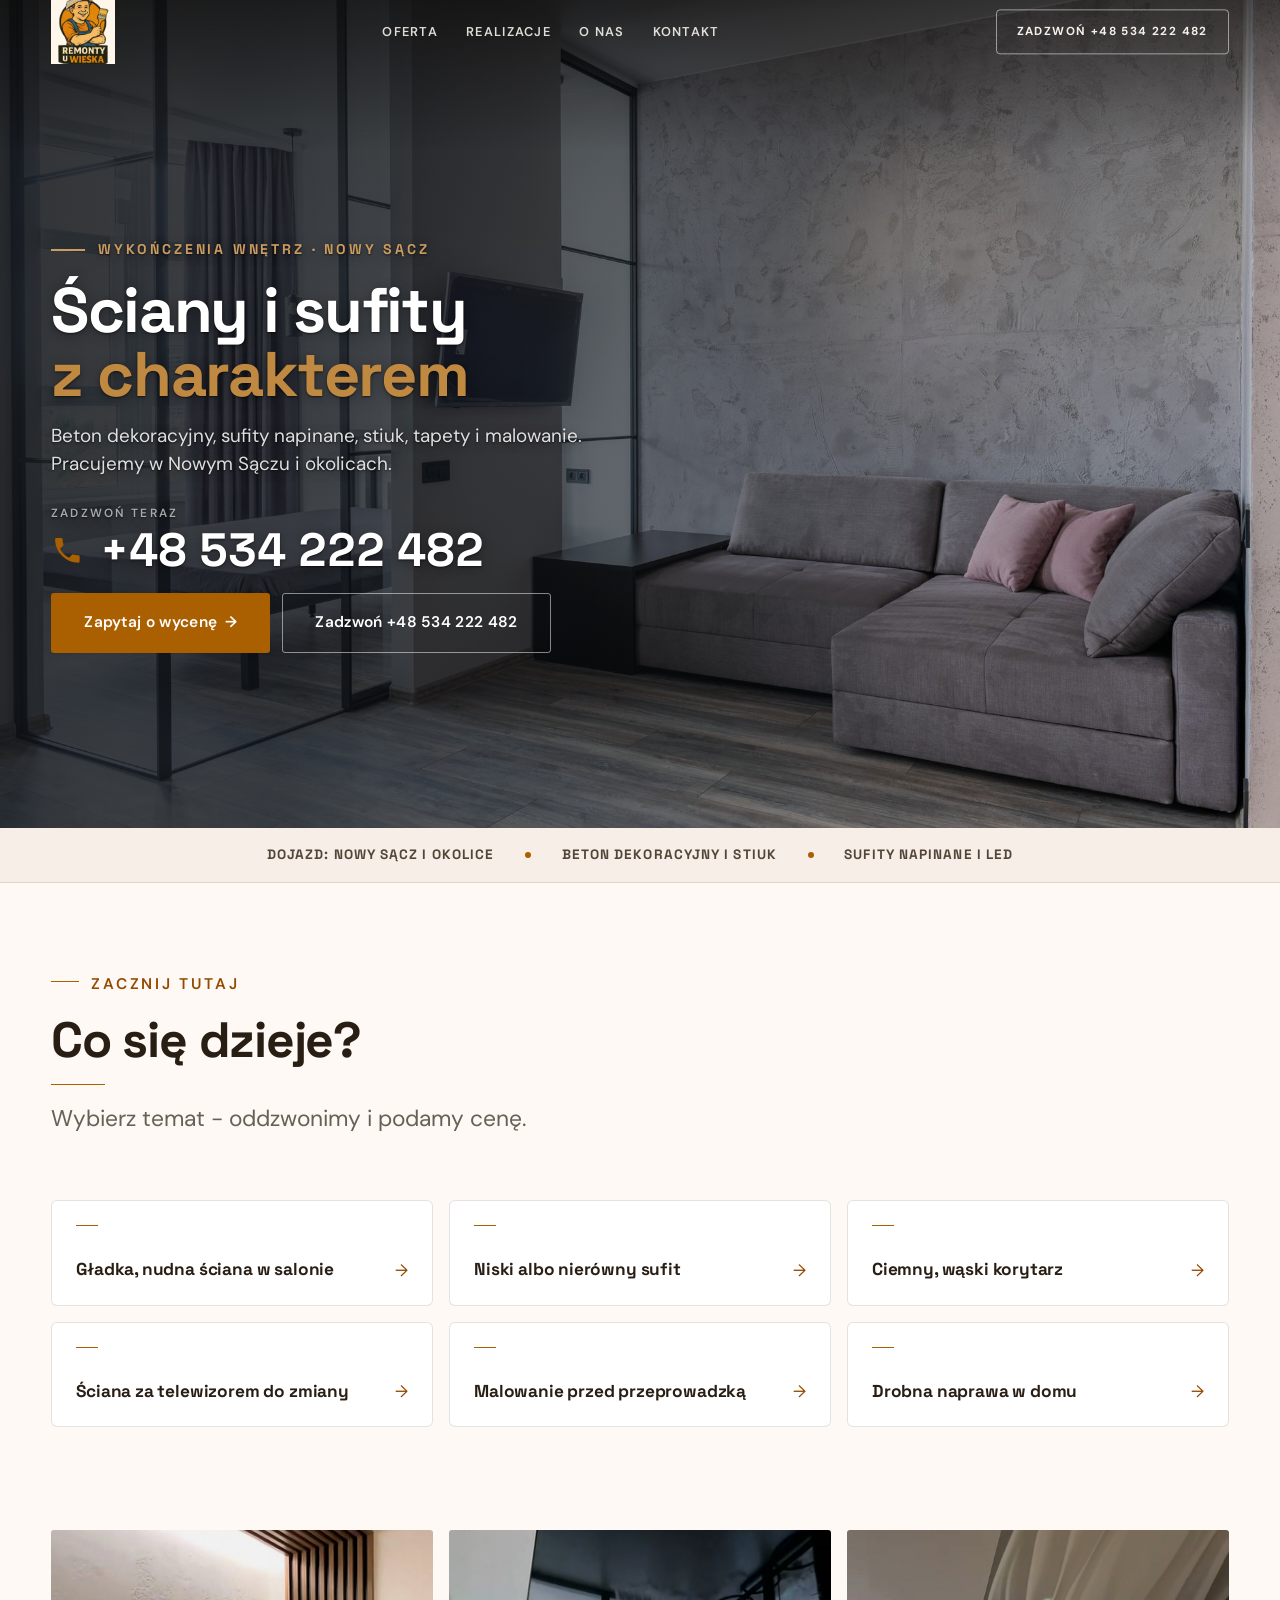
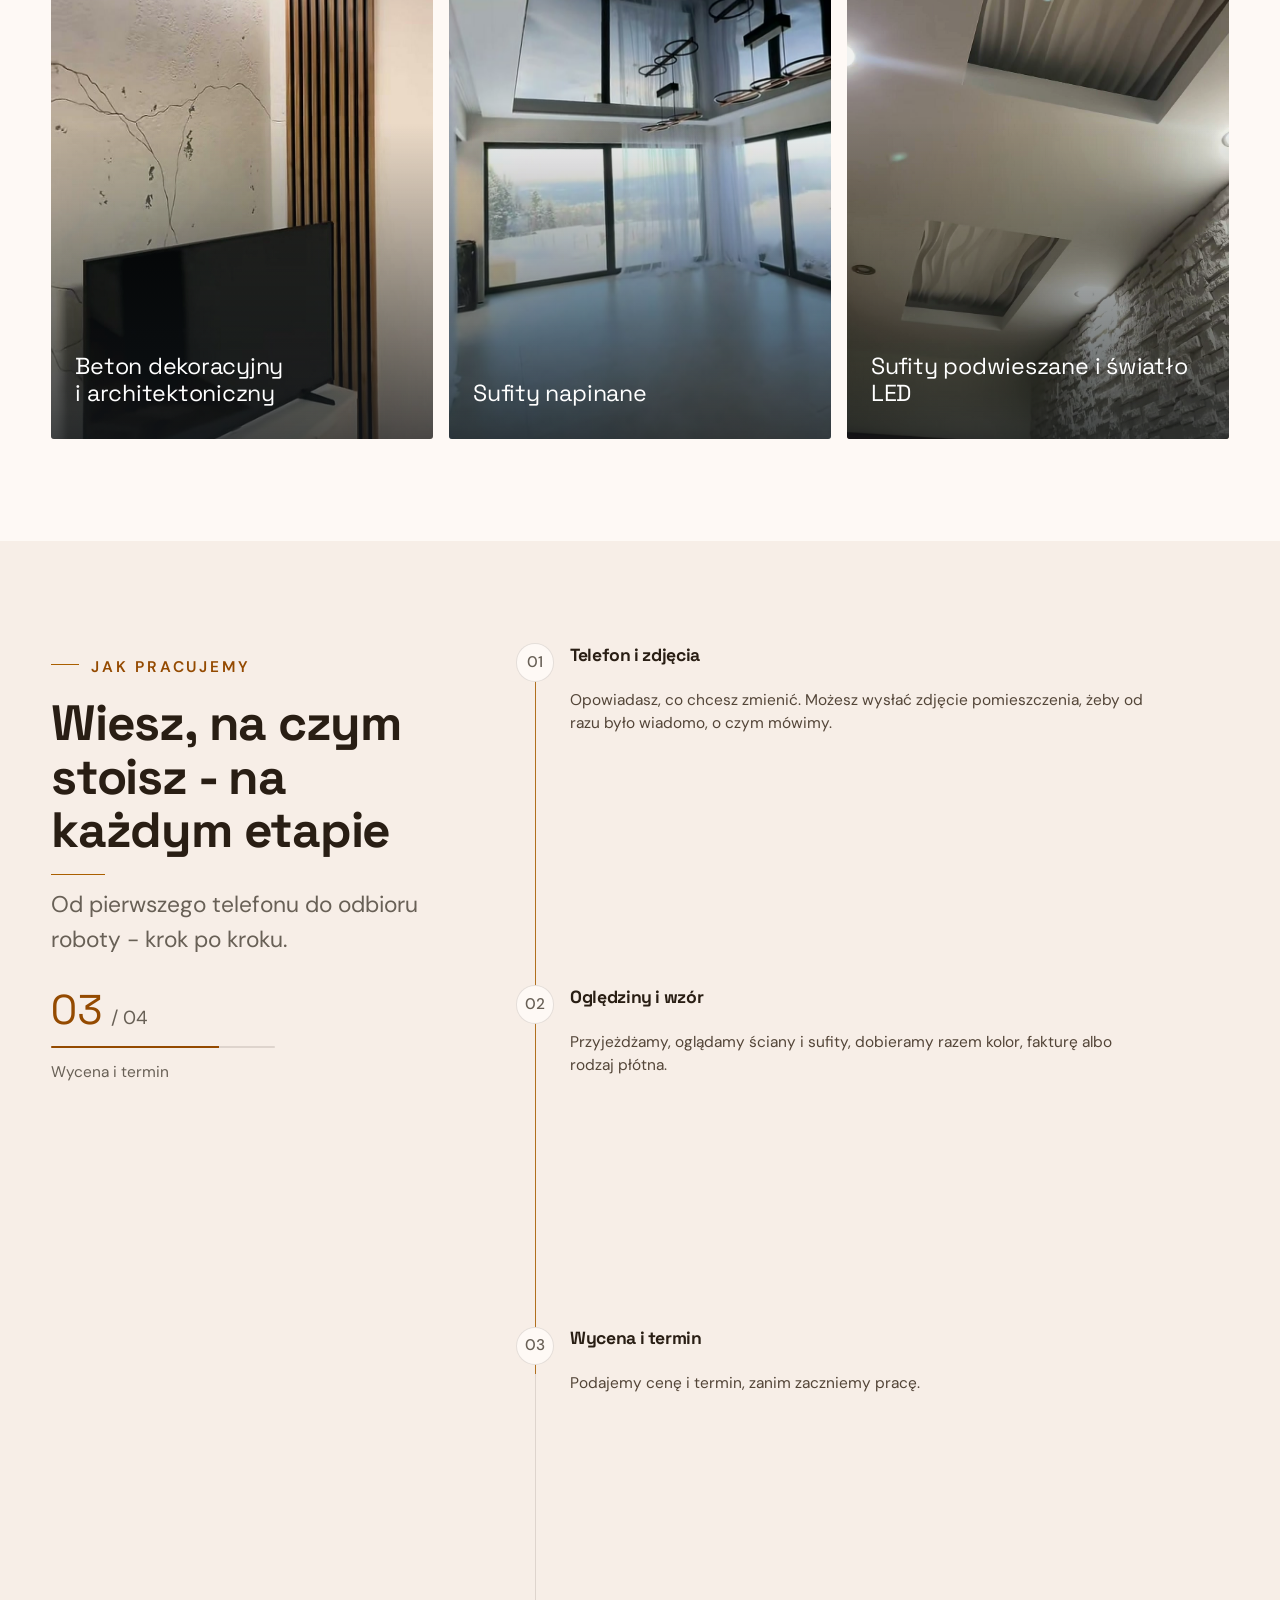
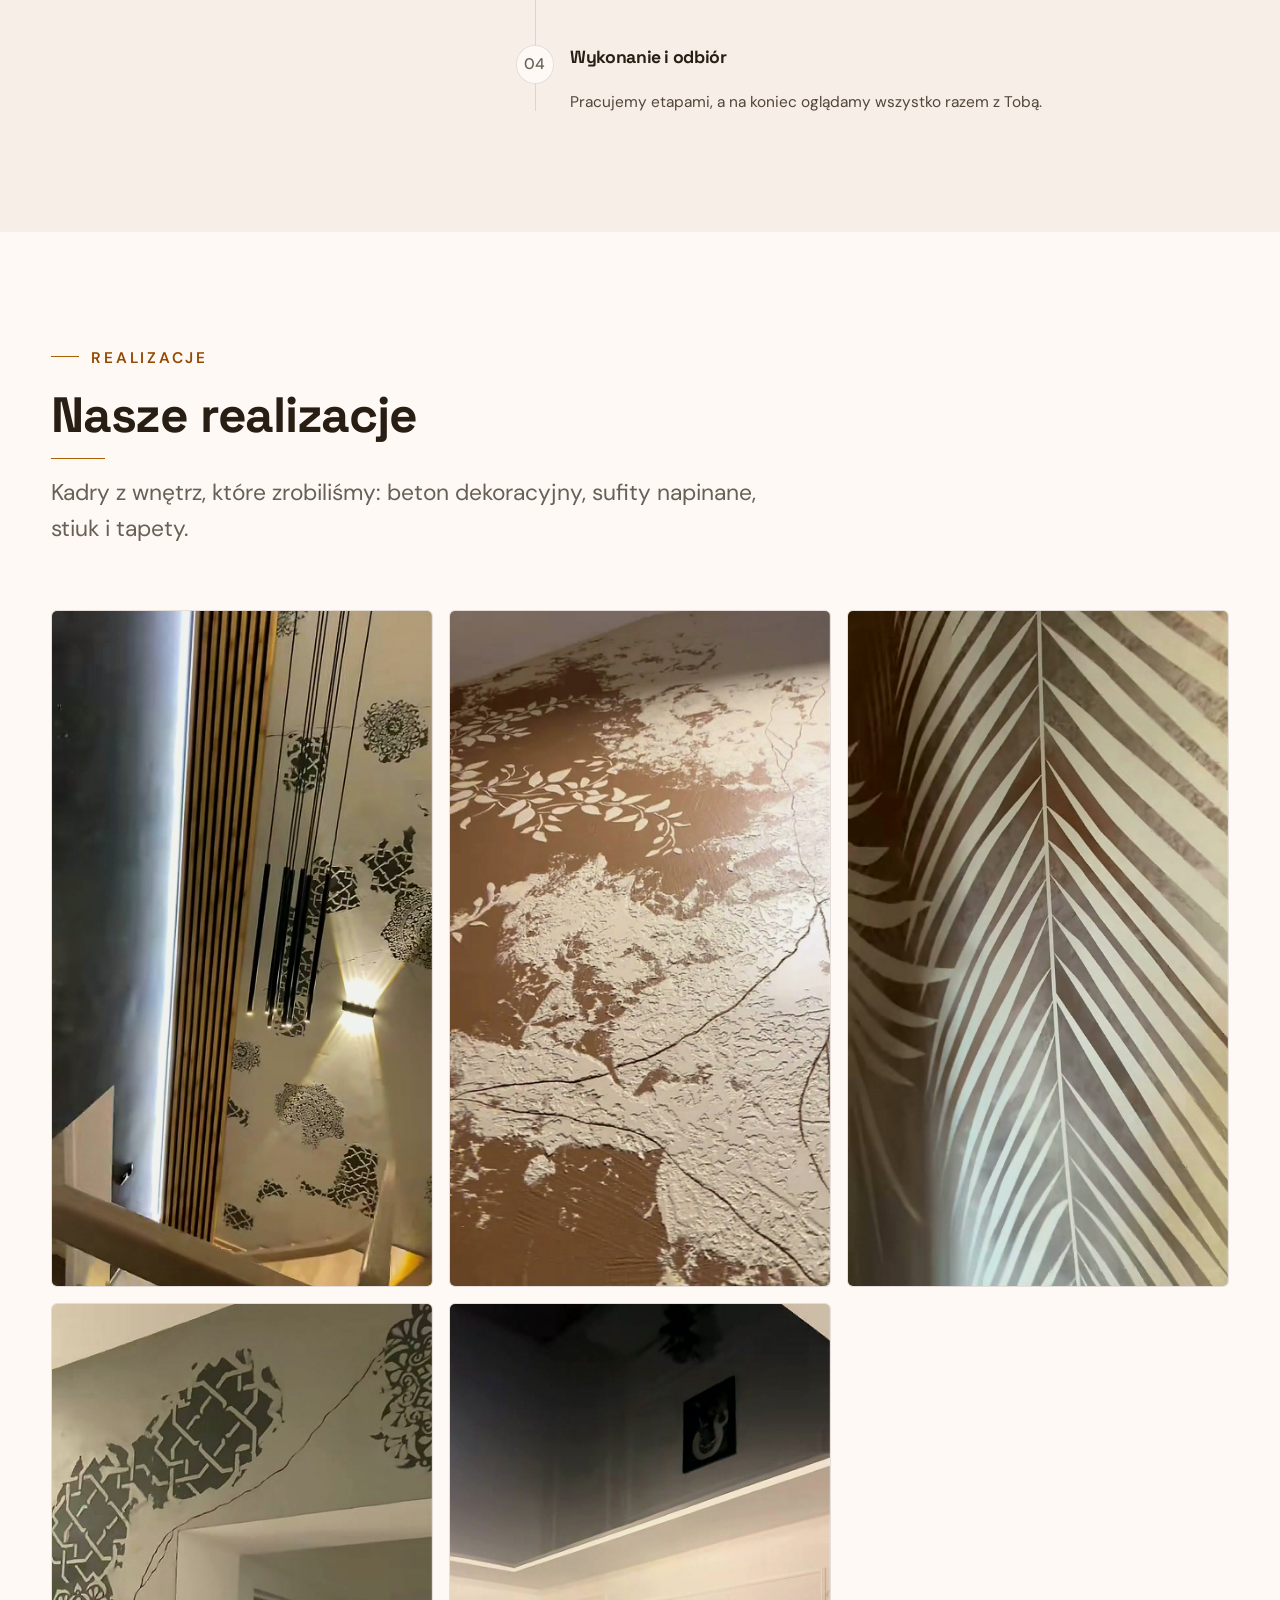
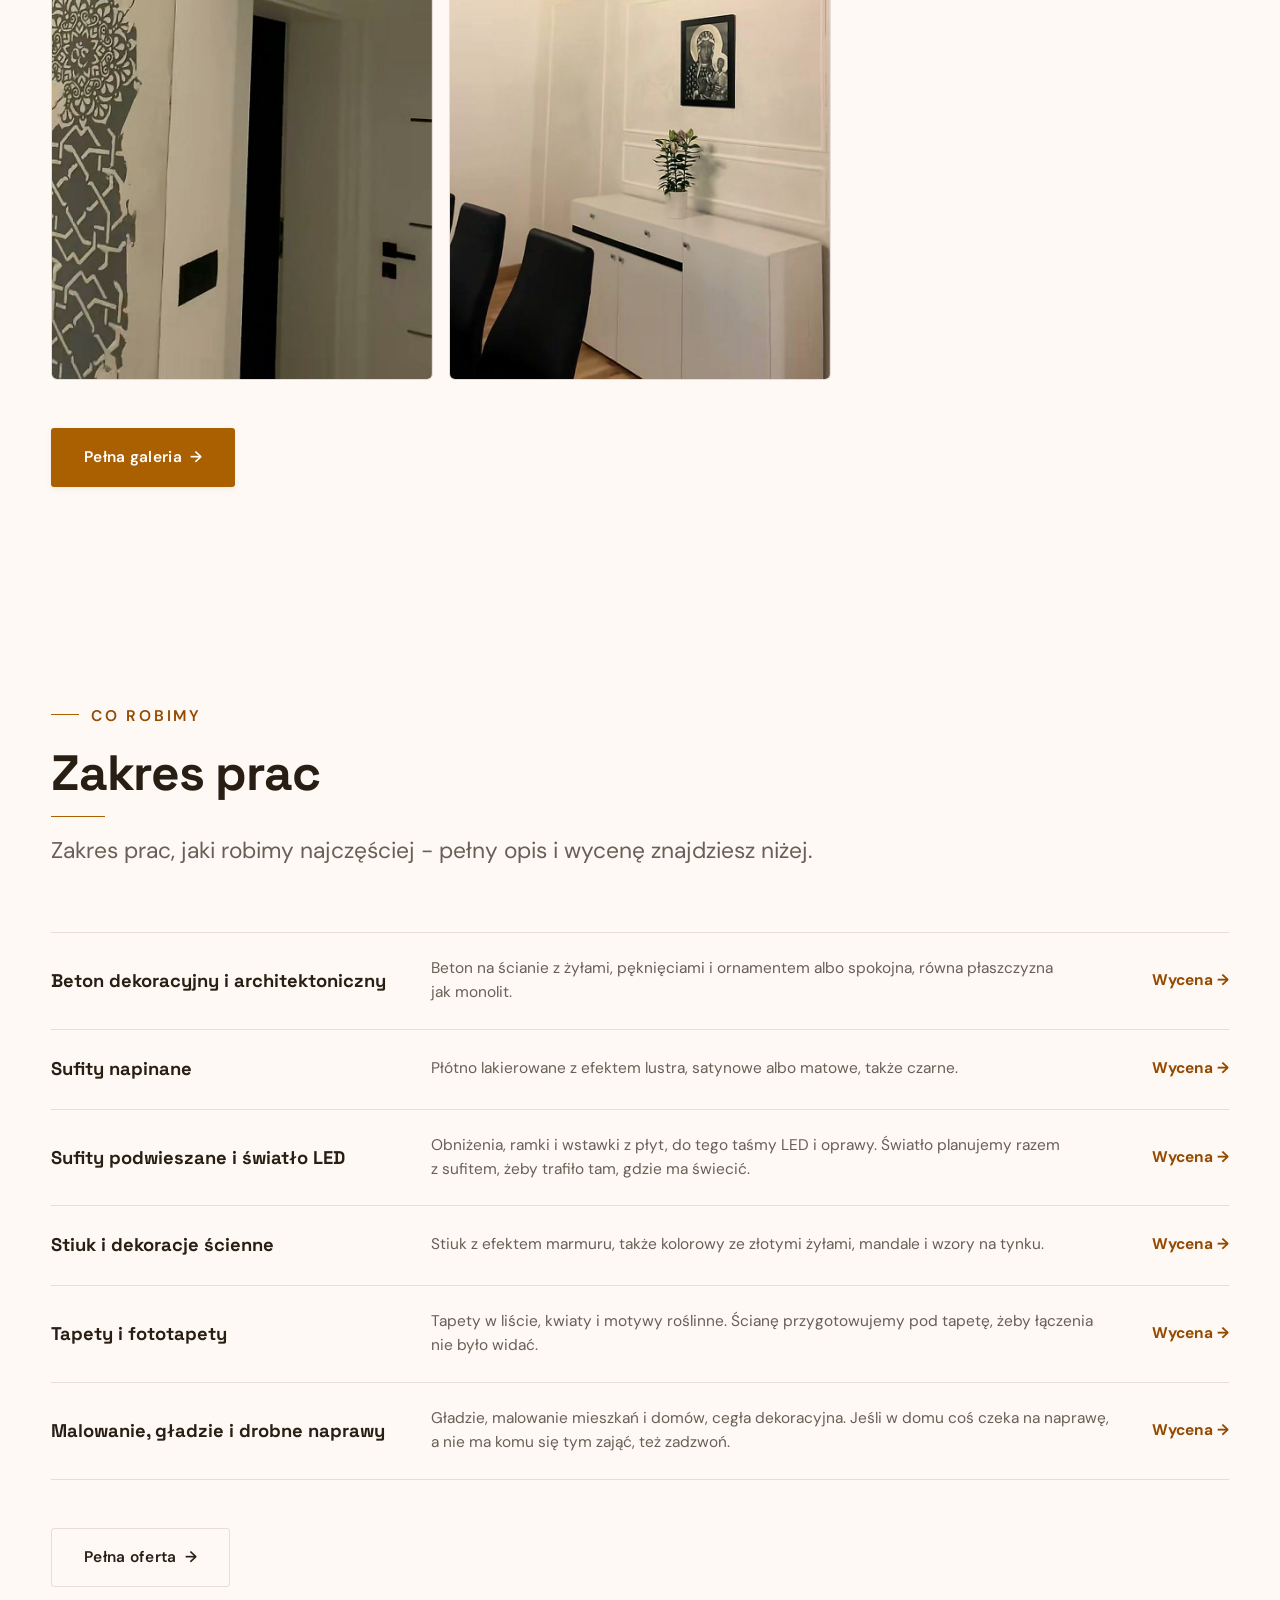
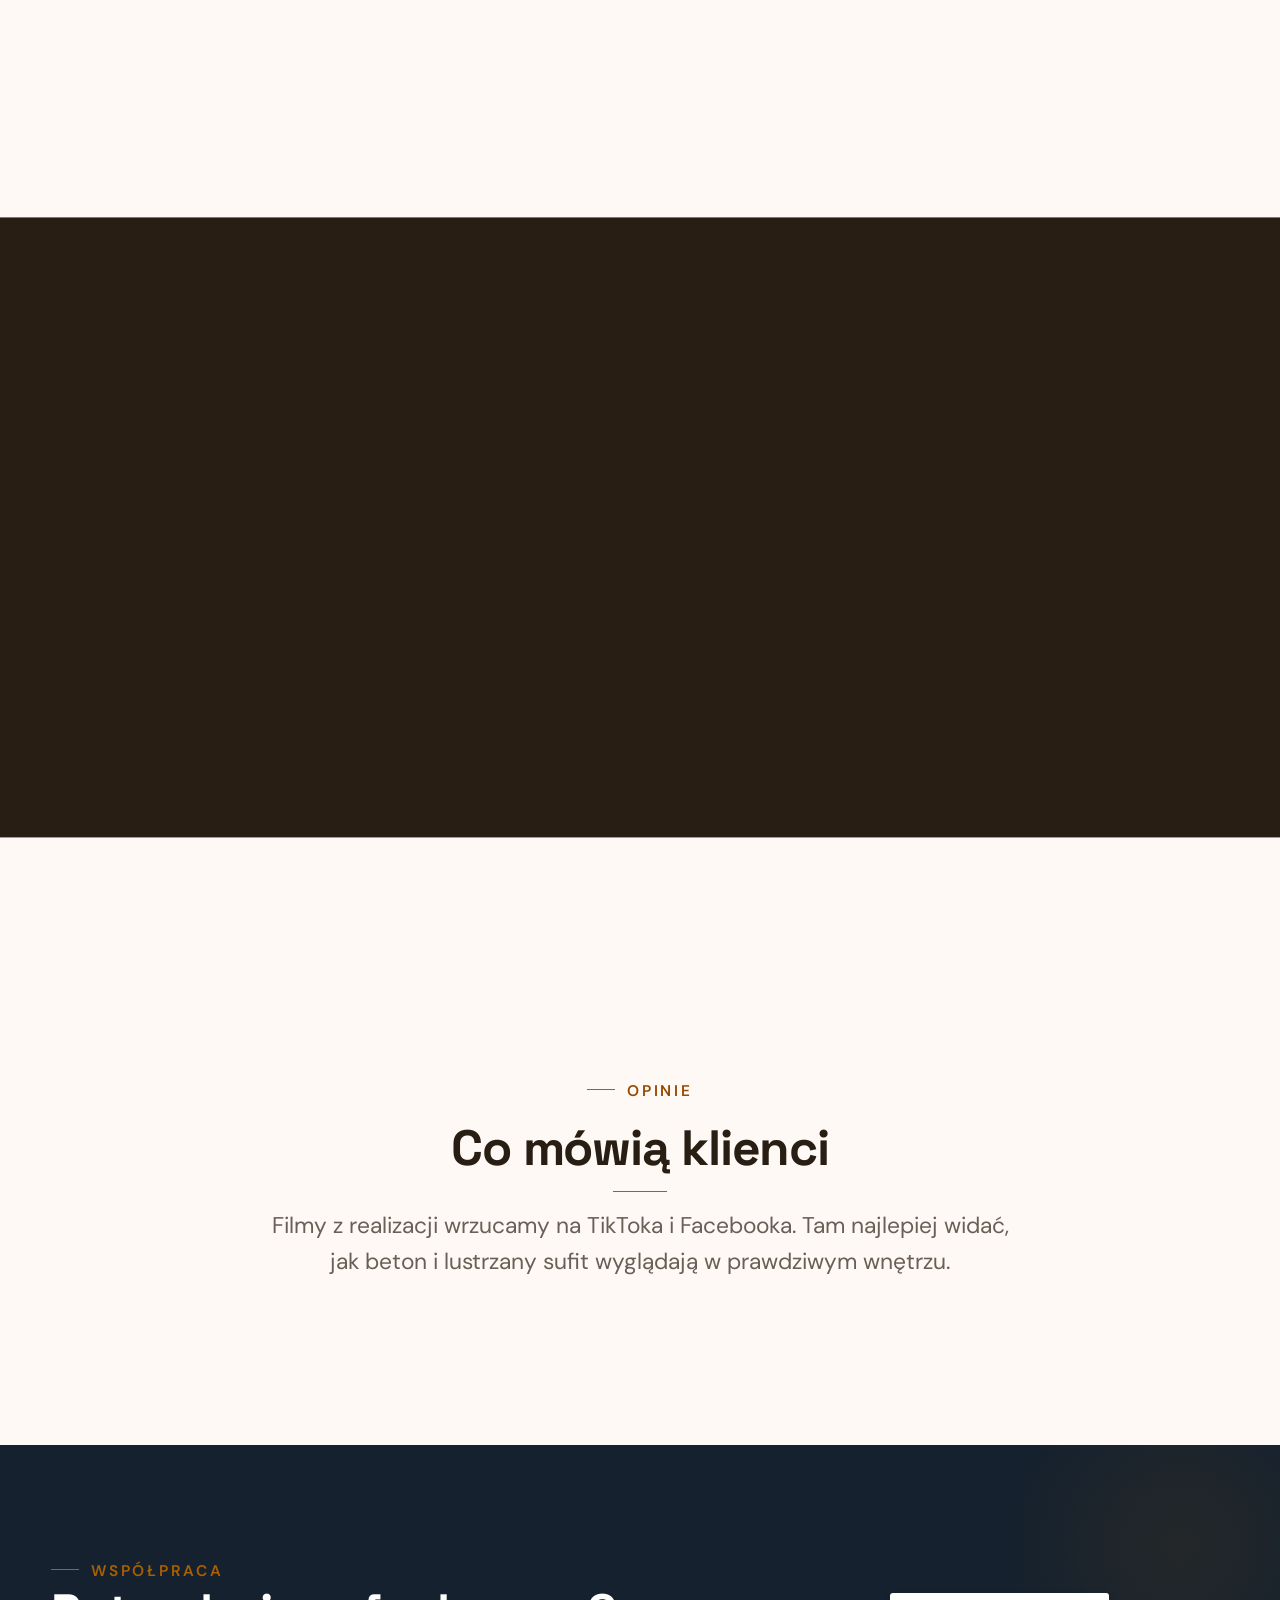
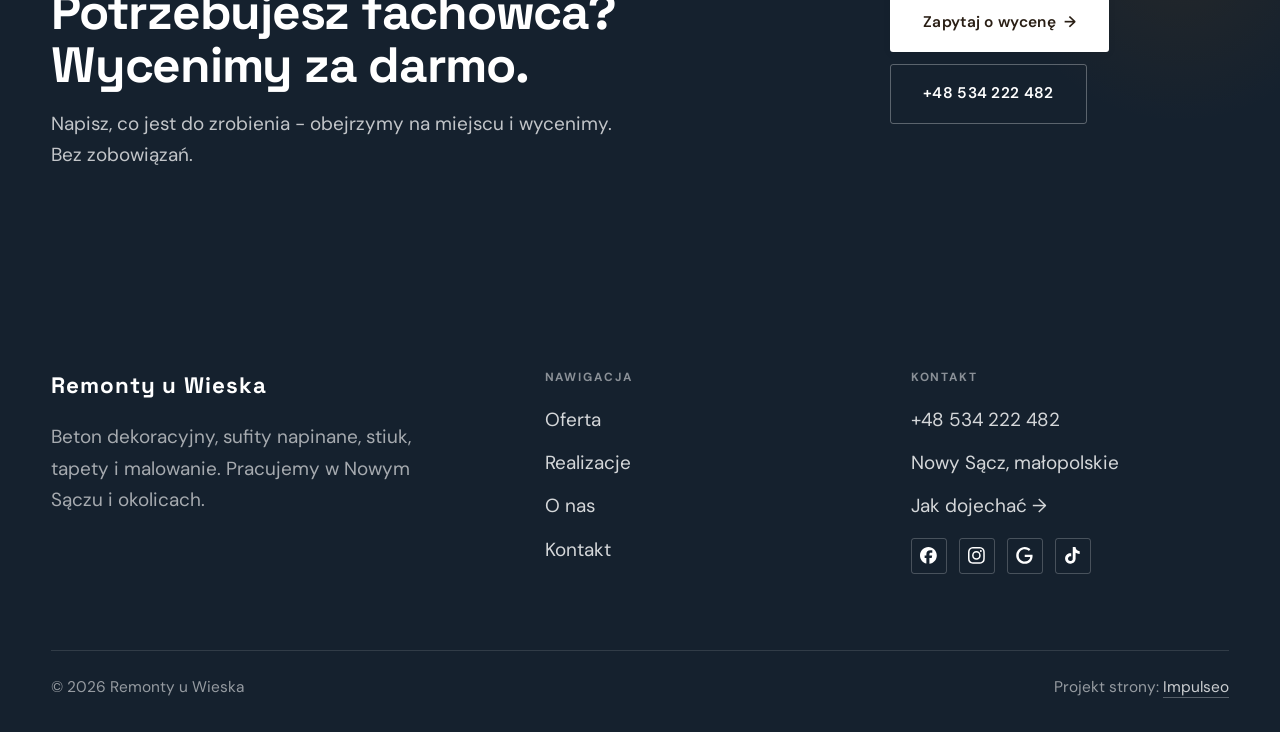
==== index.html @ e0ddbdbe "Strona demo: remonty-u-wieska" ====
<!DOCTYPE html>
<html lang="pl">
<head>
<meta charset="UTF-8">
<meta name="viewport" content="width=device-width, initial-scale=1.0">
<title>Remonty u Wieska - beton dekoracyjny i sufity napinane · Nowy Sącz</title>
<meta name="description" content="Remonty u Wieska - beton dekoracyjny z żyłami i ornamentem, sufity napinane i podwieszane z LED, stiuk, tapety, malowanie i gładzie. Nowy Sącz i okolice. Zadzwoń: +48 534 222 482.">
<link rel="canonical" href="https://kris20032.github.io/remonty-u-wieska/">
<meta name="robots" content="noindex, nofollow">
<meta property="og:type" content="website">
<meta property="og:locale" content="pl_PL">
<meta property="og:site_name" content="Remonty u Wieska">
<meta property="og:title" content="Remonty u Wieska - beton dekoracyjny i sufity napinane · Nowy Sącz">
<meta property="og:description" content="Remonty u Wieska - beton dekoracyjny z żyłami i ornamentem, sufity napinane i podwieszane z LED, stiuk, tapety, malowanie i gładzie. Nowy Sącz i okolice. Zadzwoń: +48 534 222 482.">
<meta property="og:url" content="https://kris20032.github.io/remonty-u-wieska/">
<meta property="og:image" content="https://kris20032.github.io/remonty-u-wieska/img/og.jpg">
<meta property="og:image:width" content="1200">
<meta property="og:image:height" content="630">
<meta name="twitter:card" content="summary_large_image">
<script type="application/ld+json">{"@context": "https://schema.org", "@type": "LocalBusiness", "name": "Remonty u Wieska", "url": "https://kris20032.github.io/remonty-u-wieska/", "telephone": "+48534222482", "image": "https://kris20032.github.io/remonty-u-wieska/img/og.jpg", "areaServed": "Nowy Sącz", "sameAs": ["https://www.facebook.com/remonty.u.wieska/", "https://www.tiktok.com/@wieslaw1211", "https://www.instagram.com/mwieslaw/", "https://www.google.com/maps/place/Remonty+u+Wieska/@49.5841886,20.7217006,1879m/data=!3m1!1e3!4m6!3m5!1s0x473de555f6c39bbd:0xe675460f3e158f18!8m2!3d49.5841613!4d20.7249374!16s%2Fg%2F11ym0t6mdz"]}</script>
<link rel="preconnect" href="https://fonts.googleapis.com">
<link rel="preconnect" href="https://fonts.gstatic.com" crossorigin>
<link href="https://fonts.googleapis.com/css2?family=Space+Grotesk:wght@500;600;700&family=DM+Sans:opsz,wght@9..40,400;9..40,500;9..40,600&display=swap" rel="stylesheet">
<link rel="stylesheet" href="assets/styles.css?v=55ebc963">
</head>
<body>

<header class="nav">
  <div class="wrap nav-inner">
    <a class="brand brand-has-logo" href="index.html"><img class="brand-logo" src="img/logo.jpg" alt="Remonty u Wieska" width="719" height="720" decoding="async"></a>
    <nav class="nav-links">
      <a href="oferta.html">Oferta</a>
      <a href="realizacje.html">Realizacje</a>
      <a href="o-nas.html">O nas</a>
      <a href="kontakt.html">Kontakt</a>
      <a href="tel:+48534222482" class="btn btn-accent">Zadzwoń +48 534 222 482</a>
    </nav>
    <button class="nav-toggle" aria-label="Menu"><span></span><span></span><span></span></button>
  </div>
</header>

<main>
<section class="hero-fach">
  <img class="hf-photo" src="img/hero.jpg" fetchpriority="high" alt="Remonty u Wieska" width="1880" height="1255">
  <div class="hf-panel">
    <div class="hf-inner">
      <span class="hf-kicker">Wykończenia wnętrz · Nowy Sącz</span>
      <h1 class="hf-title">Ściany i sufity <em>z charakterem</em></h1>
      <p class="hf-lead">Beton dekoracyjny, sufity napinane, stiuk, tapety i malowanie. Pracujemy w Nowym Sączu i okolicach.</p>
      <a class="hf-phone" href="tel:+48534222482"><span class="hf-phone-lab">Zadzwoń teraz</span><span class="hf-phone-num"><svg class="ico-tel" width="16" height="16" viewBox="0 0 24 24" fill="none" aria-hidden="true"><path d="M6.6 10.8a15.5 15.5 0 0 0 6.6 6.6l2.2-2.2a1 1 0 0 1 1-.24 11.4 11.4 0 0 0 3.6.58 1 1 0 0 1 1 1V20a1 1 0 0 1-1 1A17 17 0 0 1 3 4a1 1 0 0 1 1-1h3.5a1 1 0 0 1 1 1c0 1.25.2 2.46.58 3.6a1 1 0 0 1-.25 1l-2.23 2.2Z" fill="currentColor"/></svg> +48 534 222 482</span></a>
      <div class="hf-actions">
        <a href="kontakt.html" class="btn btn-accent">Zapytaj o wycenę <span class="arr">→</span></a>
        <a href="tel:+48534222482" class="btn btn-ghost hf-ghost">Zadzwoń +48 534 222 482</a>
      </div>
    </div>
  </div>
</section>
<section class="fach-promise">
  <div class="wrap">
    <ul class="fp-row reveal"><li>Dojazd: Nowy Sącz i okolice</li><li>Beton dekoracyjny i stiuk</li><li>Sufity napinane i LED</li></ul>
  </div>
</section>
<section class="objawy">
  <div class="wrap">
    <div class="head reveal">
      <span class="eyebrow">Zacznij tutaj</span>
      <h2>Co się dzieje?</h2>
      <p>Wybierz temat - oddzwonimy i podamy cenę.</p>
    </div>
    <div class="obj-grid">
      <a class="obj-tile reveal" href="kontakt.html"><span class="ot-row"><span class="ot-name">Gładka, nudna ściana w salonie</span><span class="ot-arr" aria-hidden="true">→</span></span></a>
      <a class="obj-tile reveal" href="kontakt.html"><span class="ot-row"><span class="ot-name">Niski albo nierówny sufit</span><span class="ot-arr" aria-hidden="true">→</span></span></a>
      <a class="obj-tile reveal" href="kontakt.html"><span class="ot-row"><span class="ot-name">Ciemny, wąski korytarz</span><span class="ot-arr" aria-hidden="true">→</span></span></a>
      <a class="obj-tile reveal" href="kontakt.html"><span class="ot-row"><span class="ot-name">Ściana za telewizorem do zmiany</span><span class="ot-arr" aria-hidden="true">→</span></span></a>
      <a class="obj-tile reveal" href="kontakt.html"><span class="ot-row"><span class="ot-name">Malowanie przed przeprowadzką</span><span class="ot-arr" aria-hidden="true">→</span></span></a>
      <a class="obj-tile reveal" href="kontakt.html"><span class="ot-row"><span class="ot-name">Drobna naprawa w domu</span><span class="ot-arr" aria-hidden="true">→</span></span></a>
    </div>
  </div>
</section>
<section class="gateways-band">
  <div class="wrap">
    <div class="gateways">
      <a href="oferta.html" class="gateway reveal"><img src="img/g1.jpg" alt="Beton dekoracyjny i architektoniczny" loading="lazy" width="864" height="1536" decoding="async"><span class="g-ttl">Beton dekoracyjny i architektoniczny</span></a>
      <a href="oferta.html" class="gateway reveal"><img src="img/g4.jpg" alt="Sufity napinane" loading="lazy" width="798" height="1482" decoding="async"><span class="g-ttl">Sufity napinane</span></a>
      <a href="oferta.html" class="gateway reveal"><img src="img/g3.jpg" alt="Sufity podwieszane i światło LED" loading="lazy" width="1080" height="1920" decoding="async"><span class="g-ttl">Sufity podwieszane i światło LED</span></a>
    </div>
  </div>
</section>
<section class="proces proces-os fachowcy">
  <div class="wrap proc-grid">
    <div class="proc-side">
      <div class="head reveal">
        <span class="eyebrow">Jak pracujemy</span>
        <h2>Wiesz, na czym stoisz - na każdym etapie</h2>
        <p>Od pierwszego telefonu do odbioru roboty - krok po kroku.</p>
      </div>
      <div class="proc-count" aria-hidden="true"><span class="pc-cur">01</span><span class="pc-all">/ 04</span></div>
      <div class="proc-bar" aria-hidden="true"><i></i></div>
      <p class="proc-now" aria-hidden="true">Telefon i zdjęcia</p>
    </div>
    <ol class="proces-line">
      <li class="reveal"><span class="pno">01</span><h3>Telefon i zdjęcia</h3><p>Opowiadasz, co chcesz zmienić. Możesz wysłać zdjęcie pomieszczenia, żeby od razu było wiadomo, o czym mówimy.</p></li>
      <li class="reveal"><span class="pno">02</span><h3>Oględziny i wzór</h3><p>Przyjeżdżamy, oglądamy ściany i sufity, dobieramy razem kolor, fakturę albo rodzaj płótna.</p></li>
      <li class="reveal"><span class="pno">03</span><h3>Wycena i termin</h3><p>Podajemy cenę i termin, zanim zaczniemy pracę.</p></li>
      <li class="reveal"><span class="pno">04</span><h3>Wykonanie i odbiór</h3><p>Pracujemy etapami, a na koniec oglądamy wszystko razem z Tobą.</p></li>
    </ol>
  </div>
</section>
<section>
  <div class="wrap">
    <div class="head reveal">
      <span class="eyebrow">Realizacje</span>
      <h2>Nasze realizacje</h2>
      <p>Kadry z wnętrz, które zrobiliśmy: beton dekoracyjny, sufity napinane, stiuk i tapety.</p>
    </div>
    <div class="gallery-masonry">
      <figure class="m-tile reveal"><img src="img/g2.jpg" alt="Remonty u Wieska" loading="lazy" width="864" height="1536" decoding="async"></figure>
      <figure class="m-tile reveal"><img src="img/g5.jpg" alt="Remonty u Wieska" loading="lazy" width="864" height="1536" decoding="async"></figure>
      <figure class="m-tile reveal"><img src="img/g6.jpg" alt="Remonty u Wieska" loading="lazy" width="864" height="1536" decoding="async"></figure>
      <figure class="m-tile reveal"><img src="img/g7.jpg" alt="Remonty u Wieska" loading="lazy" width="864" height="1536" decoding="async"></figure>
      <figure class="m-tile reveal"><img src="img/g8.jpg" alt="Remonty u Wieska" loading="lazy" width="1080" height="1920" decoding="async"></figure>
    </div>
    <div style="margin-top:var(--space-7)" class="reveal"><a href="realizacje.html" class="btn btn-accent">Pełna galeria <span class="arr">→</span></a></div>
  </div>
</section>
<section class="fach-uslugi">
  <div class="wrap">
    <div class="head reveal">
      <span class="eyebrow">Co robimy</span>
      <h2>Zakres prac</h2>
      <p>Zakres prac, jaki robimy najczęściej - pełny opis i wycenę znajdziesz niżej.</p>
    </div>
    <ul class="fu-list">
      <li class="fu-row reveal"><div class="fu-name">Beton dekoracyjny i architektoniczny</div><div class="fu-desc">Beton na ścianie z żyłami, pęknięciami i ornamentem albo spokojna, równa płaszczyzna jak monolit.</div><a class="fu-cta" href="kontakt.html">Wycena <span class="arr">→</span></a></li>
      <li class="fu-row reveal"><div class="fu-name">Sufity napinane</div><div class="fu-desc">Płótno lakierowane z efektem lustra, satynowe albo matowe, także czarne.</div><a class="fu-cta" href="kontakt.html">Wycena <span class="arr">→</span></a></li>
      <li class="fu-row reveal"><div class="fu-name">Sufity podwieszane i światło LED</div><div class="fu-desc">Obniżenia, ramki i wstawki z płyt, do tego taśmy LED i oprawy. Światło planujemy razem z sufitem, żeby trafiło tam, gdzie ma świecić.</div><a class="fu-cta" href="kontakt.html">Wycena <span class="arr">→</span></a></li>
      <li class="fu-row reveal"><div class="fu-name">Stiuk i dekoracje ścienne</div><div class="fu-desc">Stiuk z efektem marmuru, także kolorowy ze złotymi żyłami, mandale i wzory na tynku.</div><a class="fu-cta" href="kontakt.html">Wycena <span class="arr">→</span></a></li>
      <li class="fu-row reveal"><div class="fu-name">Tapety i fototapety</div><div class="fu-desc">Tapety w liście, kwiaty i motywy roślinne. Ścianę przygotowujemy pod tapetę, żeby łączenia nie było widać.</div><a class="fu-cta" href="kontakt.html">Wycena <span class="arr">→</span></a></li>
      <li class="fu-row reveal"><div class="fu-name">Malowanie, gładzie i drobne naprawy</div><div class="fu-desc">Gładzie, malowanie mieszkań i domów, cegła dekoracyjna. Jeśli w domu coś czeka na naprawę, a nie ma komu się tym zająć, też zadzwoń.</div><a class="fu-cta" href="kontakt.html">Wycena <span class="arr">→</span></a></li>
    </ul>
    <div style="margin-top:var(--space-7)" class="reveal"><a href="oferta.html" class="btn btn-ghost">Pełna oferta <span class="arr">→</span></a></div>
  </div>
</section>
<section class="stopklatka" aria-hidden="true">
  <div class="stk-bg" style="background-image:url(img/about.jpg)"></div>
</section>
<section class="opinie op-fallback">
  <div class="wrap">
    <div class="head center reveal">
      <span class="eyebrow">Opinie</span>
      <h2>Co mówią klienci</h2>
      <p>Filmy z realizacji wrzucamy na TikToka i Facebooka. Tam najlepiej widać, jak beton i lustrzany sufit wyglądają w prawdziwym wnętrzu.</p>
    </div>
  </div>
</section>
<section class="cta">
  <div class="wrap">
    <div class="reveal">
      <span class="eyebrow">Współpraca</span>
      <h2>Potrzebujesz fachowca? Wycenimy za darmo.</h2>
      <p>Napisz, co jest do zrobienia - obejrzymy na miejscu i wycenimy. Bez zobowiązań.</p>
    </div>
    <div class="cta-actions reveal">
      <a href="kontakt.html" class="btn btn-light">Zapytaj o wycenę <span class="arr">→</span></a>
      <a href="tel:+48534222482" class="btn btn-ghost btn-ghost-cta">+48 534 222 482</a>
    </div>
  </div>
</section>
</main>

<footer>
  <div class="wrap">
    <div class="foot-grid">
      <div class="foot-brand">
        <div class="name">Remonty u Wieska</div>
        <p>Beton dekoracyjny, sufity napinane, stiuk, tapety i malowanie. Pracujemy w Nowym Sączu i okolicach.</p>
      </div>
      <div class="foot-col">
        <h4>Nawigacja</h4>
        <a href="oferta.html">Oferta</a>
        <a href="realizacje.html">Realizacje</a>
        <a href="o-nas.html">O nas</a>
        <a href="kontakt.html">Kontakt</a>
      </div>
      <div class="foot-col">
        <h4>Kontakt</h4>
        <a href="tel:+48534222482">+48 534 222 482</a>
        <p>Nowy Sącz, małopolskie</p>
        <a href="https://www.google.com/maps/place/Remonty+u+Wieska/@49.5841886,20.7217006,1879m/data=!3m1!1e3!4m6!3m5!1s0x473de555f6c39bbd:0xe675460f3e158f18!8m2!3d49.5841613!4d20.7249374!16s%2Fg%2F11ym0t6mdz" target="_blank" rel="noopener">Jak dojechać →</a>
      <div class="foot-soc">
        <a class="soc" href="https://www.facebook.com/remonty.u.wieska/" target="_blank" rel="noopener" aria-label="Facebook - Remonty u Wieska"><svg viewBox="0 0 24 24" aria-hidden="true" focusable="false"><path d="M9.101 23.691v-7.98H6.627v-3.667h2.474v-1.58c0-4.085 1.848-5.978 5.858-5.978.401 0 .955.042 1.468.103a8.68 8.68 0 0 1 1.141.195v3.325a8.623 8.623 0 0 0-.653-.036 26.805 26.805 0 0 0-.733-.009c-.707 0-1.259.096-1.675.309a1.686 1.686 0 0 0-.679.622c-.258.42-.374.995-.374 1.752v1.297h3.919l-.386 2.103-.287 1.564h-3.246v8.245C19.396 23.238 24 18.179 24 12.044c0-6.627-5.373-12-12-12s-12 5.373-12 12c0 5.628 3.874 10.35 9.101 11.647Z" fill="currentColor"/></svg></a>
        <a class="soc" href="https://www.instagram.com/mwieslaw/" target="_blank" rel="noopener" aria-label="Instagram - Remonty u Wieska"><svg viewBox="0 0 24 24" aria-hidden="true" focusable="false"><path d="M7.0301.084c-1.2768.0602-2.1487.264-2.911.5634-.7888.3075-1.4575.72-2.1228 1.3877-.6652.6677-1.075 1.3368-1.3802 2.127-.2954.7638-.4956 1.6365-.552 2.914-.0564 1.2775-.0689 1.6882-.0626 4.947.0062 3.2586.0206 3.6671.0825 4.9473.061 1.2765.264 2.1482.5635 2.9107.308.7889.72 1.4573 1.388 2.1228.6679.6655 1.3365 1.0743 2.1285 1.38.7632.295 1.6361.4961 2.9134.552 1.2773.056 1.6884.069 4.9462.0627 3.2578-.0062 3.668-.0207 4.9478-.0814 1.28-.0607 2.147-.2652 2.9098-.5633.7889-.3086 1.4578-.72 2.1228-1.3881.665-.6682 1.0745-1.3378 1.3795-2.1284.2957-.7632.4966-1.636.552-2.9124.056-1.2809.0692-1.6898.063-4.948-.0063-3.2583-.021-3.6668-.0817-4.9465-.0607-1.2797-.264-2.1487-.5633-2.9117-.3084-.7889-.72-1.4568-1.3876-2.1228C21.2982 1.33 20.628.9208 19.8378.6165 19.074.321 18.2017.1197 16.9244.0645 15.6471.0093 15.236-.005 11.977.0014 8.718.0076 8.31.0215 7.0301.0839m.1402 21.6932c-1.17-.0509-1.8053-.2453-2.2287-.408-.5606-.216-.96-.4771-1.3819-.895-.422-.4178-.6811-.8186-.9-1.378-.1644-.4234-.3624-1.058-.4171-2.228-.0595-1.2645-.072-1.6442-.079-4.848-.007-3.2037.0053-3.583.0607-4.848.05-1.169.2456-1.805.408-2.2282.216-.5613.4762-.96.895-1.3816.4188-.4217.8184-.6814 1.3783-.9003.423-.1651 1.0575-.3614 2.227-.4171 1.2655-.06 1.6447-.072 4.848-.079 3.2033-.007 3.5835.005 4.8495.0608 1.169.0508 1.8053.2445 2.228.408.5608.216.96.4754 1.3816.895.4217.4194.6816.8176.9005 1.3787.1653.4217.3617 1.056.4169 2.2263.0602 1.2655.0739 1.645.0796 4.848.0058 3.203-.0055 3.5834-.061 4.848-.051 1.17-.245 1.8055-.408 2.2294-.216.5604-.4763.96-.8954 1.3814-.419.4215-.8181.6811-1.3783.9-.4224.1649-1.0577.3617-2.2262.4174-1.2656.0595-1.6448.072-4.8493.079-3.2045.007-3.5825-.006-4.848-.0608M16.953 5.5864A1.44 1.44 0 1 0 18.39 4.144a1.44 1.44 0 0 0-1.437 1.4424M5.8385 12.012c.0067 3.4032 2.7706 6.1557 6.173 6.1493 3.4026-.0065 6.157-2.7701 6.1506-6.1733-.0065-3.4032-2.771-6.1565-6.174-6.1498-3.403.0067-6.156 2.771-6.1496 6.1738M8 12.0077a4 4 0 1 1 4.008 3.9921A3.9996 3.9996 0 0 1 8 12.0077" fill="currentColor"/></svg></a>
        <a class="soc" href="https://www.google.com/maps/place/Remonty+u+Wieska/@49.5841886,20.7217006,1879m/data=!3m1!1e3!4m6!3m5!1s0x473de555f6c39bbd:0xe675460f3e158f18!8m2!3d49.5841613!4d20.7249374!16s%2Fg%2F11ym0t6mdz" target="_blank" rel="noopener" aria-label="Google - Remonty u Wieska"><svg viewBox="0 0 24 24" aria-hidden="true" focusable="false"><path d="M12.48 10.92v3.28h7.84c-.24 1.84-.853 3.187-1.787 4.133-1.147 1.147-2.933 2.4-6.053 2.4-4.827 0-8.6-3.893-8.6-8.72s3.773-8.72 8.6-8.72c2.6 0 4.507 1.027 5.907 2.347l2.307-2.307C18.747 1.44 16.133 0 12.48 0 5.867 0 .307 5.387.307 12s5.56 12 12.173 12c3.573 0 6.267-1.173 8.373-3.36 2.16-2.16 2.84-5.213 2.84-7.667 0-.76-.053-1.467-.173-2.053H12.48z" fill="currentColor"/></svg></a>
        <a class="soc" href="https://www.tiktok.com/@wieslaw1211" target="_blank" rel="noopener" aria-label="TikTok - Remonty u Wieska"><svg viewBox="0 0 24 24" aria-hidden="true" focusable="false"><path d="M12.525.02c1.31-.02 2.61-.01 3.91-.02.08 1.53.63 3.09 1.75 4.17 1.12 1.11 2.7 1.62 4.24 1.79v4.03c-1.44-.05-2.89-.35-4.2-.97-.57-.26-1.1-.59-1.62-.93-.01 2.92.01 5.84-.02 8.75-.08 1.4-.54 2.79-1.35 3.94-1.31 1.92-3.58 3.17-5.91 3.21-1.43.08-2.86-.31-4.08-1.03-2.02-1.19-3.44-3.37-3.65-5.71-.02-.5-.03-1-.01-1.49.18-1.9 1.12-3.72 2.58-4.96 1.66-1.44 3.98-2.13 6.15-1.72.02 1.48-.04 2.96-.04 4.44-.99-.32-2.15-.23-3.02.37-.63.41-1.11 1.04-1.36 1.75-.21.51-.15 1.07-.14 1.61.24 1.64 1.82 3.02 3.5 2.87 1.12-.01 2.19-.66 2.77-1.61.19-.33.4-.67.41-1.06.1-1.79.06-3.57.07-5.36.01-4.03-.01-8.05.02-12.07z" fill="currentColor"/></svg></a>
      </div>
      </div>
    </div>
    <div class="foot-bot">
      <span>© 2026 Remonty u Wieska</span>
      <span>Projekt strony: <a class="foot-credit" href="https://impulseo.pl" target="_blank" rel="noopener">Impulseo</a></span>
    </div>
  </div>
</footer>
<div class="sticky-call"><a class="sc-call" href="tel:+48534222482"><svg class="ico-tel" width="16" height="16" viewBox="0 0 24 24" fill="none" aria-hidden="true"><path d="M6.6 10.8a15.5 15.5 0 0 0 6.6 6.6l2.2-2.2a1 1 0 0 1 1-.24 11.4 11.4 0 0 0 3.6.58 1 1 0 0 1 1 1V20a1 1 0 0 1-1 1A17 17 0 0 1 3 4a1 1 0 0 1 1-1h3.5a1 1 0 0 1 1 1c0 1.25.2 2.46.58 3.6a1 1 0 0 1-.25 1l-2.23 2.2Z" fill="currentColor"/></svg> Zadzwoń</a><a class="sc-quote" href="kontakt.html">Zapytaj o wycenę</a></div>
<div class="demo-wazne" data-do="2026-10-22" data-cykl="3" hidden><svg class="dw-ico" width="13" height="13" viewBox="0 0 24 24" fill="none" aria-hidden="true"><circle cx="12" cy="12" r="8.6" stroke="currentColor" stroke-width="1.8"/><path d="M12 7.2V12l3.3 2" stroke="currentColor" stroke-width="1.8" stroke-linecap="round"/></svg><span class="dw-txt"></span></div>

<script src="assets/main.js"></script>
</body>
</html>
---- assets/styles.css ----
/* ============================================================
   STOLBASZ — premium, architektoniczny B2B fit-out
   Jasna paleta, zero brązu. System wg premium-web-craft.
   Projekt strony: Impulseo (impulseo.pl)
   ============================================================ */

:root{
  /* PALETA — jasna, architektoniczna, chłodna */
  --paper:#F4F6F8;          /* główne tło */
  --paper-2:#E7EBEF;        /* sekcje alternatywne (chłodny jasny szary) */
  --paper-3:#E7EBEF;        /* delikatne wypełnienia */
  --ink:#15212E;            /* tekst główny — chłodny grafit */
  --ink-soft:#243443;       /* nagłówki drugorzędne */
  --muted:#6B7785;          /* tekst poboczny */
  --line:rgba(21,33,46,.12);/* hairline */
  --accent:#E8A317;         /* stonowany petrol-slate — jedyny akcent */
  --accent-d:#C9870C;
  --accent-soft:rgba(232,163,23,.10);
  --dark:#15212E;           /* sekcje ciemne (stopka/CTA) */

  /* HOVER ZDJĘĆ — JEDEN standard dla całego silnika (decyzja K. 04.08.2026, artefakt z wariantami).
     AKTUALNE (K.+Szymon 09.08.2026, wybór z artefaktu 6 wariantów): zoom 1.05 przy 1.4s -
     przy tak długim czasie mocniejszy kadr NIE skacze, tylko „oddycha". Poprzedni standard
     (1.02 / .55s z 04.08) odbierany jako dynamiczny i szybki.
     Spoczynek lekko przygaszony, ale TYLKO tam, gdzie jest mysz (@media hover:hover) —
     na telefonie zdjęcia zostają w pełnej jasności. */
  --img-zoom:1.05;                   /* K.+Szymon 09.08: wariant F z artefaktu porównawczego */
  --img-rest:brightness(.95) saturate(.99);
  --img-hot:brightness(1.06) saturate(1.05);
  --img-dur:1.4s;                    /* K.+Szymon 09.08 (wariant F): powoli = elegancko */
  --img-ease:cubic-bezier(.16,.84,.44,1);  /* miękki ogon, efekt „oddychania" */

  /* ODSTĘPY — skala 4/8 */
  --space-1:4px; --space-2:8px; --space-3:12px; --space-4:16px; --space-5:24px;
  --space-6:32px; --space-7:48px; --space-8:64px; --space-9:96px; --space-10:128px;

  /* TYPOGRAFIA — fluid clamp() (skala podbita 16.07.2026: większe, czytelniejsze litery — uwaga Adama) */
  --text-sm:clamp(.9rem,.87rem + .12vw,1rem);
  --text-base:clamp(1.08rem,1.04rem + .18vw,1.2rem);
  --text-lg:clamp(1.24rem,1.15rem + .34vw,1.44rem);
  --text-h3:clamp(1.34rem,1.22rem + .55vw,1.66rem);
  --text-h2:clamp(2.1rem,1.66rem + 2.1vw,3.1rem);
  --text-h1:clamp(2.9rem,2.1rem + 4vw,5.1rem);

  /* PROMIENIE — architektoniczne, raczej ostre */
  --r-sm:3px; --r-md:6px; --r-lg:10px;

  /* RUCH */
  --ease:cubic-bezier(.25,.46,.45,.94); --dur:.24s;

  /* CIENIE — miękkie, warstwowe */
  --sh-sm:0 1px 2px rgba(16,24,32,.04), 0 2px 8px rgba(16,24,32,.05);
  --sh-md:0 2px 6px rgba(16,24,32,.05), 0 12px 28px -8px rgba(16,24,32,.12);
  --sh-lg:0 6px 14px rgba(16,24,32,.07), 0 26px 56px -18px rgba(16,24,32,.22);

  --hairline:1px solid var(--line);

  --font-display:'Space Grotesk','Inter',sans-serif;
  --font-body:'DM Sans','Inter',sans-serif;
}

*{box-sizing:border-box;margin:0;padding:0}
html{scroll-behavior:smooth}
body{
  font-family:var(--font-body);
  font-size:var(--text-base);
  line-height:1.65;
  color:var(--ink);
  background:var(--paper);
  -webkit-font-smoothing:antialiased;
  text-rendering:optimizeLegibility;
}
img{max-width:100%;height:auto;display:block}  /* height:auto = width/height z atrybutów trzyma proporcje (TOP#12) */
a{color:inherit;text-decoration:none}

.wrap{width:min(92%,1180px);margin-inline:auto}
section{padding-block:clamp(52px,6.5vw,96px)}

h1,h2,h3{font-family:var(--font-display);font-weight:700;line-height:1.08;letter-spacing:-.02em;color:var(--ink)}
h1{font-size:var(--text-h1);letter-spacing:-.035em}
h2{font-size:var(--text-h2);letter-spacing:-.025em}
h3{font-size:var(--text-h3)}
/* MIARA — długość wiersza. WCAG 2.2 SC 1.4.8: max 80 znaków; Butterick: 45–90.
   68ch daje realnie 72–78 znaków polskiego tekstu, czyli z zapasem pod granicą.
   Wcześniej limit miał TYLKO <p> — <li>, <blockquote> i <dd> nie miały żadnego,
   i to jedyny powód, dla którego 23 bloki na dwóch oddanych stronach jadą po
   83–106 znaków w wierszu (pomiar 07.08.2026, bramka `miara`).
   ⚠️ Listy i definicje ograniczamy TYLKO bez klasy: `ul`/`ol` z klasą to u nas
   układ (siatki kafli, menu), a nie tekst ciągły — tam miarę wyznacza układ. */
/* 60ch, nie 68ch (K. 10.08): po zmianie fontów na węższe kroje (DM Sans i spółka)
   w 68ch mieściło się ~90 znaków - bramka pikselowa słusznie zgłaszała przekroczenie
   granicy 80. Pomiar na żywej przeglądarce: 60ch = 90 znaków, 53ch = ~78 znaków, czyli normę WCAG 1.4.8. */
:root{ --miara:53ch }
p{max-width:min(100%,var(--miara))}
blockquote,
ul:not([class])>li, ol:not([class])>li,
dl:not([class])>dd{max-width:min(100%,var(--miara))}

/* ⚠️ Świadomie BEZ wyjątku `.tile p,.card p,.svc p{max-width:none}`, choć nasuwa się sam:
   te akapity BYŁY już ograniczone (stare `p{max-width:65ch}`), więc „wyjątek" nie odblokowałby
   niczego nowego — tylko ROZLUŹNIŁ stan sprzed zmiany na wszystkich demach naraz.
   `figcaption` żadna z reguł wyżej nie dotyczy, więc też nie potrzebuje zwolnienia. */

/* ŁAMANIE. `balance` wyrównuje długości wierszy w nagłówku, `pretty` pilnuje ostatniego
   wiersza akapitu, żeby nie został w nim jeden wyraz. Obsługiwane od Chrome 117 /
   Safari 17.5; starsze przeglądarki po prostu ignorują tę własność.
   `text-wrap:pretty` nie występowało dotąd ANI RAZ w silniku ani w repo klientów. */
h1,h2,h3,.lead,.lede{text-wrap:balance}
p,li,blockquote,dd{text-wrap:pretty}

.eyebrow{
  font-family:var(--font-body);
  font-size:var(--text-sm);
  font-weight:600;
  letter-spacing:.18em;
  text-transform:uppercase;
  color:var(--accent);
  display:inline-flex;align-items:center;gap:var(--space-3);
}
/* flex:none + margin-top = kreska trzyma się PIERWSZEJ linii. Wcześniej align-items:center
   centrowało ją względem całego bloku i przy zawinięciu (długi kicker typu
   „…WNĘTRZ · LESZNO · OD 2019") druga linia lądowała z brzydkim wcięciem. */
.eyebrow{align-items:flex-start}
.eyebrow>*,.eyebrow{text-wrap:balance}   /* dlugi kicker lamal sie na sierote typu samo „2019" w drugiej linii */
.eyebrow::before{content:"";width:28px;height:1px;background:var(--accent);display:inline-block;flex:none;margin-top:.62em}

.muted{color:var(--muted)}
.lead{font-size:var(--text-lg);line-height:1.55;color:var(--ink-soft);max-width:50ch}

/* ---------- BUTTONS ---------- */
.btn{
  display:inline-flex;align-items:center;gap:var(--space-2);
  font-weight:600;font-size:var(--text-sm);letter-spacing:.02em;
  padding:var(--space-4) var(--space-6);
  border-radius:var(--r-sm);
  transition:transform var(--dur) var(--ease),box-shadow var(--dur) var(--ease),background var(--dur) var(--ease);
  cursor:pointer;border:1px solid transparent;
}
.btn-accent{background:var(--accent);color:#fff;box-shadow:var(--sh-sm)}
.btn-accent:hover{background:var(--accent-d);transform:translateY(-2px);box-shadow:var(--sh-md)}
.btn-accent:active{transform:translateY(0);box-shadow:var(--sh-sm)}
.btn-ghost{background:transparent;color:var(--ink);border-color:var(--line)}
.btn-ghost:hover{border-color:var(--accent);color:var(--accent);transform:translateY(-2px)}
.btn-light{background:#fff;color:var(--ink);box-shadow:var(--sh-sm)}
.btn-light:hover{transform:translateY(-2px);box-shadow:var(--sh-md)}
.btn .arr{transition:transform var(--dur) var(--ease)}
.btn:hover .arr{transform:translateX(4px)}

/* ---------- NAV ---------- */
.nav{
  position:sticky;top:0;z-index:50;
  background:color-mix(in srgb,var(--paper) 88%,transparent);
  backdrop-filter:saturate(140%) blur(10px);
  border-bottom:var(--hairline);
}
.nav-inner{display:flex;align-items:center;justify-content:space-between;gap:var(--space-5);height:72px}
/* ANTY-NACHODZENIE (K. 05.08.2026): długa nazwa firmy + przycisk z pełnym numerem nie mieściły się w pasku
   i flex ściskał linki PONIŻEJ ich treści - "Kontakt" wchodził na ramkę "Zadzwoń +48 ...". Teraz ustępuje
   nazwa marki (skrót wielokropkiem), a menu i przycisk nigdy się nie kurczą ani nie zachodzą na siebie. */
.brand{display:flex;flex-direction:column;line-height:1;min-width:0;flex:0 1 auto}
.brand .name{font-family:var(--font-display);font-weight:800;font-size:1.35rem;letter-spacing:.04em;white-space:nowrap;overflow:hidden;text-overflow:ellipsis}
.brand .sub{font-size:.62rem;letter-spacing:.34em;text-transform:uppercase;color:var(--muted);margin-top:5px;white-space:nowrap;overflow:hidden;text-overflow:ellipsis}
.nav-links{display:flex;align-items:center;gap:var(--space-6);flex:0 0 auto}
.nav-links a{font-size:var(--text-sm);font-weight:500;color:var(--ink-soft);position:relative;padding-block:4px;white-space:nowrap;transition:color var(--dur) var(--ease)}
.nav-links a::after{content:"";position:absolute;left:0;bottom:0;width:0;height:1.5px;background:var(--accent);transition:width var(--dur) var(--ease)}
.nav-links a:hover,.nav-links a.active{color:var(--ink)}
.nav-links a:hover::after,.nav-links a.active::after{width:100%}
.nav-links .btn{padding:var(--space-2) var(--space-5)}
/* przyciski w nav: właściwy kolor (przebij .nav-links a) + bez podkreślenia */
.nav-links a.btn-accent{color:#fff}
.nav-links a.btn-ghost,.nav-links a.btn-light{color:var(--ink)}
/* CTA w pasku: NIE podkreślenie spod linków menu, ale ten sam przelatujący błysk,
   co na wszystkich innych przyciskach (zgłoszenie K. 13.08.2026 - „na hero jest efekt
   światła przechodzącego przez przycisk, na navbarze go nie ma, a mają być identyczne").
   Reguła `.nav-links a::after` jest silniejsza od `.btn::after`, więc trzeba jej
   geometrię wyzerować i wpisać połysk z nazwy - samo `display:none` gasiło efekt. */
.nav-links a.btn::after{
  display:block;content:"";position:absolute;inset:0;z-index:-1;pointer-events:none;
  width:auto;height:auto;border-radius:inherit;   /* kasuje geometrię podkreślenia (width:0;height:1.5px) */
  background:linear-gradient(100deg,transparent 32%,rgba(255,255,255,.20) 50%,transparent 68%);
  translate:-120% 0}
@media (prefers-reduced-motion:no-preference){
  .nav-links a.btn:hover::after{translate:120% 0;transition:translate .75s var(--mt-ease,cubic-bezier(.16,.84,.44,1))}
}
.nav-toggle{display:none;background:none;border:none;cursor:pointer;flex-direction:column;gap:5px;padding:8px}
.nav-toggle span{width:24px;height:2px;background:var(--ink);transition:var(--dur)}
/* Ciasny zakres MIĘDZY menu mobilnym a pełnym pulpitem: zbijamy odstępy i nazwę marki,
   żeby wszystko zmieściło się naturalnie, zanim w ogóle dojdzie do skracania wielokropkiem. */
@media(max-width:1280px) and (min-width:921px){
  .nav-links{gap:var(--space-4)}
  .nav-links .btn{padding:var(--space-2) var(--space-4)}
  .brand .name{font-size:1.15rem}
}

/* ---------- HERO (split) ---------- */
.hero{position:relative;overflow:hidden;border-bottom:var(--hairline)}
.hero-grid{display:grid;grid-template-columns:1.05fr .95fr;gap:clamp(24px,4vw,60px);align-items:center;
  padding-block:clamp(36px,4.5vw,64px)}
.hero-copy .eyebrow{margin-bottom:var(--space-5)}
.hero-copy h1{margin-bottom:var(--space-5)}
.hero-copy .lead{margin-bottom:var(--space-7)}
.hero-actions{display:flex;flex-wrap:wrap;gap:var(--space-4)}
.hero-art{position:relative;aspect-ratio:4/3;border-radius:var(--r-lg);overflow:hidden;box-shadow:var(--sh-lg)}
.hero-art img{width:100%;height:100%;object-fit:cover}
.hero-art::after{content:"";position:absolute;inset:0;background:linear-gradient(180deg,transparent 55%,rgba(18,24,28,.28))}
.hero-badge{position:absolute;left:var(--space-5);bottom:var(--space-5);z-index:2;
  background:rgba(252,252,251,.94);backdrop-filter:blur(4px);
  border-radius:var(--r-md);padding:var(--space-4) var(--space-5);box-shadow:var(--sh-md);max-width:78%}
.hero-badge strong{display:block;font-family:var(--font-display);font-size:1rem;letter-spacing:-.01em}
.hero-badge span{font-size:var(--text-sm);color:var(--muted)}

/* ---------- HERO duży / kinowy (strona główna) ---------- */
.hero-cine{position:relative;min-height:clamp(560px,82vh,840px);min-height:clamp(560px,82svh,840px);display:flex;align-items:center;overflow:hidden;border-bottom:var(--hairline)}
.hero-cine>img{position:absolute;inset:0;width:100%;height:100%;object-fit:cover;z-index:0}
.hero-cine::after{content:"";position:absolute;inset:0;z-index:1;
  background:linear-gradient(95deg,rgba(13,18,23,.86) 0%,rgba(13,18,23,.64) 32%,rgba(13,18,23,.24) 62%,rgba(13,18,23,.04) 100%)}
.hero-cine .wrap{position:relative;z-index:2;padding-block:var(--space-8)}
.hero-cine .hero-copy{max-width:660px}
.hero-cine .eyebrow{color:#fff;margin-bottom:var(--space-5)}
.hero-cine .eyebrow::before{background:#fff}
.hero-cine h1{color:#fff;margin-bottom:var(--space-5);font-size:clamp(2.9rem,2rem + 4.4vw,5.2rem);text-wrap:balance}
.hero-cine .lead{color:rgba(255,255,255,.92);max-width:48ch;margin-bottom:var(--space-7)}
.hero-cine .hero-actions{display:flex;flex-wrap:wrap;gap:var(--space-4)}
/* NISKIE OKNO (laptop z dokiem i paskami przeglądarki ma ~700-780 px wysokości widoku):
   H1 do 5.2rem + długi lead nie mieściły się i przyciski wypadały POD krawędź ekranu -
   klient widział stronę bez ani jednego CTA. Skalujemy w dół, zamiast przycinać treść. */
@media(min-width:821px) and (max-height:820px){
  .hero-cine{min-height:clamp(520px,94svh,780px)}
  .hero-cine .wrap{padding-block:var(--space-6)}
  .hero-cine h1{font-size:clamp(2.2rem,1.5rem + 2.6vw,3.6rem);margin-bottom:var(--space-4)}
  .hero-cine .eyebrow{margin-bottom:var(--space-4)}
  .hero-cine .lead{margin-bottom:var(--space-5);max-width:44ch}
}
@media(max-width:680px){
  .hero-cine{min-height:clamp(520px,76vh,640px);min-height:clamp(520px,76svh,640px);align-items:flex-end}
  .hero-cine::after{background:linear-gradient(0deg,rgba(13,18,23,.9) 6%,rgba(13,18,23,.45) 55%,rgba(13,18,23,.25) 100%)}
  .hero-cine .wrap{padding-bottom:var(--space-9)}
  /* TELEFON (~90% oglądających): lead potrafił zająć 8 linii i zepchnąć CTA poza pierwszy ekran.
     Zwężamy interlinię i skalę - treści nie ucinamy, bo to ona sprzedaje. */
  .hero-cine .lead{font-size:.98rem;line-height:1.5;margin-bottom:var(--space-5)}
  .hero-cine .eyebrow{font-size:.72rem;letter-spacing:.13em;margin-bottom:var(--space-4)}
  .hero-cine .eyebrow::before{width:20px}
  .hero-cine h1{margin-bottom:var(--space-4)}
}

/* full-bleed hero variant (podstrony) */
.pagehead{position:relative;min-height:46vh;min-height:46svh;display:flex;align-items:flex-end;overflow:hidden;border-bottom:var(--hairline)}
.pagehead img{position:absolute;inset:0;width:100%;height:100%;object-fit:cover}
/* 10.08.2026 (decyzja K.): mocniejsze przyciemnienie + cień pod tekstem. Bramka mierzyła na
   nagłówkach podstron 3,38-3,43:1 przy wymaganych 4,5 — jasne zdjęcie (hala, śnieg, niebo)
   podchodziło pod biały tekst. Zdjęcia klientów są różne, więc kontrast musi dawać WARSTWA,
   a nie szczęśliwy dobór kadru. */
.pagehead::after{content:"";position:absolute;inset:0;background:linear-gradient(180deg,rgba(18,24,28,.40),rgba(18,24,28,.76))}
.pagehead .wrap{position:relative;z-index:2;padding-block:var(--space-9);color:#fff}
.pagehead h1{color:#fff;max-width:18ch;text-shadow:0 2px 16px rgba(0,0,0,.55)}
.pagehead .eyebrow{color:#fff}
.pagehead .eyebrow::before{background:#fff}
.pagehead p{color:rgba(255,255,255,.92);margin-top:var(--space-4);max-width:54ch;text-shadow:0 1px 12px rgba(0,0,0,.5)}

/* ---------- STRIP (pasek skrótów / liczby) ---------- */
.strip{background:var(--dark);color:#fff}
/* PASEK HASEŁ — standard 04.08.2026 (decyzja K.): 5 haseł w JEDNYM rzędzie, tekst WYŚRODKOWANY,
   węższe marginesy boczne niż reszta strony (pasek ma iść szerzej), równe wysokości kolumn. */
.strip .wrap{width:min(96%,1440px);display:grid;grid-template-columns:repeat(5,1fr);
  gap:var(--space-5);padding-block:var(--space-7);align-items:stretch}
.strip .item .k{font-family:var(--font-display);font-size:clamp(1.05rem,.82rem + .85vw,1.55rem);
  font-weight:800;letter-spacing:-.02em;color:#fff;line-height:1.18;text-wrap:balance}
.strip .item .v{font-size:var(--text-sm);color:rgba(255,255,255,.66);margin-top:var(--space-2);line-height:1.4}
.strip .item{border-left:2px solid var(--accent);padding-inline:var(--space-4);
  text-align:center;display:flex;flex-direction:column;justify-content:center}
/* liczba kolumn = liczba haseł, żeby ostatnie nie zostawało samo w drugim rzędzie.
   Klasę n-N nadaje multipage.py; domyślnie (bez klasy) pasek jest 5-kolumnowy. */
.strip.n-2 .wrap{grid-template-columns:repeat(2,1fr)}
.strip.n-3 .wrap{grid-template-columns:repeat(3,1fr)}
.strip.n-4 .wrap{grid-template-columns:repeat(4,1fr);gap:var(--space-6)}
.strip.n-4 .item .k{font-size:clamp(1.3rem,1rem + 1.1vw,2rem)}
.strip.n-6 .wrap{grid-template-columns:repeat(6,1fr);gap:var(--space-4)}
.strip.n-6 .item .k{font-size:clamp(.98rem,.8rem + .7vw,1.35rem)}
/* równe łamanie: zamiast "długa linia + jedno słowo" obie linie zbliżonej długości */
.strip .item .k{text-wrap:balance}

/* ---------- SECTION HEAD ---------- */
.head{max-width:48rem;margin-bottom:var(--space-8)}
.head.center{margin-inline:auto;text-align:center}
.head .eyebrow{margin-bottom:var(--space-4)}
.head h2{margin-bottom:var(--space-4)}
.head p{color:var(--muted);font-size:var(--text-lg);line-height:1.55}
.head.center p{margin-inline:auto}

/* ---------- INTRO SPLIT ---------- */
.split{display:grid;grid-template-columns:.92fr 1.08fr;gap:clamp(28px,5vw,80px);align-items:center}
.split.rev{grid-template-columns:1.08fr .92fr}
.split.rev .split-art{order:-1}
.split-art{position:relative;aspect-ratio:5/4;border-radius:var(--r-lg);overflow:hidden;box-shadow:var(--sh-lg)}
.split-art img{width:100%;height:100%;object-fit:cover}
.split-copy h2{margin-bottom:var(--space-5)}
.split-copy p+p{margin-top:var(--space-4)}
.split-copy .btn{margin-top:var(--space-6)}

/* ---------- SERVICES (zakres) ---------- */
.svc-grid{display:grid;grid-template-columns:repeat(auto-fit,minmax(280px,1fr));gap:var(--space-5)}
.svc{background:#fff;border:var(--hairline);border-radius:var(--r-md);padding:var(--space-7) var(--space-6);
  transition:transform var(--dur) var(--ease),box-shadow var(--dur) var(--ease),border-color var(--dur) var(--ease);
  position:relative;overflow:hidden}
.svc::before{content:"";position:absolute;left:0;top:0;width:3px;height:0;background:var(--accent);transition:height var(--dur) var(--ease)}
.svc:hover{transform:translateY(-4px);box-shadow:var(--sh-md);border-color:transparent}
.svc:hover::before{height:100%}
.svc .ic{font-family:var(--font-display);font-size:.8rem;font-weight:700;letter-spacing:.12em;color:var(--accent);margin-bottom:var(--space-4)}
.svc h3{margin-bottom:var(--space-3);font-size:1.22rem}
.svc p{color:var(--muted);font-size:var(--text-base);line-height:1.6}

/* big detailed service rows */
.svc-row{display:grid;grid-template-columns:.8fr 1.2fr;gap:clamp(20px,4vw,60px);align-items:center;padding-block:var(--space-8)}
.svc-row+.svc-row{border-top:var(--hairline)}
.svc-row.rev{grid-template-columns:1.2fr .8fr}
/* Naprzemienny układ wierszy oferty: co drugi wiersz ma zdjęcie po PRAWEJ.
   Było `order:-1` — martwy kod, bo zdjęcie i tak jest pierwszym dzieckiem w HTML,
   więc wszystkie wiersze wyglądały identycznie (zdjęcie zawsze z lewej), a `rev`
   zmieniało tylko szerokość kolumn. Znalezione 29.07.2026 przy różnicowaniu kierunków
   animacji (pomiar pozycji: art.mid 390/502 przy row.mid 756 — zawsze lewa strona). */
.svc-row.rev .svc-row-art{order:2}
.svc-row-art{aspect-ratio:4/3;border-radius:var(--r-md);overflow:hidden;box-shadow:var(--sh-md)}
.svc-row-art img{width:100%;height:100%;object-fit:cover}
.svc-row h3{font-size:1.5rem;margin-bottom:var(--space-4)}
.svc-row .num{font-family:var(--font-display);font-size:.85rem;font-weight:700;letter-spacing:.14em;color:var(--accent);display:block;margin-bottom:var(--space-3)}
.svc-row ul{list-style:none;margin-top:var(--space-4);display:flex;flex-direction:column;gap:var(--space-2)}
.svc-row li{position:relative;padding-left:var(--space-5);color:var(--muted);font-size:var(--text-base)}
.svc-row li::before{content:"";position:absolute;left:0;top:.62em;width:8px;height:1px;background:var(--accent)}

/* ---------- GALLERY (realizacje) ---------- */
.gallery{display:grid;grid-template-columns:repeat(12,1fr);gap:var(--space-4);grid-auto-rows:200px}
/* GALERIA MASONRY — pionowe zdjęcia (portrety beauty/wellness) bez przycinania: kolumny, height auto */
.gallery-masonry{column-count:3;column-gap:var(--space-4)}
@media(max-width:900px){.gallery-masonry{column-count:2}}
@media(max-width:560px){.gallery-masonry{column-count:1}}
.gallery-masonry .m-tile{break-inside:avoid;margin:0 0 var(--space-4);padding:0;position:relative;overflow:hidden;border-radius:var(--r-md);border:1px solid var(--line)}
.gallery-masonry .m-tile img{width:100%;height:auto;display:block}
.gallery-masonry .m-tile .cap{position:absolute;left:0;right:0;bottom:0;padding:var(--space-4);color:#fff;background:linear-gradient(0deg,rgba(0,0,0,.55),transparent);font-size:var(--text-sm)}
.gallery-masonry .m-tile .cap small{display:block;font-weight:400;opacity:.78;letter-spacing:.04em;text-transform:uppercase;font-size:.66rem;margin-top:3px}
.tile{position:relative;overflow:hidden;border-radius:var(--r-md);box-shadow:var(--sh-sm);
  transition:transform var(--dur) var(--ease),box-shadow var(--dur) var(--ease)}
.tile img{width:100%;height:100%;object-fit:cover;
  transition:transform var(--img-dur) var(--img-ease),filter var(--img-dur) var(--img-ease)}
.tile:hover{box-shadow:var(--sh-md)}
.tile .cap{position:absolute;left:0;right:0;bottom:0;padding:var(--space-5) var(--space-4) var(--space-4);
  /* mocniejszy spad + cien pod tekstem: na JASNYCH zdjeciach klienta (biale fronty, sciany)
     slaby gradient dawal kontrast ~1.5:1 zamiast wymaganych 3.6:1 (bramka wygladu, 10.08.2026) */
  background:linear-gradient(transparent 10%,rgba(18,24,28,.55) 40%,rgba(18,24,28,.88) 68%,rgba(18,24,28,.99));color:#fff;
  text-shadow:0 1px 2px rgba(0,0,0,.85),0 2px 10px rgba(0,0,0,.55);
  font-size:var(--text-sm);font-weight:600;letter-spacing:.01em;
  opacity:0;transform:translateY(8px);transition:var(--dur) var(--ease)}
.tile:hover .cap{opacity:1;transform:translateY(0)}
.tile .cap small{display:block;font-weight:400;opacity:.78;letter-spacing:.04em;text-transform:uppercase;font-size:.66rem;margin-top:3px}
/* bento spans */
.t-wide{grid-column:span 6}
.t-tall{grid-column:span 6;grid-row:span 2}
.t-std{grid-column:span 6}
.t-third{grid-column:span 4}
.t-two3{grid-column:span 8}

/* ---------- TRUST / WIARYGODNOŚĆ ---------- */
.trust{background:var(--paper-2)}
.trust-grid{display:grid;grid-template-columns:repeat(auto-fit,minmax(240px,1fr));gap:var(--space-5);margin-top:var(--space-7)}
.trust-card{background:#fff;border-radius:var(--r-md);padding:var(--space-7) var(--space-6);box-shadow:var(--sh-sm);border-top:3px solid var(--accent)}
.trust-card .big{font-family:var(--font-display);font-size:clamp(1.8rem,1.3rem + 1.6vw,2.6rem);font-weight:800;letter-spacing:-.02em;color:var(--ink);line-height:1}
.trust-card h3{font-size:1.12rem;margin:var(--space-3) 0 var(--space-2)}
.trust-card p{color:var(--muted);font-size:var(--text-base);line-height:1.55}

/* ---------- CTA band ---------- */
.cta{background:var(--dark);color:#fff;position:relative;overflow:hidden}
/* telefon w CTA: na ciemnym tle biały (domyślnie), rodziny z JASNYM tłem CTA
   nadpisują to u siebie - wcześniej kolor siedział w stylu inline i wygrywał z rodziną. */
.cta .btn-ghost-cta{color:#fff;border-color:rgba(255,255,255,.3)}
.cta .wrap{display:grid;grid-template-columns:1.4fr .6fr;gap:var(--space-7);align-items:center;position:relative;z-index:2}
.cta h2{color:#fff;max-width:20ch}
.cta p{color:rgba(255,255,255,.74);margin-top:var(--space-4)}
.cta-actions{display:flex;flex-direction:column;gap:var(--space-3);align-items:flex-start}
.cta::before{content:"";position:absolute;right:-80px;top:-80px;width:360px;height:360px;border-radius:50%;
  background:radial-gradient(circle,var(--accent-soft),transparent 70%)}

/* ---------- CONTACT ---------- */
.contact-grid{display:grid;grid-template-columns:.85fr 1.15fr;gap:clamp(28px,4vw,56px);align-items:start}
.info-list{display:flex;flex-direction:column;gap:var(--space-2)}
.info-row{display:flex;gap:var(--space-4);align-items:flex-start;padding-block:var(--space-4);border-bottom:var(--hairline)}
.info-row .ic{flex:none;width:42px;height:42px;display:grid;place-items:center;border-radius:50%;
  background:var(--accent-soft);color:var(--accent);font-size:1.05rem}
.info-row .lbl{font-size:.72rem;letter-spacing:.14em;text-transform:uppercase;color:var(--muted)}
.info-row .val{font-weight:600;font-size:var(--text-base);margin-top:2px}
.info-row a.val:hover{color:var(--accent)}
.map{border:none;border-radius:var(--r-lg);box-shadow:var(--sh-md);width:100%;height:100%;min-height:380px;filter:grayscale(.2) contrast(1.02)}
.form{background:#fff;border:var(--hairline);border-radius:var(--r-lg);padding:clamp(24px,3vw,40px);box-shadow:var(--sh-sm)}
.form .fld{margin-bottom:var(--space-5)}
.form label{display:block;font-size:var(--text-sm);font-weight:600;margin-bottom:var(--space-2)}
.form input,.form textarea{width:100%;font-family:inherit;font-size:var(--text-base);color:var(--ink);
  padding:var(--space-4);border:var(--hairline);border-radius:var(--r-sm);background:var(--paper);transition:border-color var(--dur)}
.form input:focus,.form textarea:focus{outline:none;border-color:var(--accent);background:#fff}
.form textarea{resize:vertical;min-height:120px}
.form .note{font-size:var(--text-sm);color:var(--muted);margin-top:var(--space-3)}

/* ---------- FOOTER ---------- */
footer{background:var(--dark);color:#fff;padding-block:var(--space-9) var(--space-6)}
.foot-grid{display:grid;grid-template-columns:1.4fr 1fr 1fr;gap:var(--space-7);margin-bottom:var(--space-8)}
.foot-brand .name{font-family:var(--font-display);font-weight:800;font-size:1.4rem;letter-spacing:.04em}
.foot-brand p{color:rgba(255,255,255,.62);margin-top:var(--space-4);font-size:var(--text-base);max-width:38ch}
.foot-col h4{font-size:.74rem;letter-spacing:.16em;text-transform:uppercase;color:rgba(255,255,255,.5);margin-bottom:var(--space-4)}
.foot-col a,.foot-col p{display:block;color:rgba(255,255,255,.82);font-size:var(--text-base);margin-bottom:var(--space-3)}
.foot-col a:hover{color:#fff}
.foot-bot{border-top:1px solid rgba(255,255,255,.12);padding-top:var(--space-5);display:flex;justify-content:space-between;flex-wrap:wrap;gap:var(--space-3);
  font-size:var(--text-sm);color:rgba(255,255,255,.55)}
.foot-bot a:hover{color:#fff}
/* Podpis w stopce = klikalny link do impulseo.pl (31.07.2026). Ma być WIDOCZNIE klikalny,
   ale nie krzyczeć - stąd sam kolor jaśniejszy + delikatne podkreślenie na najeździe. */
.foot-bot a.foot-credit{color:rgba(255,255,255,.78);text-decoration:none;border-bottom:1px solid rgba(255,255,255,.28)}
.foot-bot a.foot-credit:hover{color:#fff;border-bottom-color:#fff}

/* ---------- REVEAL ---------- */
.reveal{opacity:0;transform:translateY(22px);transition:opacity .6s var(--ease),transform .6s var(--ease)}
.reveal.in{opacity:1;transform:none}

/* ---------- RESPONSIVE ---------- */
@media(max-width:920px){
  .hero-grid,.split,.split.rev,.svc-row,.svc-row.rev,.cta .wrap,.contact-grid,.foot-grid{grid-template-columns:1fr}
  .split.rev .split-art,.svc-row.rev .svc-row-art{order:0}
  .hero-art{aspect-ratio:16/10;max-height:420px}
  .strip .wrap,.strip.n-2 .wrap,.strip.n-3 .wrap,.strip.n-4 .wrap,.strip.n-6 .wrap{grid-template-columns:repeat(2,1fr);gap:var(--space-6)}
  .strip .item .k,.strip.n-6 .item .k{font-size:clamp(1.3rem,1.1rem + 1vw,2rem)}
  .gallery{grid-auto-rows:180px}
  .t-wide,.t-tall,.t-std,.t-third,.t-two3{grid-column:span 6}
  .t-tall{grid-row:span 1}
  .cta-actions{flex-direction:row;flex-wrap:wrap}
  .foot-grid{gap:var(--space-6)}
}
@media(max-width:680px){
  .nav-links{position:fixed;inset:72px 0 auto 0;background:var(--paper);flex-direction:column;align-items:stretch;
    gap:0;padding:var(--space-4) 6%;border-bottom:var(--hairline);box-shadow:var(--sh-md);
    transform:translateY(-120%);transition:transform var(--dur) var(--ease)}
  .nav-links.open{transform:translateY(0)}
  .nav-links a{padding-block:var(--space-4);border-bottom:var(--hairline)}
  .nav-links .btn{margin-top:var(--space-3);justify-content:center}
  .nav-toggle{display:flex}
  .strip .wrap,.strip.n-2 .wrap,.strip.n-3 .wrap,.strip.n-4 .wrap,.strip.n-6 .wrap{grid-template-columns:1fr}
  .gallery{grid-template-columns:repeat(6,1fr)}
  .foot-grid{grid-template-columns:1fr}
}
@media(prefers-reduced-motion:reduce){
  /* audyt 09.08 TOP#14: samo skrócenie duration przy animacji INFINITE = stroboskop
     (pętla .01ms miga ekranem); iteration-count:1 gasi pętlę naprawdę. Pseudoelementy
     też - tła hero (gastro/studio) animują ::before/img, blanket na * ich nie łapał. */
  *,*::before,*::after{animation-duration:.01ms!important;animation-iteration-count:1!important;animation-delay:0s!important;transition:none!important}
  .reveal{opacity:1!important;transform:none!important}
  html{scroll-behavior:auto}
}

/* ============================================================
   PREMIUM LAYER — destylat deep-researchu branż (anty-AI, spokój).
   Zmienne STOLBASZ (--accent/--ink/--paper/--line/--dark). Ruch ledwo
   zauważalny, krzywa cubic-bezier(.16,.84,.44,1); prefers-reduced-motion
   pokryte blanketem wyżej. Karty hairline zamiast cieni = #1 sygnał „nie-AI".
   ============================================================ */

/* więcej oddechu między sekcjami (liderzy: 110-130px) */
section{padding-block:clamp(64px,8vw,128px)}

/* 1) Aksamitny reveal — dłuższa, miękka krzywa zamiast „skoku" */
.reveal{transition:opacity .9s cubic-bezier(.16,.84,.44,1),transform .9s cubic-bezier(.16,.84,.44,1);will-change:opacity,transform}
/* stagger TYLKO w galerii (tam pozycja = porządek dzieci) */
.gallery .reveal:nth-child(2){transition-delay:.07s}
.gallery .reveal:nth-child(3){transition-delay:.14s}
.gallery .reveal:nth-child(4){transition-delay:.21s}
.gallery .reveal:nth-child(5){transition-delay:.28s}
.gallery .reveal:nth-child(6){transition-delay:.35s}

/* 2) Hero STATYCZNY na .hero-cine — Ken Burns CAŁKIEM WYŁĄCZONY 26.06 (3. zgłoszenie Szymona).
   GENEZA: animowanie scale na <img> hero z teksturami (cegły/framugi) re-samplinguje obraz
   klatka po klatce → na części ekranów drobne drganie/shimmer = „heroshot się trzęsie".
   translateY usunięto wcześniej, scale-only + will-change/GPU NIE wystarczyły do GWARANCJI gładkości.
   Krzysztof zażądał pewności („make sure, że błąd się nie pojawi") > efekt. Zero animacji = 0% drgania.
   Delikatny zoom zostaje TYLKO w pełnoekranowych hero gastro/studio (hg-bg/hs-bg — tło, inny
   mechanizm, chwalone, nigdy nie zgłaszane). NIE wracać do KB na .hero-cine bez realnego testu
   na sprzęcie klienta — to ryzyko regresji „trzęsienia”. */
/* BEZPIECZNY "wow" na hero = jednorazowy FADE-IN (opacity), nie zoom.
   opacity nie dotyka bitmapy → gładkie na KAŻDYM zdjęciu/ekranie/GPU, zero ryzyka migotania.
   Geometryczny ruch (scale/translate) na .hero-cine jest ZAKAZANY (bramka pilnuje). */
@keyframes heroFade{from{opacity:0}to{opacity:1}}
.hero-cine>img{transform:none;animation:heroFade 1.1s ease-out both}

/* 3) Akcentowy hairline pod nagłówkiem sekcji, który „rysuje się" przy wejściu */
.head h2{position:relative;padding-bottom:18px}
.head h2::after{content:"";position:absolute;left:0;bottom:0;height:1px;width:0;background:var(--accent);transition:width 1s cubic-bezier(.16,.84,.44,1) .15s}
.head.center h2::after{left:50%;transform:translateX(-50%)}
.head.reveal.in h2::after,.head.center.reveal.in h2::after{width:54px}

/* 4) Karty HAIRLINE zamiast cieni/zaokrągleń (najmocniejszy anty-AI detal) */
.svc{background:transparent;border:1px solid var(--line);border-radius:var(--r-sm);box-shadow:none}
.svc:hover{box-shadow:none;border-color:var(--accent);transform:translateY(-3px)}
.trust-card{background:transparent;box-shadow:none;border:1px solid var(--line);border-top:2px solid var(--accent);border-radius:var(--r-sm)}
.tile{box-shadow:none;border-radius:var(--r-sm)}
.tile:hover{box-shadow:none}

/* 5) Sticky-nav kondensuje się po przewinięciu (sygnał dopracowania) */
.nav{transition:box-shadow .4s ease,background .4s ease}
.nav.is-stuck{box-shadow:0 1px 0 var(--line),0 14px 30px -24px rgba(0,0,0,.45)}
.nav-inner{transition:height .35s var(--ease)}
.nav.is-stuck .nav-inner{height:60px}

/* 6) MANIFESTO — pełnoekranowy cytat-bohater (zastępuje generyczne „Dlaczego my") */
.manifesto{background:var(--paper-2);text-align:center}
.manifesto .wrap{max-width:60rem}
.manifesto p{font-family:var(--font-display);font-style:italic;font-size:clamp(1.6rem,1rem + 2.4vw,2.8rem);line-height:1.32;color:var(--ink-soft);margin-inline:auto;max-width:26ch;position:relative;padding-top:var(--space-8)}
.manifesto p::before{content:"";position:absolute;top:0;left:50%;transform:translateX(-50%);width:54px;height:1px;background:var(--accent)}
.manifesto p span{color:var(--accent);font-style:italic}

/* 7) GATEWAYS — 3 duże bramy-zdjęcia (zamiast paska menu usług) */
.gateways{display:grid;grid-template-columns:repeat(3,1fr);gap:var(--space-4)}
.gateway{position:relative;aspect-ratio:3/4;overflow:hidden;border-radius:var(--r-sm);display:block}
.gateway img{width:100%;height:100%;object-fit:cover;
  transition:transform var(--img-dur) var(--img-ease),filter var(--img-dur) var(--img-ease)}
.gateway::after{content:"";position:absolute;inset:0;background:linear-gradient(180deg,transparent 38%,rgba(18,24,28,.74))}
/* ===== HOVER ZDJĘĆ — jedno miejsce dla WSZYSTKICH kafli ze zdjęciem (K. 04.08.2026) ===== */
@media(hover:hover){
  .tile img,.gateway img,.m-tile img{filter:var(--img-rest)}
  .tile:hover img,
  .gateway:hover img,
  .m-tile:hover img{transform:scale(var(--img-zoom));filter:var(--img-hot)}
}
.m-tile img{transition:transform var(--img-dur) var(--img-ease),filter var(--img-dur) var(--img-ease)}
.gateway .g-ttl{position:absolute;left:0;right:0;bottom:0;z-index:2;padding:var(--space-6) var(--space-5);color:#fff;font-family:var(--font-display);font-size:1.45rem;letter-spacing:-.01em;line-height:1.15}
.gateway .g-ttl small{display:block;font-family:var(--font-body);font-size:var(--text-sm);font-weight:400;opacity:.82;letter-spacing:.03em;margin-top:5px}
@media(max-width:760px){.gateways{grid-template-columns:1fr}.gateway{aspect-ratio:16/10}}

/* 8) LOGO klienta w nagłówku (gdy podane --logo) */
/* 52px domyślnie (feedback Bartka 06.07.2026: 40px ginęło, uwaga padła 3x; ~56px sprawdzone na żywym demie anna-borowiec-makeup) */
.brand-logo{height:64px;width:auto;max-width:300px;object-fit:contain;display:block}
.nav.is-stuck .brand-logo{height:52px}
@media(max-width:680px){.brand-logo{height:46px;max-width:210px}}


/* === RWD: nagłówki na wąskich ekranach (dodane 17.07.2026 razem z fixem clamp) ===
   Po przywróceniu działania clamp() dolna granica --text-h1 (2.9rem) rozpychała
   dokument przy długich polskich słowach na telefonach. Tu ją zjeżdżamy. */
@media (max-width:560px){
  :root{
    --text-h1:clamp(1.9rem, 1.15rem + 4.4vw, 2.7rem);
    --text-h2:clamp(1.5rem, 1rem + 3vw, 2.1rem);
  }
  .hero-cine h1{font-size:clamp(1.9rem, 1.15rem + 4.4vw, 2.7rem)}
  h1,h2{overflow-wrap:break-word}
}

/* GODZINY (godziny_grid z briefu) — dzień po lewej, godziny po prawej. Wcześniej BRAK stylu
   powodował sklejenie "Poniedziałek-Piątek8:00-20:00" (dodane 2026-07-21). Neutralne dla dem bez grafiku. */
.godz{display:flex;flex-direction:column;gap:2px;max-width:440px;margin-top:8px}
.godz-row{display:flex;justify-content:space-between;align-items:baseline;gap:24px;padding:10px 0;border-bottom:1px solid var(--line)}
.godz-row:last-child{border-bottom:0}
.godz-row b{font-weight:600;color:var(--ink)}
.godz-row span{color:var(--muted);white-space:nowrap}

/* === FAQ (lekcja 08.08.2026) ===
   Sekcja faq_klinika() trafia NIE tylko do rodziny „klinika" (multipage.py: także układ FACHOWCY),
   a style leżały wyłącznie w families/klinika.css — u hydraulika/dekarza FAQ renderowało się jako
   goła lista <details> z domyślnym trójkącikiem przeglądarki (wpadka: demo Instalatorstwo Gała).
   Dlatego baza. Rodzina może to nadpisać na wierzchu. */
.faq-list{max-width:48rem;margin:var(--space-8) auto 0;display:flex;flex-direction:column;gap:var(--space-3)}
.faq-item{border:1px solid var(--line);border-radius:var(--r-md);background:var(--paper);padding:var(--space-4) var(--space-5)}
.faq-item summary{font-family:var(--font-display);font-weight:600;color:var(--ink);cursor:pointer;list-style:none;display:flex;justify-content:space-between;gap:1rem}
.faq-item summary::-webkit-details-marker{display:none}
.faq-item summary::after{content:"+";color:var(--accent-d);font-weight:700;font-size:1.2rem;line-height:1}
.faq-item[open] summary::after{content:"-"}
.faq-item p{color:var(--ink-soft);font-size:var(--text-base);line-height:1.6;margin:var(--space-3) 0 0}

/* === LICZBA OPINII PRZY SEKCJI OPINII (08.08.2026, wzorzec irismeble.pl, decyzja K.) ===
   Trzy cytaty bez kontekstu czyta się jak „firma ma trzy opinie". Ta linijka mówi wprost,
   ile ich jest naprawdę - dane i tak przychodzą z reconu i szły dotąd wyłącznie do hero.
   Baza, nie rodzina: sekcja opinii renderuje się we WSZYSTKICH układach, a style opinii
   leżą per rodzina - bez tego u części rodzin linijka byłaby gołym tekstem (ta sama pułapka
   co z FAQ wyżej). Rodzina może nadpisać na wierzchu. */
.op-meta{
  text-align:center;margin:calc(var(--space-3) * -1) 0 var(--space-6);
  color:var(--muted);font-size:var(--text-base);letter-spacing:.01em;
}
.op-meta .ico-star{color:var(--accent-d);margin-right:2px}

/* --- licznik ważności DEMA (pomysł K. 09.08) - tylko wersje pokazowe --- */
.demo-wazne{position:fixed;top:calc(var(--nav-h, 64px) + 14px);right:14px;z-index:95;
  display:inline-flex;align-items:center;gap:.45em;
  background:rgba(21,25,28,.82);color:#fff;font-size:.72rem;font-weight:600;letter-spacing:.01em;
  padding:.42em .8em .42em .62em;border-radius:999px;backdrop-filter:saturate(140%) blur(8px);
  border:1px solid rgba(255,255,255,.14);box-shadow:0 10px 24px -14px rgba(0,0,0,.6);
  pointer-events:none;
  /* NIE pokazuje się przy wejściu (K. 09.08) - wjeżdża dopiero po zejściu z hero */
  opacity:0;transform:translateY(-10px);
  transition:opacity .7s var(--ease),transform .7s var(--ease)}
.demo-wazne.is-on{opacity:1;transform:none}
.demo-wazne .dw-ico{flex:none;opacity:.85}
.demo-wazne b{font-weight:700;font-variant-numeric:tabular-nums;color:#FFD9A3}
.demo-wazne .dw-zeg{font-variant-numeric:tabular-nums;font-feature-settings:"tnum";
  opacity:.72;margin-left:.15em;letter-spacing:.01em}
.demo-wazne.is-pilne{background:rgba(150,32,28,.9);border-color:rgba(255,255,255,.2)}
.demo-wazne .dw-pilne{color:#FFE0DE}
@media(max-width:820px){.demo-wazne{top:auto;bottom:70px;right:10px}}

/* --- pasek mini-opinii pod hero (audyt 09.08 TOP#27) - tylko przy realnych recenzjach --- */
.opinie-mini{padding-block:0;border-bottom:var(--hairline)}
.opinie-mini .om-row{display:grid;grid-template-columns:repeat(3,1fr);gap:var(--space-6);padding-block:var(--space-5)}
.opinie-mini .om-item blockquote{font-size:var(--text-sm);color:var(--ink-soft);line-height:1.5;margin:0}
.opinie-mini .om-autor{display:block;margin-top:var(--space-2);font-size:.78rem;font-weight:600;color:var(--muted);letter-spacing:.04em}
@media(max-width:820px){.opinie-mini .om-row{grid-template-columns:1fr;gap:var(--space-4)}
  .opinie-mini .om-item:nth-child(n+3){display:none}}

/* --- AKCENT-TEKST (audyt 09.08 TOP#11/12, decyzja K.) ---------------------------
   Kolor firmowy jest jasny, dopóki nie musi być literą. --accent zostaje żywy
   (kreski, przyciski, pasek haseł); litera akcentowa na JASNYM tle bierze
   --accent-text (dokleja palette_auto; domyślnie accent-d). Tylko color -
   border/background/pseudo zostają żywe. Ciemna sekcja CTA = wyjątek. */
:root{--accent-text:var(--accent-d)}
.eyebrow, .svc .ic, .svc-row .num, .info-row .ic, .info-row a.val:hover,
.manifesto p span, .faq-item summary::after, .op-meta .ico-star, .op-star,
.fu-cta, .obszar-list li:hover, .btn-ghost:hover, .nav.nav-solid .brand .sub,
.proces-os .pc-cur, .os-on .proces-os .proces-line > li.os-done .pno { color:var(--accent-text) }
.cta .eyebrow { color:var(--accent) }

/* --- dostępność (audyt 09.08 TOP#23, podzbiór bezpieczny) --- */
html{scroll-padding-top:84px}                       /* kotwice nie chowają się pod sticky-nav */
:focus-visible{outline:2px solid var(--accent-text);outline-offset:2px}  /* widoczny fokus tylko z klawiatury */
main{display:block}

/* --- kafelek „Zobacz opinie w Google" (K. 09.08) - znak marki zamiast gołego linku --- */
.op-meta{text-align:center;max-width:none;margin-inline:auto}
.op-google{display:inline-flex;align-items:center;gap:.6em;
  padding:.62em 1.15em;border:1px solid var(--line);border-radius:999px;
  background:var(--paper);color:var(--ink);font-size:var(--text-sm);font-weight:600;
  transition:border-color var(--dur) var(--ease),box-shadow var(--dur) var(--ease),transform var(--dur) var(--ease)}
.op-google .op-g-ico{flex:none}                        /* oficjalny 4-kolorowy znak Google */
.op-google .arr{transition:transform var(--dur) var(--ease)}
.op-google:hover{border-color:var(--accent);box-shadow:var(--sh-sm);transform:translateY(-1px)}
.op-google:hover .arr{transform:translateX(3px)}

/* ============================================================
   HOVER KART I KAFLI - JEDEN STANDARD DLA WSZYSTKICH RODZIN (K. 10.08:
   „każde demo ma wyglądać tak premium"). Wcześniej premium-hover miała tylko
   rodzina fachowców (.fu-row), reszta rodzin renderowała karty bez reakcji.
   Zasada ta sama: reakcja NATYCHMIAST (0s), gaśnięcie łagodne; ledwie widoczne
   tło, kreska akcentu z lewej, strzałka rusza. Zero cieni-poduszek.
   ⛔ Świadomie POMIJAMY kafle ze zdjęciem (.tile/.gateway/.m-tile) - tam działa
   już zoom 1.05/1.4s i dokładanie ramek by go zabiło.
   ============================================================ */
.card, .svc, .gateway-txt, .menu-cat, .prod-card, .pak-card, .faq-item, .obj-tile{
  position:relative;transition:background .22s ease-out,border-color .22s ease-out}
.card::before, .menu-cat::before, .prod-card::before, .pak-card::before{
  content:"";position:absolute;left:0;top:0;bottom:0;width:3px;background:var(--accent);
  transform:scaleY(0);transform-origin:top;transition:transform .09s ease-out;border-radius:2px}
@media(hover:hover){
  .card:hover, .svc:hover, .menu-cat:hover, .prod-card:hover, .pak-card:hover{
    background:color-mix(in srgb,var(--accent) 9%,transparent);
    border-color:color-mix(in srgb,var(--accent) 45%,var(--line));
    transition-duration:0s}
  .card:hover::before, .menu-cat:hover::before,
  .prod-card:hover::before, .pak-card:hover::before{transform:scaleY(1)}
  .card:hover .arr, .svc:hover .arr, .menu-cat:hover .arr{transform:translateX(.3rem)}
}
.card .arr, .svc .arr, .menu-cat .arr{display:inline-block;transition:transform .1s ease-out}

/* ============================================================
   PLAKIETKA OPINII GOOGLE (K. 13.08.2026, wzór od Marcelego)
   Jedna forma we WSZYSTKICH układach hero (hg/hk/hs/ha/hd/tb/kt) zamiast
   gołego tekstu „★ Ocena 4,4 w Google · 7 opinii". Cudza ocena to najmocniejszy
   dowód zaufania na stronie - ma wyglądać jak odznaka, nie jak podpis.
   Tło i obwódka liczone z KOLORU TEKSTU, więc ta sama plakietka działa na
   ciemnym zdjęciu (biały napis → jasna mgiełka) i na jasnej sekcji (ciemny
   napis → delikatny szary). Zero osobnych wariantów do utrzymania.
   ============================================================ */
.g-badge{
  display:inline-flex;align-items:center;gap:.62em;
  padding:.52em 1em;border-radius:999px;
  background:color-mix(in srgb,currentColor 8%,transparent);
  border:1px solid color-mix(in srgb,currentColor 20%,transparent);
  -webkit-backdrop-filter:blur(6px);backdrop-filter:blur(6px);
  font-size:.98rem;line-height:1;font-weight:500;letter-spacing:.01em;
  white-space:nowrap;vertical-align:middle;max-width:100%}
.g-badge .gb-ico,.g-badge .gb-stars{flex:none}
.g-badge .gb-ocena{font-weight:700;font-size:1.08em;letter-spacing:.01em}
.g-badge .gb-txt{opacity:.92}
@media(max-width:560px){
  .g-badge{gap:.45em;padding:.45em .8em;font-size:.86rem}
  .g-badge .gb-stars{width:62px;height:12.4px}
  .g-badge .gb-ico{width:16px;height:16px}
}

/* === rodzina: fachowcy === */
/* ============================================================
   RODZINA: FACHOWCY (hydraulik/elektryk/remont/brukarstwo/ogrodzenia)
   Doklejane NA WIERZCH base.css. Dziedziczy paletę/fonty skórki (trade/elektryk).
   Filozofia: telefon-bohater + zaufanie + „bezpłatna wycena". Spokój, nie krzyk.
   (count-up i podwójny iframe mapy świadomie pominięte - krytyka blueprintu.)
   ============================================================ */

/* --- PROCES - oś „jak pracujemy" (podpis rodziny, czego nie ma w meblach) --- */
.proces{background:var(--paper-2)}
.proces-line{list-style:none;display:grid;grid-template-columns:repeat(4,1fr);gap:var(--space-5);position:relative;margin:0;padding:0}
.proces-line li{position:relative;padding-top:var(--space-7)}
.proces-line li::before{content:"";position:absolute;top:14px;left:0;right:0;height:1px;background:var(--line)}
.proces-line li:last-child::before{right:50%}
.proces-line li:first-child::before{left:50%}
.proces-line li::after{content:"";position:absolute;top:9px;left:calc(50% - 6px);width:11px;height:11px;border-radius:50%;background:var(--accent);box-shadow:0 0 0 4px var(--paper-2)}
.proces-line .pno{font-family:var(--font-display);font-weight:800;font-size:1.5rem;color:var(--accent);letter-spacing:-.02em;display:block;margin-bottom:var(--space-3);text-align:center}
.proces-line h3{font-size:1.1rem;margin-bottom:var(--space-2);text-align:center}
.proces-line p{color:var(--muted);font-size:var(--text-sm);line-height:1.5;text-align:center;max-width:26ch;margin-inline:auto}
@media(max-width:820px){
  .proces-line{grid-template-columns:1fr;gap:0}
  .proces-line li{padding:var(--space-5) 0 var(--space-5) var(--space-7)}
  .proces-line li::before{left:5px;right:auto;top:0;bottom:0;width:1px;height:auto}
  .proces-line li:first-child::before,.proces-line li:last-child::before{left:5px;right:auto}
  .proces-line li::after{top:var(--space-6);left:0}
  .proces-line .pno,.proces-line h3,.proces-line p{text-align:left;margin-inline:0}
}

/* --- OBSZAR DZIAŁANIA - lokalność (chipy z REALNEGO miasta, bez drugiego iframe) --- */
.obszar .head{text-align:center;margin-inline:auto}
.obszar .head .eyebrow{justify-content:center}
.obszar-list{list-style:none;display:flex;flex-wrap:wrap;justify-content:center;gap:var(--space-3);margin:0;padding:0;max-width:60rem;margin-inline:auto}
.obszar-list li{border:1px solid var(--line);border-radius:999px;padding:var(--space-2) var(--space-5);
  font-size:var(--text-sm);font-weight:600;color:var(--ink-soft);transition:border-color .24s var(--ease),color .24s var(--ease)}
.obszar-list li:hover{border-color:var(--accent);color:var(--accent)}
.obszar-list li.is-home{background:var(--accent);border-color:var(--accent);color:#fff}

/* --- STICKY-CALL - dolny pasek mobile (najważniejszy konwerter tej rodziny) --- */
.sticky-call{display:none}
@media(max-width:820px){
  .sticky-call{display:grid;grid-template-columns:1fr 1fr;gap:1px;position:fixed;left:0;right:0;bottom:0;z-index:90;
    background:var(--line);box-shadow:0 -6px 20px -10px rgba(0,0,0,.4);padding-bottom:env(safe-area-inset-bottom,0px);transition:transform .25s ease,opacity .25s ease}
  .sticky-call.schowany{transform:translateY(110%);opacity:0;pointer-events:none}
  .sticky-call a{padding:15px 8px;text-align:center;font-weight:700;font-size:.95rem;letter-spacing:.01em}
  .sc-call{background:var(--accent);color:#fff}
  .sc-quote{background:var(--paper);color:var(--ink)}
  body{padding-bottom:calc(64px + env(safe-area-inset-bottom,0px))}
}

/* --- Blok „Awaria? Dzwoń” (opcjonalny, hydraulik/elektryk) --- */
.awaria{background:var(--dark);color:#fff}
.awaria .wrap{display:flex;flex-wrap:wrap;align-items:center;justify-content:space-between;gap:var(--space-5);padding-block:var(--space-7)}
.awaria h3{color:#fff;font-size:clamp(1.3rem,1rem + 1.2vw,1.8rem)}
.awaria p{color:rgba(255,255,255,.72);margin-top:var(--space-2)}
.awaria .btn-accent{white-space:nowrap}

/* === CERTYFIKATY / CZYM PRACUJEMY (gated: renderuje sie tylko gdy brief poda certy/marki/gwarancja) - mocny lever dla dekarzy === */
.auto-marki .marki-list{display:flex;flex-wrap:wrap;justify-content:center;gap:clamp(.8rem,2.5vw,1.6rem);list-style:none;margin:var(--space-7) 0 0;padding:0}
.auto-marki .marki-list li{font-family:var(--font-display);text-transform:uppercase;letter-spacing:.12em;font-weight:600;
  font-size:clamp(.82rem,1.5vw,1rem);color:var(--ink-soft);padding:.5rem 1rem;border:1px solid var(--line);border-radius:var(--r-sm)}
.marki-gwar{text-align:center;color:var(--muted);font-size:var(--text-sm);margin-top:var(--space-6)}

/* ============================================================
   FAZA 3 - OSOBNY UKŁAD FACHOWCY (research wf_e4ed63db + krytyka z policzonym WCAG). Doklejane na wierzch.
   Tożsamość: ZAUFANIE + DUŻY TELEFON + DOWÓD. Dwublok hero (zdjęcie | lity panel), bezpośrednio, solidnie.
   ============================================================ */

/* --- P0 KONTRAST: bursztyn jako TEKST na jasnym = 2.0 FAIL (policzone). Naprawy (bursztyn->ciemny tekst / ink). --- */
.btn-accent{color:#14171c}                                  /* bursztyn + ciemny tekst = 8.28 PASS */
.sticky-call .sc-call{color:#14171c}                        /* sticky bursztyn + ciemny tekst */
.obszar-list li.is-home{background:var(--ink);border-color:var(--ink);color:#fff}  /* było bursztyn+biel 2.17 -> ink+biel 16.29 */
.proces-line .pno{color:var(--ink-soft)}                    /* numery procesu: było bursztyn 2.0 -> ink-soft (czytelne); kropka osi zostaje bursztyn (grafika) */

/* --- Ikona telefonu (uzywana w hero hf-phone-num; nav styluje silnik NAV NOBU) --- */
.ico-tel{vertical-align:-2px;margin-right:.3em}

/* === HERO FACHOWCY — WARIANT A „PEŁNY EKRAN" (wybór K. 27.07.2026; zastąpił dwublok 46%/54%).
   Powód zmiany: stary dwublok nie dobijał do końca ekranu (zostawał pusty pas nad promise-bar),
   zdjęcie było ucięte w wąski pasek, a dowód (ocena/gwarancja) siedział dopiero niżej w trust-bar.
   Teraz: zdjęcie na pełny ekran + gradient od lewej (tekst czytelny NIE przez wycięty panel,
   tylko przez policzony overlay), gigant-telefon, dowód w pierwszym ekranie.
   Zdjęcie zostaje PIERWSZYM dzieckiem sekcji (blur-guard + mobilny fallback). STATYCZNE, bez Ken Burns.
   Poprzednia wersja: fachowcy.css.bak-20260727-201952-przed-heroA === */
.hero-fach{position:relative;isolation:isolate;display:flex;align-items:center;
  min-height:clamp(560px,92vh,900px);min-height:clamp(560px,92svh,900px)}
.hf-photo{position:absolute;inset:0;width:100%;height:100%;object-fit:cover;display:block;
  background:var(--dark);z-index:-2}                          /* EAGER, bez animacji (zero janku) */
/* Gradient trzyma ciemno DO ~62% szerokości, bo dotąd sięga najdłuższa linia tekstu (.hf-inner 46rem).
   Wcześniejsza wersja jaśniała już od 34% i końcówki linii lądowały na jasnym tle. */
/* 08.08.2026 (lekcja 2026-08-08-010, K.: „czemu hero jest takie ciemne?"): zasłona rozjaśniona.
   Poprzednio 0.95→0.26 przykrywało CAŁY kadr i zdjęcie było ledwo widoczne — a lekcja 2026-08-06-004
   mówi wprost: „nigdy pełne przyciemnienie zdjęcia, zabija kadr". Teraz ciemno tylko POD TEKSTEM
   (lewa część, gdzie stoi .hf-inner), prawa strona prawie odsłonięta. Czytelność napisów dokłada
   text-shadow niżej — cień zamiast koca na całym zdjęciu. */
.hero-fach::after{content:"";position:absolute;inset:0;z-index:-1;
  background:linear-gradient(102deg,rgba(14,17,21,.86) 0%,rgba(14,17,21,.78) 30%,rgba(14,17,21,.52) 55%,rgba(14,17,21,.2) 78%,rgba(14,17,21,.06) 100%)}
/* Cień pod napisami hero — pozwala trzymać zasłonę lekką, a tekst nadal czytelny na jaśniejszym kadrze. */
.hf-kicker,.hf-title,.hf-lead,.hf-phone,.hf-trust{text-shadow:0 1px 2px rgba(0,0,0,.55),0 2px 12px rgba(0,0,0,.35)}
.hf-panel{width:min(92%,1180px);margin-inline:auto;color:#fff;   /* ta sama miara co .wrap w base.css */
  padding:clamp(6.5rem,13vh,9rem) 0 clamp(2.6rem,6vh,3.6rem)}
.hf-inner{max-width:46rem}
/* Akcent SKÓRKI rozjaśniony do czytelności na ciemnym tle. NIE hardkodować bursztynu:
   każda skórka ma swój akcent (elektryk=niebieski, dach=czerwony...), a stały kolor rozjeżdżał
   się z przyciskami. Pierwsza deklaracja = fallback dla przeglądarek bez color-mix.
   Dwa poziomy, bo WCAG stawia różne progi: --accent-lit dla MAŁEGO tekstu (kicker, próg 4.5:1;
   62% daje 7.5 na tle hero), --accent-strong dla DUŻEGO (akcent w H1, próg 3:1; 74% daje 6.1
   i jest wyraźnie widoczny - przy 62% ginął i wyglądał po prostu na biały). Policzone, nie na oko. */
.hero-fach{--accent-lit:rgba(255,255,255,.92);--accent-strong:rgba(255,255,255,.96)}
@supports (color:color-mix(in srgb,red,#fff)){
  .hero-fach{--accent-lit:color-mix(in srgb,var(--accent) 62%,#fff);
             --accent-strong:color-mix(in srgb,var(--accent) 74%,#fff)}
}
.hf-kicker{font-family:var(--font-display);font-weight:700;text-transform:uppercase;letter-spacing:.2em;
  font-size:clamp(.74rem,1.4vw,.88rem);color:var(--accent-lit);display:flex;align-items:center;gap:.8rem}
.hf-kicker::before{content:"";width:34px;height:2px;background:var(--accent-lit);flex:none}
.hf-title{color:#fff;font-family:var(--font-display);font-weight:800;line-height:1.02;letter-spacing:-.022em;
  font-size:clamp(2.3rem,1.6rem + 3.2vw,4.3rem);margin:var(--space-4) 0 var(--space-4);text-wrap:balance}
.hf-title em{font-style:normal;color:var(--accent-strong)}        /* druga część H1 = akcent skórki, rozjaśniony */
.hf-lead{color:rgba(255,255,255,.86);font-size:clamp(1rem,.96rem + .3vw,1.18rem);line-height:1.6;max-width:38rem}
.hf-phone{display:inline-flex;flex-direction:column;gap:.2rem;margin:var(--space-6) 0 var(--space-5);width:fit-content}
.hf-phone-lab{font-size:.74rem;text-transform:uppercase;letter-spacing:.18em;color:rgba(255,255,255,.62);font-weight:600}
.hf-phone-num{font-family:var(--font-display);font-weight:800;color:#fff;font-variant-numeric:tabular-nums;white-space:nowrap;
  font-size:clamp(2rem,1.5rem + 2.4vw,3.05rem);line-height:1;display:inline-flex;align-items:center}
.hf-phone-num .ico-tel{width:.7em;height:.7em;color:var(--accent);margin-right:.35em}   /* ikona bursztyn, cyfry białe */
.hf-phone:hover .hf-phone-num{color:var(--accent-lit)}
.hf-actions{display:flex;flex-wrap:wrap;gap:var(--space-3)}
.hf-ghost{color:#fff;border-color:rgba(255,255,255,.5)}
.hf-trust{margin-top:var(--space-6);padding-top:var(--space-4);border-top:1px solid rgba(255,255,255,.18);
  color:rgba(255,255,255,.9);font-weight:600;font-size:var(--text-sm);letter-spacing:.01em;max-width:38rem}
@media(max-width:820px){
  .hero-fach{min-height:clamp(520px,88svh,760px)}
  /* 08.08.2026: na telefonie było .72→.95, czyli zdjęcia praktycznie nie było widać. Teraz góra kadru
     zostaje odsłonięta, ciemnieje dopiero pod tekstem (tekst na telefonie stoi na dole). */
  .hero-fach::after{background:linear-gradient(178deg,rgba(14,17,21,.28) 0%,rgba(14,17,21,.6) 55%,rgba(14,17,21,.86) 100%)}
  .hf-panel{padding-top:clamp(5.5rem,16vh,7rem)}
  .hf-lead{font-size:1rem}
}
@media(prefers-reduced-motion:reduce){.hero-fach *{animation:none!important}}

/* === PROMISE BAR: zawsze-obecna sygnatura usługowa (anty recon-collapse) === */
.fach-promise{background:var(--paper-2);border-bottom:var(--hairline);padding-block:0}
.fach-promise .wrap{padding-block:var(--space-4)}
.fp-row{list-style:none;margin:0;padding:0;display:flex;flex-wrap:wrap;justify-content:center;align-items:center;gap:clamp(.6rem,2.4vw,2rem)}
.fp-row li{font-family:var(--font-display);font-weight:700;text-transform:uppercase;letter-spacing:.08em;
  font-size:clamp(.72rem,1.3vw,.85rem);color:var(--ink-soft);display:flex;align-items:center}
.fp-row li:not(:last-child)::after{content:"";width:6px;height:6px;border-radius:50%;background:var(--accent);margin-left:clamp(.6rem,2.4vw,2rem)}

/* === TRUST BAR (gated): jasne pasmo, cyfry INK (NIE bursztyn=2.0 FAIL), bursztyn jako kreska pod liczbą === */
.trust-bar{background:var(--paper);border-bottom:var(--hairline)}
.trust-bar .wrap{display:flex;flex-wrap:wrap;align-items:center;justify-content:center;gap:clamp(1rem,3vw,2.6rem);padding-block:var(--space-7)}
.tb-stats{display:flex;flex-wrap:wrap;gap:clamp(1rem,3vw,2.6rem)}
.tb-stat{display:flex;flex-direction:column;align-items:center;text-align:center;padding-bottom:var(--space-2);border-bottom:3px solid var(--accent)}
.tb-num{font-family:var(--font-display);font-weight:800;font-size:clamp(2rem,3vw,2.8rem);line-height:1;color:var(--ink);font-variant-numeric:tabular-nums}
.tb-lab{font-size:.74rem;text-transform:uppercase;letter-spacing:.08em;color:var(--muted);margin-top:.3rem}
.tb-google{font-weight:700;color:var(--ink);font-size:var(--text-base);background:var(--paper-2);border:var(--hairline);border-radius:999px;padding:.5rem 1.1rem;font-variant-numeric:tabular-nums}
.tb-seal{font-family:var(--font-display);font-weight:700;text-transform:uppercase;letter-spacing:.06em;font-size:.85rem;
  color:var(--ink);border:1px solid var(--accent);border-radius:var(--r-sm);padding:.5rem 1rem}

/* === LISTA USŁUG (zamiast bram-nastrojowych): konkret "co + zakres + wycena" === */
.fach-uslugi .fu-list{list-style:none;margin:var(--space-8) 0 0;padding:0;display:flex;flex-direction:column}
.fu-row{display:grid;grid-template-columns:minmax(11rem,1fr) 2fr auto;gap:clamp(1rem,3vw,2.5rem);align-items:center;
  padding-block:var(--space-5);border-top:1px solid var(--line)}
.fu-row:last-child{border-bottom:1px solid var(--line)}
.fu-name{font-family:var(--font-display);font-weight:700;font-size:1.15rem;color:var(--ink)}
.fu-desc{color:var(--muted);font-size:var(--text-sm);line-height:1.55}
.fu-cta{font-weight:700;font-size:var(--text-sm);color:var(--accent-text);white-space:nowrap}
.fu-cta .arr{display:inline-block;transition:transform .1s ease-out}

/* HOVER WIERSZA USŁUGI (K. 09.08: „żeby więcej się działo, ale nie do przesady").
   Cały wiersz jest linkiem, więc reaguje CAŁY: ledwo widoczne rozjaśnienie tła, nazwa
   przesuwa się o włos w stronę czytania, kreska akcentu wjeżdża z lewej, strzałka rusza.
   Zero cieni i ramek - premium to spokojny ruch, nie podświetlony kafel. */
/* reakcja NATYCHMIASTOWA (K. 09.08: „mniejsze opóźnienie") - kursor jest na wierszu,
   więc podświetlenie ma nadążać za palcem; powolne tempo zostaje dla ZDJĘĆ, nie dla UI */
/* Podświetlenie zapala się NATYCHMIAST (0s) i gaśnie łagodnie (.22s) - klasyczny chwyt
   z dobrych interfejsów: reakcja ma wyprzedzać oko, a znikanie nie może mrugać.
   Szybciej już się nie da - to jest zero. */
.fu-row{position:relative;transition:background .22s ease-out}
.fu-row::before{content:"";position:absolute;left:0;top:-1px;bottom:0;width:3px;
  background:var(--accent);transform:scaleY(0);transform-origin:top;
  transition:transform .09s ease-out}
.fu-row .fu-name{transition:transform .1s ease-out,color .1s ease-out}
@media(hover:hover){
  .fu-row:hover{background:color-mix(in srgb,var(--accent) 11%,transparent);transition-duration:0s}
  .fu-row:hover::before{transform:scaleY(1)}
  .fu-row:hover .fu-name{transform:translateX(.42rem)}
  .fu-row:hover .fu-cta{color:var(--accent-text)}
  .fu-row:hover .fu-cta .arr{transform:translateX(.3rem)}
}
.fu-row:focus-within{background:color-mix(in srgb,var(--accent) 11%,transparent)}
.fu-row:focus-within::before{transform:scaleY(1)}
@media(max-width:760px){.fu-row{grid-template-columns:1fr;gap:var(--space-2)}.fu-cta{justify-self:start}}

/* === OPINIE (gated): realne cytaty z reconu === */
.opinie-grid{display:grid;grid-template-columns:repeat(auto-fit,minmax(16rem,1fr));gap:var(--space-6);margin-top:var(--space-8)}
.op-card{margin:0;background:var(--paper);border:1px solid var(--line);border-radius:var(--r-md);padding:var(--space-6);display:flex;flex-direction:column;gap:var(--space-3)}
.op-star{color:var(--accent-d);letter-spacing:.1em;font-size:.95rem}
.op-card blockquote{margin:0;color:var(--ink-soft);font-size:var(--text-base);line-height:1.6}
.op-autor{font-family:var(--font-display);font-weight:700;color:var(--ink);font-size:.95rem}

/* === SUWAK PRZED/PO (kopia z auto.css - CSS nie dziedziczy się między rodzinami; krytyka 5b) === */
.auto-ba .ba-slider{position:relative;--ba-pos:50%;max-width:62rem;margin:var(--space-8) auto 0;aspect-ratio:16/9;
  overflow:hidden;border-radius:var(--r-sm);border:1px solid var(--line);touch-action:none;user-select:none;cursor:ew-resize}
.ba-slider img{position:absolute;inset:0;width:100%;height:100%;object-fit:cover;display:block}
.ba-before-wrap{position:absolute;inset:0;clip-path:inset(0 calc(100% - var(--ba-pos)) 0 0)}
.ba-lab{position:absolute;top:var(--space-4);z-index:3;font-family:var(--font-display);text-transform:uppercase;
  letter-spacing:.1em;font-size:.7rem;color:#fff;background:rgba(10,12,15,.6);padding:.3rem .6rem;border-radius:2px}
.ba-lab-l{left:var(--space-4)}
.ba-lab-r{right:var(--space-4)}
.ba-handle{position:absolute;top:0;bottom:0;left:var(--ba-pos);width:2px;background:var(--accent);transform:translateX(-1px);z-index:4;pointer-events:none}
.ba-handle span{position:absolute;top:50%;left:50%;transform:translate(-50%,-50%);width:38px;height:38px;border-radius:50%;
  background:var(--accent);box-shadow:0 2px 12px rgba(0,0,0,.4);display:flex;align-items:center;justify-content:center}
.ba-handle span::before,.ba-handle span::after{content:"";position:absolute;width:0;height:0;border-block:5px solid transparent}
.ba-handle span::before{left:9px;border-right:6px solid #14171c}
.ba-handle span::after{right:9px;border-left:6px solid #14171c}
.ba-podpis{text-align:center;color:var(--muted);font-size:var(--text-sm);margin-top:var(--space-5)}

/* ============================================================
   SEKCJA OBJAWÓW "Co się dzieje?" (audyt 09.08 TOP#31, klepnięta przez K.).
   Kafle-objawy pod paskiem obietnic; GATED na pack["objawy"].
   ZERO wypełnień kolorem - akcent tylko jako kreska i strzałka.
   Dół 0: odstęp do pasa zdjęć robi padding kolejnej sekcji.
   ============================================================ */
.objawy{padding-block:clamp(48px,6vw,80px) 0}
.objawy .obj-grid{display:grid;grid-template-columns:repeat(3,1fr);gap:var(--space-4)}
.obj-tile{display:flex;flex-direction:column;gap:var(--space-4);
  min-height:6.6rem;padding:var(--space-5);
  background:#fff;border:1px solid var(--line);border-radius:var(--r-md);
  color:var(--ink);text-decoration:none;
  transition:border-color var(--dur) var(--ease),box-shadow var(--dur) var(--ease),transform var(--dur) var(--ease)}
.obj-tile::before{content:"";width:22px;height:1px;background:var(--accent);flex:none;
  transition:width var(--dur) var(--ease)}
.ot-row{margin-top:auto;display:flex;align-items:flex-end;justify-content:space-between;gap:var(--space-4)}
.ot-name{font-family:var(--font-display);font-weight:700;font-size:1.08rem;line-height:1.25;
  letter-spacing:-.01em;text-wrap:balance}
.ot-arr{flex:none;color:var(--accent-text);font-size:1.05rem;line-height:1.25;
  transition:transform var(--dur) var(--ease)}
.obj-tile:hover{border-color:var(--accent);box-shadow:var(--sh-sm);transform:translateY(-2px)}
.obj-tile:hover::before{width:100%}   /* K. 09.08: kreska ma przejechać cały kafel, nie drgnąć */
.obj-tile:hover .ot-arr{transform:translateX(4px)}
.obj-tile:focus-visible{outline:2px solid var(--accent);outline-offset:3px}
@media(max-width:900px){
  .objawy .obj-grid{grid-template-columns:repeat(2,1fr)}
  .obj-tile{min-height:6.4rem}
}

/* === NAV NOBU (silnik): fachowcy === */
.nav{position:fixed;left:0;right:0;backdrop-filter:none;border-bottom:1px solid transparent;z-index:100;transition:transform .35s var(--ease),background .35s ease,box-shadow .35s ease}
.nav.nav-hidden{transform:translateY(-100%)}
.nav.is-stuck{background:transparent;box-shadow:none;border-bottom-color:transparent}
.nav.is-stuck .nav-inner{height:64px}
.nav .brand{flex-direction:row;align-items:baseline;gap:.6rem;line-height:1}
.nav .brand .name{font-family:var(--font-display);font-weight:600;font-size:1.5rem;text-transform:uppercase;letter-spacing:.14em}
.nav .brand .sub{margin-top:0;padding-left:.65rem;border-left:1px solid currentColor;font-size:.66rem;font-weight:600;letter-spacing:.22em;text-transform:uppercase}
.nav .nav-links a{font-size:.8rem;font-weight:600;text-transform:uppercase;letter-spacing:.1em;padding-block:6px}
.nav .nav-links a::after{height:1px}
.nav .nav-links a.btn-accent{font-size:.73rem;font-weight:700;text-transform:uppercase;letter-spacing:.12em;padding:.5rem 1.1rem;border-radius:4px;box-shadow:none}
.nav .nav-links a.btn-accent{background:var(--accent);border:1px solid var(--accent);color:#14171c}
.nav .nav-links a.btn-accent:hover{background:var(--accent);border-color:var(--accent);color:#14171c;filter:brightness(1.07)}
.nav{background:transparent}
.nav::after{content:"";position:absolute;left:0;right:0;top:0;height:150px;z-index:-1;pointer-events:none;transition:opacity .35s ease;background:linear-gradient(180deg,rgba(8,6,4,.55) 0%,rgba(8,6,4,0) 100%)}
.nav.nav-solid::after{opacity:0}
.nav .brand .name{color:#f5f1ea}
.nav .brand .sub{color:rgba(245,241,234,.82)}
.nav .nav-links a:not(.btn-accent){color:rgba(245,241,234,.9)}
.nav .nav-links a:not(.btn-accent):hover,.nav .nav-links a.active:not(.btn-accent){color:#fff}
.nav .nav-links a:not(.btn-accent)::after{background:#fff}
.nav .nav-toggle span{background:#f5f1ea}
.nav.nav-solid{background:color-mix(in srgb,var(--paper) 94%,transparent);backdrop-filter:saturate(140%) blur(10px);border-bottom:var(--hairline)}
.nav.nav-solid .brand .name{color:var(--ink)}
.nav.nav-solid .brand .sub{color:var(--accent-d)}
.nav.nav-solid .nav-links a:not(.btn-accent){color:var(--ink-soft)}
.nav.nav-solid .nav-links a:not(.btn-accent):hover,.nav.nav-solid .nav-links a.active:not(.btn-accent){color:var(--ink)}
.nav.nav-solid .nav-links a:not(.btn-accent)::after{background:var(--accent-d)}
.nav.nav-solid .nav-toggle span{background:var(--ink)}
.nav.nav-solid.nav-hidden{background:transparent;box-shadow:none;border-bottom-color:transparent}
@media(min-width:681px){
.nav .nav-inner{position:relative;height:64px}
.nav .nav-links{flex:1;justify-content:center;gap:clamp(1rem,2.2vw,1.9rem);padding-right:15.5rem}
.nav .nav-links a.btn-accent{position:absolute;right:0;top:50%;transform:translateY(-50%);--klocek-stoi:translateY(-50%);margin:0}
.nav:not(.nav-solid) .nav-links a.btn-accent{background:transparent;border-color:rgba(245,241,234,.55);color:#f5f1ea}
.nav:not(.nav-solid) .nav-links a.btn-accent:hover{background:var(--accent);border-color:var(--accent);color:#14171c;transform:translateY(-50%)}
}
@media(max-width:680px){
.nav .nav-links:not(.open){transform:translateY(-160%);visibility:hidden}
.nav .nav-links.open{visibility:visible}
.nav .brand .name{font-size:1.12rem;letter-spacing:.1em;line-height:1.15}
.nav .brand .sub{display:none}
.nav .brand{min-width:0;overflow:hidden;padding-right:.6rem}
.nav .nav-links{background:var(--paper)}
.nav .nav-links a:not(.btn-accent){color:var(--ink-soft)}
.nav .nav-links a:not(.btn-accent):hover,.nav .nav-links a.active:not(.btn-accent){color:var(--ink)}
}
@media(max-width:430px){
.nav .brand .name{font-size:.95rem;letter-spacing:.06em}
}

/* === WARSTWA PREMIUM (silnik, 08.08.2026) === */
/* ============================================================
   OŚ PROCESU „PREMIUM" + OKNO NA NIERUCHOME TŁO + ODZNAKI + POWRÓT NA GÓRĘ
   (08.08.2026 — wdrożenie decyzji K. z warsztatu ruchu II)

   ⚠️ TEN PLIK JEST DOKLEJANY **PO** PLIKU RODZINY.
   Powód: strukturę `.proces-line` stylują cztery rodziny (fachowcy, dom, klinika,
   studio) jako poziomy rząd kart. Nowy układ musi je nadpisać, a base.css ładuje
   się PRZED rodziną, więc tam by przegrał. Kolejność w multipage.py:
       base.css → rodzina → TEN PLIK → motion.css → hero-fit.css

   ZASADA BEZPIECZEŃSTWA (jak w całej warstwie ruchu):
   stany „ukryte" nadaje WYŁĄCZNIE JavaScript przez klasę na <html>. Bez skryptu
   albo przy jego błędzie strona wygląda jak przed tą zmianą — nigdy pusty ekran.
   ============================================================ */

/* ---------------- 1) OŚ PROCESU ---------------- */
.proces-os .proc-grid{
  display:grid;grid-template-columns:34% 1fr;gap:var(--space-8);align-items:start;
}
.proces-os .proc-side{position:sticky;top:calc(72px + var(--space-6))}
.proces-os .proc-side .head{text-align:left;margin:0}
.proces-os .proc-side .head h2{margin-bottom:var(--space-3)}
.proces-os .proc-side .head p{margin:0}

.proces-os .proc-count{display:flex;align-items:baseline;gap:var(--space-2);margin-top:var(--space-6)}
.proces-os .pc-cur{
  font-family:var(--font-display);font-size:2.6rem;line-height:1;color:var(--accent-d);
  font-variant-numeric:tabular-nums;
}
.proces-os .pc-all{font-size:var(--text-base);color:var(--muted);font-variant-numeric:tabular-nums}
.proces-os .proc-bar{
  height:2px;background:var(--line);border-radius:2px;overflow:hidden;
  max-width:14rem;margin-top:var(--space-3);
}
.proces-os .proc-bar > i{display:block;height:100%;width:0;background:var(--accent-d)}
.proces-os .proc-now{
  color:var(--muted);font-size:var(--text-sm);margin:var(--space-3) 0 0;min-height:2.4em;
}

/* ⚠️ TWARDY RESET OZDOBNIKÓW RODZINY (naprawa po teście 08.08.2026, demo hydraulika)
   Rodziny nie tylko układają kroki w rząd — DORYSOWUJĄ do nich własną grafikę:
   fachowcy.css ma poziomą kreskę (li::before), kropkę na osi (li::after), środkowanie
   tekstu i `.pno` jako wielki numer nad tytułem. Po nałożeniu pionowej osi zostawało
   z tego pobojowisko: numery w kółkach po lewej, a tytuły wyśrodkowane po prawej
   z wiszącymi kropkami i liniami.
   Nadpisujemy z `!important`, bo to jedyny sposób, żeby ta warstwa wygrała z CZTEREMA
   rodzinami naraz (fachowcy, dom, klinika, studio), a każda dorysowuje coś innego.
   Zasięg jest wąski — wyłącznie wnętrze `.proces-os`. */
.proces-os .proces-line > li::before,
.proces-os .proces-line > li::after{content:none !important;display:none !important}
.proces-os .proces-line > li{padding:0 !important;position:relative}
.proces-os .proces-line > li .pno,
.proces-os .proces-line > li h3,
.proces-os .proces-line > li p{text-align:left !important;margin-inline:0 !important;max-width:min(100%,var(--miara)) !important}
.proces-os .proces-line > li .pno{
  font-family:var(--font-body,inherit) !important;font-weight:500 !important;
  font-size:var(--text-sm) !important;letter-spacing:0 !important;margin-bottom:0 !important;
}

/* lista: z poziomego rzędu rodziny na pionową oś */
/* DROGA PRZEWIJANIA NA KROK (K. 09.08: „przy scrollu mega szybko przeskakuje").
   NIE spowalniamy animacji - podświetlenie musi trzymać się palca, inaczej strona
   sprawia wrażenie zacinającej się. Zamiast tego każdy krok dostaje własny kawałek
   ekranu do przewinięcia: 4 kroki x ~34vh = ~1,4 ekranu zamiast jednego machnięcia.
   Tylko duży ekran - na telefonie sticky-kolumna i tak jest wyłączona, a rozciąganie
   sekcji zamieniłoby ją w tunel. */
.proces-os .proces-line{
  display:flex;flex-direction:column;gap:var(--space-5);
  position:relative;margin:0;padding:0;list-style:none;counter-reset:none;
  grid-template-columns:none;
}
.proces-os .proces-line:before{
  content:"";position:absolute;left:1.19rem;top:1.2rem;bottom:1.2rem;width:1px;background:var(--line);
}
/* nakładka: ta sama linia, ale w kolorze akcentu, dociągnięta do aktywnego kroku.
   Wysokość ustawia skrypt (--os-fill) - oś POKAZUJE postęp zamiast tylko podświetlać kropkę. */
.proces-os .proces-line:after{
  content:"";position:absolute;left:1.19rem;top:1.2rem;width:1px;background:var(--accent);
  height:var(--os-fill, 0%);transition:height .7s cubic-bezier(.16,.84,.44,1);
  opacity:.85;pointer-events:none;
}
.proces-os .proces-line > li{
  display:grid;grid-template-columns:2.4rem 1fr;gap:var(--space-4);align-items:start;
  background:none;border:0;padding:0;margin:0;box-shadow:none;
}
.proces-os .proces-line > li .pno{
  grid-row:1 / span 3;width:2.4rem;height:2.4rem;border-radius:50%;
  display:flex;align-items:center;justify-content:center;
  background:var(--paper);border:1px solid var(--line);color:var(--muted);
  font-size:var(--text-sm);font-variant-numeric:tabular-nums;position:relative;z-index:1;
  top:auto;left:auto;right:auto;bottom:auto;transform:none;
}
.proces-os .proces-line > li h3,
.proces-os .proces-line > li p{grid-column:2;margin:0}
.proces-os .proces-line > li h3{margin-bottom:var(--space-2)}
.proces-os .proces-line > li p{color:var(--ink-soft);max-width:min(100%,var(--miara))}

/* karta kroku — tło i ramka na kolumnie treści, nie na całym <li> */
.proces-os .proces-line > li h3,
.proces-os .proces-line > li p{padding-left:0}
.proces-os .proces-line > li > h3{
  padding-top:.15rem;
}

/* ---- stany sterowane skryptem (klasa .os-on na <html>) ---- */
.os-on .proces-os .proces-line > li{
  opacity:.3;
  transition:opacity .8s cubic-bezier(.16,.84,.44,1);
}
/* krok przeczytany zostaje czytelny, ale ustępuje aktywnemu - hierarchia zamiast migotania */
.os-on .proces-os .proces-line > li.os-seen{opacity:.62}
.os-on .proces-os .proces-line > li.os-live{opacity:1}
.os-on .proces-os .proces-line > li h3,
.os-on .proces-os .proces-line > li p{
  transform:translateX(var(--os-dx, 1.4rem));
  transition:transform .65s cubic-bezier(.16,.84,.44,1);
}
.os-on .proces-os .proces-line > li.os-seen{opacity:1}
.os-on .proces-os .proces-line > li.os-seen h3,
.os-on .proces-os .proces-line > li.os-seen p{transform:translateX(0)}
.os-on .proces-os .proces-line > li.os-live .pno{
  background:var(--accent-d);border-color:var(--accent-d);color:var(--paper);
  transition:background .45s ease,color .45s ease,border-color .45s ease;
}
.os-on .proces-os .proces-line > li.os-done .pno{border-color:var(--accent-d);color:var(--accent-d)}
.os-on .proces-os .proc-bar > i{transition:width .45s cubic-bezier(.16,.84,.44,1)}

@media (min-width:901px){
  /* Droga przewijania na krok - ale treść ZAWSZE razem z numerem (błąd 09.08: kropka
     przyklejona do środka ekranu odrywała się od swojego nagłówka = chaos).
     Zapas robimy padding-bottom pod treścią, nie rozpychaniem wiersza. */
  .proces-os .proces-line{gap:0}
  .proces-os .proces-line > li{padding-bottom:clamp(150px, 26vh, 280px) !important}
  .proces-os .proces-line > li:last-child{padding-bottom:0 !important}
}
@media (max-width:900px){
  .proces-os .proc-grid{grid-template-columns:1fr;gap:var(--space-6)}
  .proces-os .proc-side{position:static}          /* przyklejony tytuł zjadałby górę ekranu */
  .proces-os .proc-count{margin-top:var(--space-4)}
  .proces-os .proc-now{display:none}
  .os-on .proces-os .proces-line > li h3,
  .os-on .proces-os .proces-line > li p{transform:none}   /* wjazd z boków tylko na dużym ekranie */
}
@media (prefers-reduced-motion:reduce){
  .os-on .proces-os .proces-line > li{opacity:1}
  .os-on .proces-os .proces-line > li h3,
  .os-on .proces-os .proces-line > li p{transform:none}
}

/* ---------------- 2) OKNO NA NIERUCHOME TŁO ----------------
   `clip-path` na sekcji tworzy kontekst przycinający, więc dziecko `position:fixed`
   przykleja się do OKNA PRZEGLĄDARKI, ale rysuje się wyłącznie w obrębie sekcji.
   ⛔ NIE `background-attachment:fixed` (tak robi irismeble.pl) — to nie działa na iOS,
   a dema oglądane są głównie na telefonie. */
.stopklatka{
  position:relative;height:min(78vh,620px);overflow:hidden;
  clip-path:inset(0);            /* to jest cały mechanizm — nie usuwać */
  background:var(--ink);
  margin:var(--space-10) 0;
}
.stopklatka .stk-bg{
  position:fixed;inset:0;background-size:cover;background-position:center;
  will-change:transform;
}
.stopklatka .stk-cap{
  position:absolute;left:0;right:0;bottom:0;margin:0;
  padding:var(--space-6) var(--space-6) var(--space-5);
  color:#fff;font-family:var(--font-display);font-size:var(--text-lg);
  background:linear-gradient(0deg,rgba(0,0,0,.55),transparent);
}
/* Telefon: pełna wysokość okna wyglądałaby jak przypadkowa pusta przerwa między sekcjami. */
@media (max-width:700px){ .stopklatka{height:52vh;margin:var(--space-8) 0} }
/* Bezpiecznik: gdy ktoś kiedyś doda transform na przodku sekcji, przyszpilenie się gubi
   i zdjęcie „ucieka". Wtedy lepiej mieć zwykłe, nieruchome tło niż rozjechany kadr. */
@supports not (clip-path: inset(0)){
  .stopklatka .stk-bg{position:absolute}
}

/* ---------------- 3) ODZNAKI / WYRÓŻNIENIA ---------------- */
.odznaki{padding:var(--space-9) 0}
.odznaki .odz-row{
  list-style:none;margin:0;padding:0;
  display:flex;flex-wrap:wrap;justify-content:center;align-items:center;
  gap:var(--space-8) var(--space-10);
}
.odznaki .odz img{
  display:block;height:5.2rem;width:auto;max-width:11rem;object-fit:contain;
}
/* ⛔ Bez wyblakłego szarego filtra, jaki ma irismeble.pl — odznaka to najmocniejszy
   dowód, jaki firma ma; przygaszona marnuje się (decyzja K. 08.08.2026). */
@media (max-width:700px){
  .odznaki{padding:var(--space-7) 0}
  .odznaki .odz-row{gap:var(--space-6)}
  .odznaki .odz img{height:4rem}
}

/* ---------------- 4) IKONY SPOŁECZNOŚCIOWE W STOPCE ---------------- */
.foot-soc{display:flex;gap:var(--space-3);margin-top:var(--space-4)}
.foot-soc .soc{
  width:2.25rem;height:2.25rem;border-radius:var(--r-sm);
  display:inline-flex;align-items:center;justify-content:center;
  border:1px solid rgba(255,255,255,.22);color:inherit;
  transition:border-color .2s ease,transform .2s ease,background .2s ease;
}
.foot-soc .soc svg{width:1.05rem;height:1.05rem;display:block}
.foot-soc .soc:hover{border-color:var(--accent);background:rgba(255,255,255,.06);transform:translateY(-1px)}
.foot-soc .soc:focus-visible{outline:2px solid var(--accent);outline-offset:2px}

/* ---------------- 5) POWRÓT NA GÓRĘ ---------------- */
.to-top{
  position:fixed;right:var(--space-5);bottom:var(--space-5);z-index:40;
  width:2.75rem;height:2.75rem;border-radius:var(--r-sm);
  display:flex;align-items:center;justify-content:center;
  background:var(--paper);color:var(--ink);border:1px solid var(--line);
  box-shadow:0 4px 16px rgba(0,0,0,.14);cursor:pointer;
  opacity:0;visibility:hidden;transform:translateY(6px);
  transition:opacity .25s ease,transform .25s ease,visibility .25s;
}
.to-top.show{opacity:1;visibility:visible;transform:translateY(0)}
.to-top svg{width:1.1rem;height:1.1rem}
.to-top:hover{border-color:var(--accent)}
.to-top:focus-visible{outline:2px solid var(--accent);outline-offset:2px}
/* Nie wolno zasłonić przyklejonego paska „Zadzwoń" na telefonie — tam siada wyżej. */
@media (max-width:680px){
  body:has(.sticky-call) .to-top,
  body:has(.sticky-reserve) .to-top{bottom:calc(var(--space-5) + 4.5rem)}
}

/* ---------------- 6) NAZWA FIRMY NA PIERWSZYM EKRANIE ----------------
   Wariant „nazwa ustępuje miejsca" (wybór K. z warsztatu ruchu II):
   nazwa wchodzi duża, po chwili siada do swojego rozmiaru i robi miejsce
   nagłówkowi sprzedażowemu. Marka i sprzedaż mieszczą się w jednym ekranie.

   Rozmiar zależy od DŁUGOŚCI nazwy (klasę wylicza multipage.py: bm-l / bm-m / bm-s),
   a nazwy dłuższe niż 30 znaków nie dostają tej sekcji wcale — patrz brandmark().
   Skalowanie dotyczy TEKSTU, nie zdjęcia: zakaz ruchu geometrycznego na .hero-cine>img
   (shimmer na teksturach) pozostaje nienaruszony. */
.hero-cine .brandmark{
  display:block;line-height:.95;margin:0 0 var(--space-4);
  font-family:var(--font-display);font-weight:600;color:#fff;
  text-shadow:0 2px 30px rgba(0,0,0,.38);
  letter-spacing:.14em;
}
.hero-cine .brandmark .bm-line{display:block;overflow:hidden}
.hero-cine .brandmark .bm-line > span{display:block}
.hero-cine .brandmark.bm-l{font-size:clamp(2.4rem,7.4vw,5.2rem)}
.hero-cine .brandmark.bm-m{font-size:clamp(1.9rem,5.2vw,3.6rem);letter-spacing:.1em}
.hero-cine .brandmark.bm-s{font-size:clamp(1.5rem,3.6vw,2.4rem);letter-spacing:.07em}
/* Bardzo wąskie ekrany: nazwa musi się złamać, a nie wyjechać poza kadr. */
.hero-cine .brandmark{overflow-wrap:anywhere}

/* stany startowe nadaje TYLKO skrypt (klasa .bm-on na <html>) */
.bm-on .hero-cine .brandmark{opacity:0;transform:scale(1.42);transform-origin:left center}
.bm-on .hero-cine .hero-copy .eyebrow,
.bm-on .hero-cine .hero-copy h1,
.bm-on .hero-cine .hero-copy .lead,
.bm-on .hero-cine .hero-copy .hero-actions{opacity:0}
.bm-on .hero-cine .brandmark.bm-in{
  opacity:1;transform:scale(1);
  transition:opacity .6s ease, transform 1s cubic-bezier(.16,.84,.44,1) .38s;
}
.bm-on .hero-cine .brandmark.bm-in ~ .eyebrow{opacity:1;transition:opacity .6s ease .9s}
.bm-on .hero-cine .brandmark.bm-in ~ h1{opacity:1;transition:opacity .6s ease 1s}
.bm-on .hero-cine .brandmark.bm-in ~ .lead{opacity:1;transition:opacity .6s ease 1.1s}
.bm-on .hero-cine .brandmark.bm-in ~ .hero-actions{opacity:1;transition:opacity .6s ease 1.2s}
@media (prefers-reduced-motion:reduce){
  .bm-on .hero-cine .brandmark{opacity:1;transform:none}
  .bm-on .hero-cine .hero-copy > *{opacity:1 !important;transition:none !important}
}

/* ============================================================
   1b) MECHANIKA PREMIUM DLA RODZIN Z WŁASNYM KSZTAŁTEM PROCESU
   (10.08.2026 — zgłoszenie K. po demie Patris: „czemu nie ma tego procesu,
   który ustaliliśmy w weekend?")

   Rodziny AUTO (poziomy rząd kart) i DOM (wiersze katalogowe) mają kształty
   dobrane celowo, żeby dema nie wyglądały jak rodzeństwo — więc nie przerabiamy
   ich na pionową oś. Dostają za to to samo, co robi oś premium: licznik kroków,
   pasek postępu, nazwę aktywnego etapu i zapalanie kroków przy przewijaniu.
   Sterowanie: `.os-mech` + `[data-os-steps]` w proces-os.js (tryb poziomy).

   Bezpiecznik bez zmian: stan „przygaszony" wchodzi WYŁĄCZNIE z klasą `.os-on`,
   którą nadaje JS. Bez skryptu sekcja wygląda dokładnie jak przed tą zmianą.
   ============================================================ */
.os-mech .proc-count{display:flex;align-items:baseline;gap:var(--space-2);margin-top:var(--space-5)}
.os-mech .pc-cur{
  font-family:var(--font-display);font-size:2.1rem;line-height:1;color:var(--accent-d);
  font-variant-numeric:tabular-nums;
}
.os-mech .pc-all{font-size:var(--text-base);color:var(--muted);font-variant-numeric:tabular-nums}
.os-mech .proc-bar{
  height:2px;background:var(--line);border-radius:2px;overflow:hidden;
  max-width:14rem;margin-top:var(--space-3);
}
.os-mech .proc-bar > i{display:block;height:100%;width:0;background:var(--accent-d);
  transition:width .5s cubic-bezier(.16,.84,.44,1)}
.os-mech .proc-now{color:var(--muted);font-size:var(--text-sm);margin:var(--space-3) 0 0;min-height:1.6em}

/* kroki: wjazd i przygaszenie tych jeszcze nieobejrzanych — bez ruszania siatki */
.os-on .os-mech [data-os-steps] > li{
  opacity:.45;transform:translateY(1rem);
  transition:opacity .55s cubic-bezier(.16,.84,.44,1),transform .55s cubic-bezier(.16,.84,.44,1);
  transition-delay:calc(var(--os-i,0) * 90ms);   /* kaskada: karty zapalają się po kolei */
}
.os-on .os-mech [data-os-steps] > li.os-seen{opacity:1;transform:none}
.os-on .os-mech [data-os-steps] > li.os-live .ap-no,
.os-on .os-mech [data-os-steps] > li.os-live .dp-no{color:var(--accent-d)}

/* SYGNATURA: kreska nad krokiem dopełnia się akcentem, gdy krok wchodzi na ekran.
   Obie rodziny mają ją już w swoim arkuszu (auto 42%, dom 38%) — tu tylko ożywa. */
.os-on .os-mech [data-os-steps] > li::before{
  transition:width .6s cubic-bezier(.16,.84,.44,1);
}
.os-on .os-mech [data-os-steps] > li.os-seen::before{width:100%}

@media (prefers-reduced-motion: reduce){
  .os-on .os-mech [data-os-steps] > li{opacity:1;transform:none;transition:none}
  .os-on .os-mech [data-os-steps] > li::before{transition:none}
  .os-mech .proc-bar > i{transition:none}
}


/* === MOTION LAYER v2 (silnik) === */
/* ============================================================
   MOTION LAYER v2 — warstwa RUCHU wspólna dla wszystkich rodzin (2026-07-26)
   ------------------------------------------------------------
   PO CO: dema były technicznie poprawne, ale statyczne („za mało efektowne",
   K. 26.07). Ta warstwa dokłada to, co dziś odróżnia stronę premium od
   porządnej: maskowane wejście nagłówków, zdjęcia odsłaniane kurtyną + zoom-out,
   parallax sterowany scrollem (CSS scroll-driven, zero JS w pętli scrolla),
   płynne przejścia MIĘDZY podstronami (View Transitions), stagger siatek.

   ZASADY BEZPIECZEŃSTWA (wynikają z realnych wpadek — NIE łamać):
   1. ⛔ ZERO ruchu geometrycznego na `.hero-cine>img` — skalowanie teksturowanej
      bitmapy = shimmer („heroshot się trzęsie", 3x Szymon). Hero rusza się TYLKO
      tekstem i tylko raz. Bramka predeploy tego pilnuje.
   2. Stan początkowy (ukrycie) ustawia ZAWSZE JavaScript przez klasę `.mt-on`
      na <html>. Bez JS / przy błędzie JS strona wygląda dokładnie jak przed tą
      warstwą — nigdy pusty ekran (wpadka Zmalovane 29.06).
   3. Używamy osobnych właściwości `scale:` / `translate:` zamiast `transform:` —
      dzięki temu wejście NIE kasuje istniejących hoverów (które jadą na transform).
   4. Każdy efekt „drogi" (parallax) tylko desktop + tylko gdy przeglądarka umie
      scroll-driven animations. Mobile dostaje sam fade/mask (bateria, jank).
   5. prefers-reduced-motion wyłącza wszystko (blanket w base.css + własne guardy).
   ============================================================ */

:root{
  --mt-ease:cubic-bezier(.16,.84,.44,1);
  --mt-step:70ms;          /* odstęp między kolejnymi elementami siatki */
}

/* ---------- 1) STAGGER — kolejne elementy siatki wchodzą po sobie ----------
   JS ustawia --i (numer w grupie). Podbita specyficzność (:nth-child(n)) bije
   sztywne delaye galerii z base.css, nie ruszając tamtego pliku. */
.reveal{transition-delay:calc(var(--i,0) * var(--mt-step))}
.gallery .reveal:nth-child(n),
.gateways .reveal:nth-child(n),
.svc-grid .reveal:nth-child(n){transition-delay:calc(var(--i,0) * var(--mt-step))}

/* dłuższy, bardziej „aksamitny" dojazd + delikatny zoom-out całej karty */
.mt-on .reveal{transition-duration:1s,1s}

/* ---------- 2) NAGŁÓWKI — wjazd linia po linii zza maski ----------
   JS dzieli tekst na realne linie (po pomiarze) i owija w .mt-line>i.
   Efekt „szuflady": litery wjeżdżają z dołu, obcięte krawędzią linii. */
/* 27.07.2026: zapas .08em był za mały - JS mierzy linie ZANIM doładuje się webfont, więc po
   podmianie fontu tekst rośnie i maska ucina dolną część linii (na telefonie widać było ucięte
   „pomiaru po montaż." nachodzące na akapit). Większy zapas + maska znika po wjeździe,
   bo wtedy nie jest już do niczego potrzebna. */
.mt-lines .mt-line{display:block;overflow:hidden;padding-bottom:.2em;margin-bottom:-.2em}
.mt-lines.mt-in .mt-line{animation:mt-unmask 0s linear 1.4s forwards}
@keyframes mt-unmask{to{overflow:visible}}
.mt-lines .mt-line > i{
  display:block;font-style:inherit;
  translate:0 108%;
  transition:translate 1.05s var(--mt-ease) var(--mt-d,0s);
}
.mt-lines.mt-in .mt-line > i{translate:0 0}

/* wariant awaryjny (nagłówek ma zagnieżdżony markup → nie dzielimy na linie) */
.mt-fade{opacity:0;translate:0 18px;transition:opacity .9s var(--mt-ease) var(--mt-d,0s),translate .9s var(--mt-ease) var(--mt-d,0s)}
.mt-fade.mt-in{opacity:1;translate:0 0}

/* ---------- 3) ZDJĘCIA — odsłanianie „kurtyną" + zoom-out do naturalnej skali ----
   clip-path jedzie od dołu do góry, jednocześnie obraz schodzi z 1.10 do 1.
   Uwaga: `scale:` (nie transform) → hover .tile:hover img{transform:scale(var(--img-zoom))}
   nadal działa i nie kłóci się z wejściem (standard hoveru: base.css, K. 04.08.2026). */
.mt-on .mt-ph > img,
.mt-on .mt-ph > picture > img{
  clip-path:inset(0 0 100% 0);
  scale:1.10;
  transition:clip-path 1.15s var(--mt-ease) var(--mt-d,0s),
             scale 1.6s var(--mt-ease) var(--mt-d,0s),
             /* BEZ tych dwóch linii deklaracja kasowała przejście hovera z base.css
                i powiększenie skakało NATYCHMIAST (znalezione 09.08 przez K. na żywym
                demie: w artefakcie płynnie, na stronie nie - różnicą była ta warstwa). */
             transform var(--img-dur) var(--img-ease),
             filter var(--img-dur) var(--img-ease);
}
.mt-on .mt-ph.in > img,
.mt-on .in .mt-ph > img,
.mt-on .mt-ph.mt-in > img,
.mt-on .mt-ph.in > picture > img,
.mt-on .in .mt-ph > picture > img{clip-path:inset(0 0 0 0);scale:1}

/* ---------- 3b) KIERUNEK KURTYNY — RÓŻNICOWANY (29.07.2026, pomysł K.) ----------
   Było: KAŻDE zdjęcie na stronie odsłaniało się identycznie, z góry w dół. Przy 15 zdjęciach
   ten sam ruch 15 razy czyta się jak szablon.

   Research (Emil Kowalski „The Magic of Clip Path" + praktyka scroll-reveal):
   reveal ma być ODSŁONIĘCIEM treści, nie ozdobą — więc kierunek nie może być losowy.
   Losowanie przy każdym wejściu sprawia, że ta sama sekcja zachowuje się inaczej po powrocie
   i strona robi się nerwowa. Dlatego kierunek wynika Z UKŁADU (deterministycznie):

   • zdjęcie OBOK TEKSTU (split/oferta)  → kurtyna pozioma, jedzie OD STRONY TEKSTU ku zdjęciu:
     oko już tam wędruje, więc ruch kontynuuje czytanie zamiast z nim walczyć;
   • KAFLE W SIATCE  → lustrzanie: lewa kolumna odsłania się od lewej, prawa od prawej,
     środek pionowo. Siatka „otwiera się" na zewnątrz, zamiast 6 razy powtórzyć ten sam gest;
   • pojedyncze zdjęcie w treści → pionowo (zgodnie z kierunkiem przewijania).

   Jedna scena = jeden spójny system, nigdy 4 różne kierunki obok siebie.
   Technicznie: tylko clip-path + scale (kompozytor, bez layoutu), ten sam czas i easing
   co dotąd — zmienia się WYŁĄCZNIE oś. */
.mt-on .mt-ph[data-dir="right"] > img,
.mt-on .mt-ph[data-dir="right"] > picture > img{clip-path:inset(0 100% 0 0)}   /* widać najpierw lewą krawędź */
.mt-on .mt-ph[data-dir="left"] > img,
.mt-on .mt-ph[data-dir="left"] > picture > img{clip-path:inset(0 0 0 100%)}    /* widać najpierw prawą krawędź */
.mt-on .mt-ph[data-dir="up"] > img,
.mt-on .mt-ph[data-dir="up"] > picture > img{clip-path:inset(100% 0 0 0)}      /* wychodzi z dołu do góry */
.mt-on .mt-ph[data-dir] .in > img,
.mt-on .mt-ph[data-dir].in > img,
.mt-on .in .mt-ph[data-dir] > img,
.mt-on .mt-ph[data-dir].mt-in > img,
.mt-on .mt-ph[data-dir].in > picture > img,
.mt-on .in .mt-ph[data-dir] > picture > img{clip-path:inset(0 0 0 0)}
/* dryf skali w OSI kurtyny — obraz „dojeżdża" w tę samą stronę, w którą się odsłania.
   Bez tego pozioma kurtyna przy pionowym zoomie wygląda jak dwa niezgrane ruchy. */
.mt-on .mt-ph[data-dir="right"] > img{transform-origin:left center}
.mt-on .mt-ph[data-dir="left"] > img{transform-origin:right center}
.mt-on .mt-ph[data-dir="up"] > img{transform-origin:center bottom}

/* podpis kafla — delikatnie widoczny od razu, pełny na hover (mniej „martwych" kafli) */
.mt-on .tile .cap{opacity:.001}
.mt-on .tile.in .cap{opacity:.9;translate:0 0;transform:none}
.mt-on .tile.in:hover .cap{opacity:1}

/* ---------- 4) PARALLAX — sterowany scrollem, natywnym CSS (bez JS) ----------
   animation-timeline:view() = przeglądarka sama liczy postęp elementu w oknie.
   Zero listenerów scrolla → zero janku. Desktop only, tylko gdy wspierane. */
@supports (animation-timeline: view()){
  @media (prefers-reduced-motion:no-preference) and (min-width:900px){
    /* 🔴 NAZWANA OŚ JEST KONIECZNA (zmierzone 22.08.2026 na demie meble-wieczorek).
       `animation-timeline: view()` bierze NAJBLIŻSZY kontener przewijania przodka SUBIEKTU.
       Subiektem jest tutaj <img>, a jego najbliższym przodkiem jest `.mt-para` z
       `overflow:hidden` — czyli sam jest kontenerem przewijania i NIGDY się nie przewija.
       Skutek: postęp animacji stał zamrożony na 49,99% niezależnie od pozycji strony,
       więc parallax kafli NIE DZIAŁAŁ w żadnym demie od 26.07.2026 (widać było tylko
       stałe przesunięcie o -7%, które braliśmy za „delikatny ruch").
       Nazwana oś zakłada się na `.mt-para`, a JEJ kontenerem przewijania jest już dokument.
       ⚠️ Ta sama pułapka dotyczy KAŻDEGO `view()` wewnątrz `overflow:hidden` — zanim
       dodasz nową animację na osi przewijania, zmierz `getAnimations()[0].currentTime`. */
    .mt-para{overflow:hidden;view-timeline-name:--mt-para-okno}
    .mt-para > img{
      height:114%;
      position:relative;top:-7%;
      animation:mtPara linear both;
      animation-timeline:--mt-para-okno;
      animation-range:cover 0% cover 100%;
      will-change:translate;
    }
    @keyframes mtPara{from{translate:0 -4.5%}to{translate:0 4.5%}}

    /* sekcje wchodzą z lekkim „oddechem" — zanika przy wyjeździe z ekranu */
    .mt-breathe{
      animation:mtBreathe linear both;
      animation-timeline:view();
      animation-range:entry 0% entry 70%;
    }
    @keyframes mtBreathe{from{opacity:.35}to{opacity:1}}
  }
}

/* ---------- 4b) ŻYWY NAGŁÓWEK — przenikanie kadrów ----------
   Warstwy leżą DOKŁADNIE na zdjęciu hero i różnią się tylko przezroczystością.
   ⛔ Żadnego scale/translate — to skalowanie bitmapy dawało migotanie na teksturach.
   Warstwy wstawia JS; bez niego nic się nie dzieje i nagłówek jest statyczny jak dotąd. */
.mt-hero-layer{
  position:absolute;inset:0;width:100%;height:100%;
  object-fit:cover;object-position:inherit;
  opacity:0;transition:opacity 1.6s ease-in-out;
  pointer-events:none;z-index:1;
}
/* ⚠️ KONIECZNE: warstwa jest zwykłym <img> wewnątrz hero, więc łapie ją reguła
   `.hero-cine > img{animation:heroFade both}` z base.css. Animacja CSS ma pierwszeństwo przed
   zwykłymi deklaracjami — trzymała przezroczystość na klatce startowej i przenikanie nie działało.
   Zdejmujemy JEDYNIE to jednorazowe pojawienie się (heroFade), celowo BEZ !important, żeby
   rodziny z delikatnym zoomem tła (gastro/auto/dom/studio) mogły go warstwie przekazać. */
.hero-cine > img.mt-hero-layer{animation:none}
.mt-hero-layer.mt-show{opacity:1}
/* gdy pokazujemy kadr z rotacji, oryginalne zdjęcie zostaje pod spodem (nigdy nie znika
   całkowicie — gdyby warstwa nie doszła, pod spodem zawsze jest pełne zdjęcie) */
img[data-rotate].mt-under{opacity:1}
/* treść nagłówka musi zostać NAD warstwami */
.hero-cine > .wrap,.hero-cine .hero-copy,
.hg-copy,.ha-copy,.hd-copy,.hs-copy,.hf-copy,.hk-copy,.hero-spa .wrap{position:relative;z-index:3}
/* 🔴 FIX 31.07.2026 (zgłoszenie K. na demie M4M): przy zmianie kadru ZNIKAŁ napis w nagłówku.
   Powód: warstwa rotacji miała z-index:1, czyli leżała NAD przyciemnieniem (z-index:-1) i - w
   rodzinie „fachowcy" - nad panelem z tekstem (.hf-panel nie miał własnego z-index, więc szedł
   normalnym flow). Efekt: kadr się pojawiał i zasłaniał tytuł, kadr znikał i tytuł wracał.
   Naprawa jest dwustronna, żeby nie zależeć od jednej reguły:
   1) warstwa ląduje DOKŁADNIE tam, gdzie zdjęcie tła danej rodziny (z-index:-2),
   2) wszystkie kontenery treści nagłówka dostają twardy z-index:3.
   Skutek: zmieniają się WYŁĄCZNIE zdjęcia w tle, napis stoi nieruchomo cały czas.
   (hero-cine nie ruszamy - tam img ma z-index:0, a ::after/wrap leżą wyżej i działało dobrze.) */
.hero-fach > img.mt-hero-layer,.hero-gastro > img.mt-hero-layer,.hero-auto > img.mt-hero-layer,
.hero-dom > img.mt-hero-layer,.hero-studio > img.mt-hero-layer{z-index:-2}
.hf-panel,.hf-inner,.hd-panel,.hk-panel,.ha-inner,.hs-inner,.hg-inner{position:relative;z-index:3}
@media(prefers-reduced-motion:reduce){
  .mt-hero-layer{display:none}
}

/* ---------- 5) PRZEJŚCIA MIĘDZY PODSTRONAMI (View Transitions) ----------
   Klik w menu przestaje być białym mignięciem — strony przenikają, a pasek
   nawigacji zostaje w miejscu (nazwany element). Przeglądarki bez wsparcia
   nawigują normalnie — zero ryzyka. */
@view-transition{navigation:auto}
@media (prefers-reduced-motion:no-preference){
  ::view-transition-old(root){animation:mtVtOut .26s ease both}
  ::view-transition-new(root){animation:mtVtIn .42s var(--mt-ease) both}
  @keyframes mtVtOut{from{opacity:1}to{opacity:0}}
  @keyframes mtVtIn{from{opacity:0}to{opacity:1}}
}
.nav{view-transition-name:mt-nav}
footer{view-transition-name:mt-foot}

/* ---------- 6) PASEK POSTĘPU CZYTANIA — 2px w kolorze marki ----------
   Też scroll-driven (bez JS). Wstawiany przez JS tylko gdy przeglądarka umie. */
.mt-progress{
  position:fixed;top:0;left:0;z-index:60;
  height:2px;width:100%;
  background:var(--accent);
  transform-origin:0 50%;
  scale:0 1;
  pointer-events:none;
}
@supports (animation-timeline: scroll()){
  .mt-progress{animation:mtProg linear both;animation-timeline:scroll(root block)}
  @keyframes mtProg{from{scale:0 1}to{scale:1 1}}
}

/* ---------- 7) PRZYCISKI — przelot światła + magnes (JS) ----------
   Nakładka jest przezroczysta i przelotowa → NIE zmienia kontrastu tekstu
   (kontrasty WCAG policzone dla wszystkich rodzin zostają w mocy). */
.btn{position:relative;overflow:hidden;isolation:isolate}
.btn::after{
  content:"";position:absolute;inset:0;z-index:-1;pointer-events:none;
  background:linear-gradient(100deg,transparent 32%,rgba(255,255,255,.20) 50%,transparent 68%);
  translate:-120% 0;
}
@media (prefers-reduced-motion:no-preference){
  .btn:hover::after{translate:120% 0;transition:translate .75s var(--mt-ease)}
}
.btn{transition:transform var(--dur) var(--ease),box-shadow var(--dur) var(--ease),
               background var(--dur) var(--ease),translate .25s ease-out}

/* ---------- 8) LINKI NAWIGACJI / LISTY — mikro-detale ---------- */
.mt-on .svc,.mt-on .trust-card{transition:transform .5s var(--mt-ease),border-color .35s ease,box-shadow .35s ease}
.mt-on .svc:hover{transform:translateY(-4px)}

/* kotwice nie chowają się pod przyklejonym paskiem */
:target,[id]{scroll-margin-top:96px}

/* ---------- 9) LICZBY (count-up) ---------- */
.mt-num{font-variant-numeric:tabular-nums}

/* ---------- 9b) ZWALNIANIE WARSTW GPU (27.07 — zgłoszenie „zamula na komputerze") ----------
   `.reveal{will-change:opacity,transform}` z base.css każe przeglądarce trzymać dla KAŻDEGO
   pojawiającego się elementu osobną warstwę w pamięci karty graficznej. Deklaracja jest stała —
   warstwa nigdy nie jest zwalniana, więc na typowej podstronie wisi ich ~26 przy ~157 elementach.
   Na komputerze ze zintegrowaną grafiką to realny koszt (pamięć + praca kompozytora).
   Element, który już wjechał, nie będzie się więcej animował → warstwa jest zbędna.
   ⚠️ KLUCZOWE: NIE wolno tego wiązać z klasą `.in` — ona pojawia się w chwili STARTU przejścia,
   więc zdjęlibyśmy warstwę dokładnie wtedy, gdy jest potrzebna. Klasę `mt-settled` dokłada JS
   dopiero po `transitionend`, czyli gdy ruch faktycznie się skończył. Brak JS = zostaje jak było. */
.reveal.mt-settled{will-change:auto}
.mt-settled > img,.mt-settled > picture > img{will-change:auto}

/* ---------- 10) WYŁĄCZNIK GLOBALNY ----------
   Gdy user woli mniej ruchu — zdejmujemy wszystko, łącznie ze scroll-driven
   (blanket z base.css nie obejmuje animation-timeline). */
@media (prefers-reduced-motion:reduce){
  .mt-lines .mt-line > i{translate:0 0}
  .mt-fade{opacity:1;translate:0 0}
  .mt-on .mt-ph > img,.mt-on .mt-ph > picture > img{clip-path:none;scale:1}
  .mt-para > img{animation:none;height:100%;top:0}
  .mt-breathe{animation:none}
  .mt-progress{display:none}
  .mt-on .tile .cap{opacity:0}
}


/* === JEDNA ANIMACJA NA KLOCKACH (silnik, 13.08.2026) === */
/* ============================================================
   JEDNA ANIMACJA NA WSZYSTKICH KLOCKACH — silnik dem
   Wdrożone 13.08.2026 (decyzja K.), wzorzec przeniesiony z dema
   Stolarstwo Drewniok, gdzie powstał pod trzema zgłoszeniami z rzędu.

   PO CO TEN PLIK ISTNIEJE
   Agata zgłosiła trzy razy to samo: „tylko przycisk w prawym górnym rogu ma
   tę animację, wszystkie klocki mają mieć taką samą". Dwie pierwsze poprawki
   nie trafiły, bo porównywałem WYGLĄD PO najechaniu (kolor, obwódka, cień) —
   a te się zgadzały. Różniła się ANIMACJA, czyli droga do tego wyglądu.
   Pomiar na przeglądarce pokazał, że na jednej stronie żyły naraz:
     • przyciski w hero      0,72 s + przelot światła
     • karty                 0,35 s + podskok o 4 px, bez światła
     • CTA w pasku górnym    0,24 s, bez światła (bo `.nav-links a::after`
                             to podkreślenie linków menu i bije `.btn::after`)
     • numer telefonu        0 s (skok koloru)
   Świeże demo prosto z silnika miało 7 różnych reakcji na 14 klockach.
   Oko tego nie zsumuje — dlatego pilnuje tego bramka `hover_diag.mjs`.

   ZASADA
   Klocek STOI W MIEJSCU i się podświetla — jednym tempem, z tym samym
   przelotem światła. Nic nie podskakuje, nic nie wyjeżdża.

   ⛔ ŚWIADOMIE POZA WZORCEM: kafle ze zdjęciem (.tile/.gateway/.m-tile).
      Tam działa powolny zoom 1,05 / 1,4 s (standard z 09.08) — to kadr,
      nie klocek, i dokładanie mu ramek zabiłoby efekt.

   ⚠️ KOLEJNOŚĆ: plik MUSI być doklejany PO motion.css, bo to warstwa ruchu
      dokłada kartom podskok i własne tempo (`.mt-on .svc` i pokrewne).
      Wpięty w multipage.py zaraz za blokiem MOTION LAYER.
   ============================================================ */

:root{
  --cta-dur:.72s;                              /* było ~0,25 s — stąd wrażenie „szarpania" */
  --cta-ease:cubic-bezier(.16,.84,.44,1);
  --reveal-dur:1s;                             /* czas ODSŁANIANIA przy przewijaniu (warstwa ruchu) */
}

/* ---------- 1) JEDNO TEMPO ----------
   Każdy klocek dostaje ten sam czas i tę samą krzywą. Selektory z `.mt-on`
   i `.nav .nav-links` są tu nie przez przypadek: te dwa miejsca miały własne,
   mocniejsze reguły tempa i to one wyłamywały się z reszty.

   ⚠️ `opacity` i `transform` MUSZĄ zostać na liście, choć hover ich nie rusza.
   Pisząc `transition` nadpisujemy CAŁĄ listę własności — a te dwie odpowiadają
   za ODSŁANIANIE karty przy przewijaniu (`.reveal`). Pierwsza wersja tego pliku
   ich nie miała i karty zaczęły wskakiwać skokowo, zamiast się wyłaniać
   (wykryte pomiarem tego samego dnia: transition-property bez opacity). */
.btn,
.card,.svc,.menu-cat,.prod-card,.pak-card,.faq-item,.obj-tile,
.gateway-txt,.trust-card,.op-google,
.sticky-reserve a,
.nav .nav-links a.btn,
.mt-on .svc,.mt-on .trust-card,.mt-on .card,
.mt-on .menu-cat,.mt-on .prod-card,.mt-on .pak-card{
  transition:box-shadow var(--cta-dur) var(--cta-ease),
             border-color var(--cta-dur) var(--cta-ease),
             filter var(--cta-dur) var(--cta-ease),
             background var(--cta-dur) var(--cta-ease),
             color var(--cta-dur) var(--cta-ease),
             opacity var(--reveal-dur) var(--cta-ease),
             transform var(--reveal-dur) var(--cta-ease)}

/* Warstwa ruchu ustawia `.mt-on .reveal{transition-duration:1s,1s}` — specyficzność 0,2,0,
   czyli WIĘCEJ niż selektor klasy klocka. Skutkiem był hover trwający 1 s zamiast 0,72 s
   na każdym klocku, który jest odsłaniany przy przewijaniu (czyli na większości kart).
   Powtarzamy tu czasy w tej samej kolejności co lista własności wyżej. */
.mt-on .card,.mt-on .svc,.mt-on .menu-cat,.mt-on .prod-card,.mt-on .pak-card,
.mt-on .faq-item,.mt-on .obj-tile,.mt-on .gateway-txt,.mt-on .trust-card,
.mt-on .op-google,.mt-on .btn{
  transition-duration:var(--cta-dur),var(--cta-dur),var(--cta-dur),var(--cta-dur),
                      var(--cta-dur),var(--reveal-dur),var(--reveal-dur)}
/* numer telefonu w wierszu kontaktowym zmieniał kolor natychmiast (0 s) —
   jedyne miejsce, gdzie coś jeszcze „strzelało" */
.info-row a.val{transition:color var(--cta-dur) var(--cta-ease)}

/* ---------- 2) NIC SIĘ NIE RUSZA ----------
   Podskok kart dokładała warstwa ruchu (`.mt-on .svc:hover`), unoszenie
   przycisków — base.css (`translateY(-2px)`). Oba gasimy w jednym miejscu. */
.btn:hover,.btn:focus-visible,
.card:hover,.svc:hover,.menu-cat:hover,.prod-card:hover,.pak-card:hover,
.faq-item:hover,.obj-tile:hover,.gateway-txt:hover,.trust-card:hover,
.op-google:hover,.op-google:focus-visible,
.sticky-reserve a:hover,
.mt-on .svc:hover{transform:var(--klocek-stoi,none);translate:0 0}
/* strzałki i kreska z lewej krawędzi karty też stoją — każde z nich było
   osobną, drugą animacją na tym samym klocku */
.btn:hover .arr,.btn:focus-visible .arr,
.card:hover .arr,.svc:hover .arr,.menu-cat:hover .arr,
.op-google:hover .arr,.gateway-txt:hover .arr,
.sticky-reserve a:hover .ico-tel{transform:none}
.card:hover::before,.menu-cat:hover::before,
.prod-card:hover::before,.pak-card:hover::before{transform:scaleY(0)}
.svc:hover::before{height:0}

/* ---------- 3) JEDEN STAN PODŚWIETLENIA ----------
   Wypełnienie ciemnym wariantem akcentu + biały napis + pierścień + cień.
   `--accent-d` jest z definicji CIEMNY, więc to nie jest „jaskrawa
   płaszczyzna" z zakazu K. z 05.08 — biały tekst na nim ma pełny kontrast. */
@media(hover:hover){
  .btn:hover,.btn:focus-visible,
  .btn-on-dark:hover,.btn-on-dark:focus-visible,
  .cta .btn:hover,.cta .btn:focus-visible,
  .nav .nav-links a.btn:hover,.nav .nav-links a.btn:focus-visible,
  .nav .nav-links a.btn-accent:hover,.nav .nav-links a.btn-accent:focus-visible,
  .sticky-reserve a:hover,.sticky-reserve a:focus-visible,
  .card:hover,.svc:hover,.menu-cat:hover,.prod-card:hover,.pak-card:hover,
  .faq-item:hover,.obj-tile:hover,.gateway-txt:hover,.trust-card:hover,
  .op-google:hover,.op-google:focus-visible{
    background:var(--accent-d);
    border-color:var(--accent-d);
    color:#fff;
    filter:brightness(1.1);
    box-shadow:0 0 0 3px var(--accent-soft),0 8px 20px -14px rgba(0,0,0,.5)}
  /* cała treść klocka idzie za kolorem napisu — inaczej ciemny tekst zostaje
     na ciemnym tle i karta robi się nieczytelna */
  .btn:hover .arr,.btn:focus-visible .arr,
  .sticky-reserve a:hover .ico-tel,
  .card:hover *,.svc:hover *,.menu-cat:hover *,.prod-card:hover *,
  .pak-card:hover *,.faq-item:hover *,.obj-tile:hover *,
  .gateway-txt:hover *,.trust-card:hover *,.op-google:hover *{
    color:#fff;border-color:rgba(255,255,255,.35)}
  /* znak Google jest 4-kolorowy z definicji — jego NIE przemalowujemy */
  .op-google:hover .op-g-ico *,
  .g-badge .gb-ico *{color:inherit}
}
/* spoczynek klocka obrysowanego na ciemnym zdjęciu */
.btn-on-dark{color:#fff;border-color:rgba(255,255,255,.45)}

/* ---------- 3b) TEN SAM PUNKT WYJŚCIA, NIE TYLKO TEN SAM CEL ----------
   Warstwa nawigacji (NAV NOBU) dawała CTA w pasku ciemniejszy wariant akcentu
   JUŻ W SPOCZYNKU. Skutek: przy najechaniu wszystkie inne przyciski zmieniały
   kolor z `--accent` na `--accent-d`, a ten jedynie jaśniał — czyli znowu
   „inna animacja", tyle że tym razem schowana w stanie wyjściowym, nie w hoverze.
   Wyrównujemy start: pasek zaczyna tam, gdzie reszta. */
.nav .nav-links a.btn-accent{background:var(--accent);border-color:var(--accent)}
/* Wariant „outline": na ciemnym hero CTA w pasku jest przezroczysty z białą obwódką
   (to świadome — inaczej zniknąłby na zdjęciu). Jego hover wypełniał się jednak
   JAŚNIEJSZYM `--accent`, gdy cała reszta klocków jedzie na `--accent-d`. Spoczynek
   zostaje bez zmian, wyrównujemy tylko kolor docelowy. Selektor musi mieć 0,4,1,
   bo tyle ma reguła nawigacji, którą przebijamy. */
.nav:not(.nav-solid) .nav-links a.btn-accent:hover,
.nav:not(.nav-solid) .nav-links a.btn-accent:focus-visible{
  background:var(--accent-d);border-color:var(--accent-d)}

/* ---------- 4) TEN SAM PRZELOT ŚWIATŁA ----------
   Motion layer dawał go tylko `.btn`. Karty go nie miały, a CTA w pasku miał
   go WYGASZONY, bo `.nav-links a::after` (podkreślenie linków menu) jest
   silniejsze od `.btn::after` — trzeba wyzerować jego geometrię i wpisać
   połysk z nazwy. Samo `display:none` gasiło efekt (tak było do 13.08). */
.nav .nav-links a.btn::after{
  display:block;content:"";position:absolute;inset:0;z-index:-1;pointer-events:none;
  width:auto;height:auto;border-radius:inherit;   /* kasuje width:0;height:1.5px podkreślenia */
  background:linear-gradient(100deg,transparent 32%,rgba(255,255,255,.20) 50%,transparent 68%);
  translate:-120% 0}
.card,.svc,.menu-cat,.prod-card,.pak-card,.trust-card,.gateway-txt,
.faq-item,.obj-tile,.op-google{
  position:relative;overflow:hidden;isolation:isolate}
.card::after,.svc::after,.menu-cat::after,.prod-card::after,.pak-card::after,
.trust-card::after,.gateway-txt::after,.obj-tile::after,.op-google::after{
  content:"";position:absolute;inset:0;z-index:-1;pointer-events:none;
  background:linear-gradient(100deg,transparent 32%,rgba(255,255,255,.20) 50%,transparent 68%);
  translate:-120% 0}
@media (prefers-reduced-motion:no-preference){
  .nav .nav-links a.btn:hover::after,
  .card:hover::after,.svc:hover::after,.menu-cat:hover::after,
  .prod-card:hover::after,.pak-card:hover::after,.trust-card:hover::after,
  .gateway-txt:hover::after,.obj-tile:hover::after,.op-google:hover::after{
    translate:120% 0;transition:translate .75s var(--mt-ease,cubic-bezier(.16,.84,.44,1))}
}

/* ---------- 4b) KARTY ZE ZDJĘCIEM W RODZINACH ----------
   `.doc` (wellness, klinika), `.dom-card` (dom), `.artist` (studio) to karty
   z fotografią w środku. Należą do standardu KAFLA ZE ZDJĘCIEM (powolny zoom
   1,05 / 1,4 s z 09.08), więc świadomie NIE dostają wypełnienia akcentem —
   zalanie kolorem zabiłoby zdjęcie, po które ta karta w ogóle istnieje.
   Ale PODSKOK już nie: unoszenie o 3-5 px to ta sama trzecia animacja, którą
   usunęliśmy wszędzie indziej, i nie jest częścią standardu kafla. */
.doc:hover,.dom-card:hover,.artist:hover{transform:var(--klocek-stoi,none);translate:0 0}

/* ---------- 5) DROBIAZG, KTÓRY WRACAŁ ----------
   CTA w pasku brał 4 px odstępu z reguły dla linków menu (bije `.btn`
   specyficznością) i napis kleił się do krawędzi — lekcja 2026-08-06-012. */
.nav .nav-links a.btn{padding:12px 20px}


/* === HERO-FIT (29.07.2026) — hero DOPASOWUJE SIĘ do wysokości okna =========================
   Zgłoszenie K. 29.07: na jego laptopie przyciski CTA w hero były ucięte dolną krawędzią
   (Modern House). Pomiar headless (1512x879 → realny widok 792 px): dolna krawędź CTA
   wypadała 123 px POD ekranem. Nawet przy maksymalnym oknie (982) było -20 px.

   DLACZEGO POPRZEDNI FIX NIE DZIAŁAŁ: 27.07 dołożyliśmy @media(max-height:820px) — próg.
   Widok K. ma ~792-895 px, czyli TUŻ NAD progiem → reguła w ogóle się nie włączała.
   Progi są kruche: każdy inny laptop/dok/pasek zakładek przesuwa granicę.

   ROZWIĄZANIE: zero progów. Każdy rozmiar, który decyduje o wysokości hero (typografia,
   odstępy, padding), dostaje `min(dotychczasowa-wartość, X svh)` — czyli na wysokim ekranie
   nic się nie zmienia, a im niższe okno, tym płynniej mniejsze. Treści NIE ucinamy.

   Doklejane na SAM KONIEC styles.css (po motion) → wygrywa kaskadę, nie rusza reguł w miejscu.
   Weryfikacja: tools-retrofit/measure_fold.py (mierzy zapas pod CTA dla 720/800/879/982). */

/* ---------- HERO KINOWY (strona główna, rodziny „editorial") ---------- */
.hero-cine .wrap{padding-block:min(var(--space-8),4svh)}
.hero-cine .eyebrow{margin-bottom:min(var(--space-5),2svh)}
.hero-cine h1{font-size:min(clamp(2.9rem,2rem + 4.4vw,5.2rem),7.6svh);
  margin-bottom:min(var(--space-5),2.4svh)}
.hero-cine .lead{font-size:min(1.125rem,2.3svh);line-height:1.55;
  margin-bottom:min(var(--space-7),3.2svh)}

/* ---------- HERO FACHOWCY — wariant A (pełny ekran) ---------- */
.hf-panel{padding-top:min(clamp(6.5rem,13vh,9rem),11svh);
  padding-bottom:min(clamp(2.6rem,6vh,3.6rem),4svh)}
.hf-title{font-size:min(clamp(2.3rem,1.6rem + 3.2vw,4.3rem),7svh);
  margin-top:min(var(--space-4),1.8svh);margin-bottom:min(var(--space-4),1.8svh)}
.hf-lead{font-size:min(1.18rem,2.3svh);line-height:1.5}
.hf-phone{margin-top:min(var(--space-6),2.8svh);margin-bottom:min(var(--space-5),2.2svh)}
.hf-phone-num{font-size:min(clamp(2rem,1.5rem + 2.4vw,3.05rem),5.2svh)}
.hf-trust{margin-top:min(var(--space-6),2.6svh);padding-top:min(var(--space-4),1.6svh)}

/* Telefon: tam liczy się czytelność, nie upychanie — skalowanie wysokością wyłączone,
   bo przy 844 px wysokości ekranu svh-limity zaczęłyby zmniejszać tekst bez potrzeby. */
@media(max-width:680px){
  .hero-cine h1{font-size:clamp(1.9rem,1.15rem + 4.4vw,2.7rem)}
  .hero-cine .lead{font-size:.98rem}
  .hf-title{font-size:clamp(2.1rem,1.6rem + 3.2vw,3rem)}
  .hf-lead{font-size:1rem}
  .hf-phone-num{font-size:clamp(1.9rem,1.5rem + 2.4vw,2.5rem)}
}
/* === /HERO-FIT === */

/* ---------- ZNAK FIRMOWY W HERO (08.08.2026) ----------
   Musi być TUTAJ, a nie tylko w proces-os.css: ten plik doklejamy na samym końcu i tylko on
   wiąże rozmiary z wysokością okna. Pomiar na demie ADIVER: hero z nazwą urosło do 1087 px
   przy oknie 893 px i przycisk wypadł pod krawędź — czyli wróciła wpadka, dla której hero-fit
   w ogóle powstał. `min(..., Xsvh)` sprawia, że na niskim ekranie nazwa maleje razem z resztą.
   Nazwa NIE ŁAMIE SIĘ na dwie linie (to zjadało kolejne 80 px) — przy dłuższych po prostu maleje. */
.hero-cine .brandmark{
  margin-bottom:min(var(--space-5),2.6svh);
  white-space:nowrap;
}
/* Rozmiar CELOWO mniejszy od nagłówka. Pierwsza wersja dała 62 px przy nagłówku 60 px —
   dwa napisy tej samej wagi jeden nad drugim, więc oko nie wiedziało, co czytać najpierw.
   Znak firmowy ma się przedstawiać, a sprzedawać ma nagłówek pod nim. */
.hero-cine .brandmark.bm-l{font-size:min(clamp(1.7rem,1.1rem + 2.2vw,2.7rem),5svh)}
.hero-cine .brandmark.bm-m{font-size:min(clamp(1.45rem,1rem + 1.7vw,2.2rem),4.2svh)}
.hero-cine .brandmark.bm-s{font-size:min(clamp(1.2rem,.9rem + 1.2vw,1.7rem),3.4svh)}
/* Wąski telefon: nazwa ma prawo się złamać, ale wtedy jest już mała. */
@media (max-width:560px){
  .hero-cine .brandmark{white-space:normal;overflow-wrap:anywhere}
}


/* === auto-paleta z marki klienta (źródło: logo) === */
:root{--accent:#AA5F00;--accent-d:#944A00;--accent-soft:rgba(170,95,0,0.10);--paper:#FEF9F5;--paper-2:#F7EEE7;--paper-3:#EFE4DA;--ink:#291E14;--ink-soft:#534538;--muted:#857A6F;--line:rgba(41,30,20,.12);}
.btn-accent{color:#fff}
.nav .nav-links a.btn-accent{color:#fff}
.btn-accent[data-accent-d],.cta-d .btn-accent{color:#fff}

/* === szary tekst dociągnięty do czytelności (WCAG 4.5 na wszystkich tłach) === */
:root{--muted:#686056;}
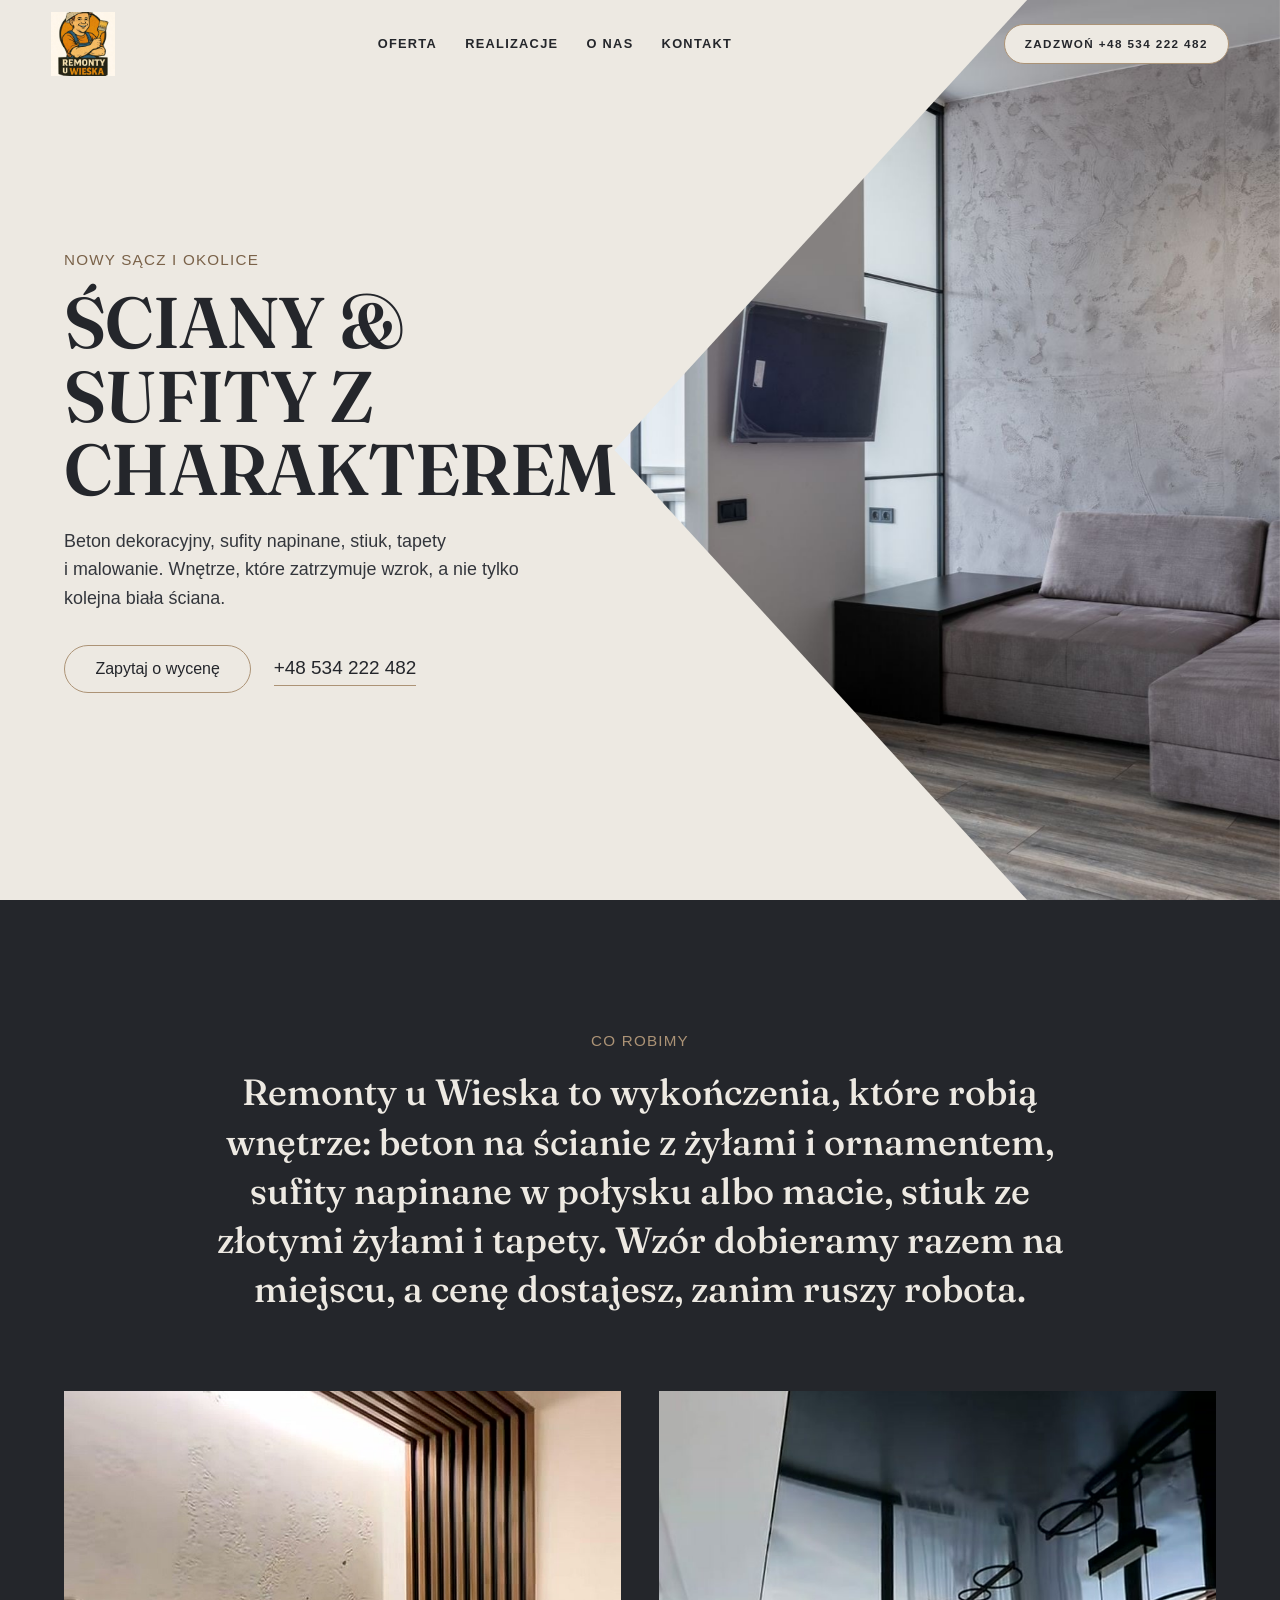
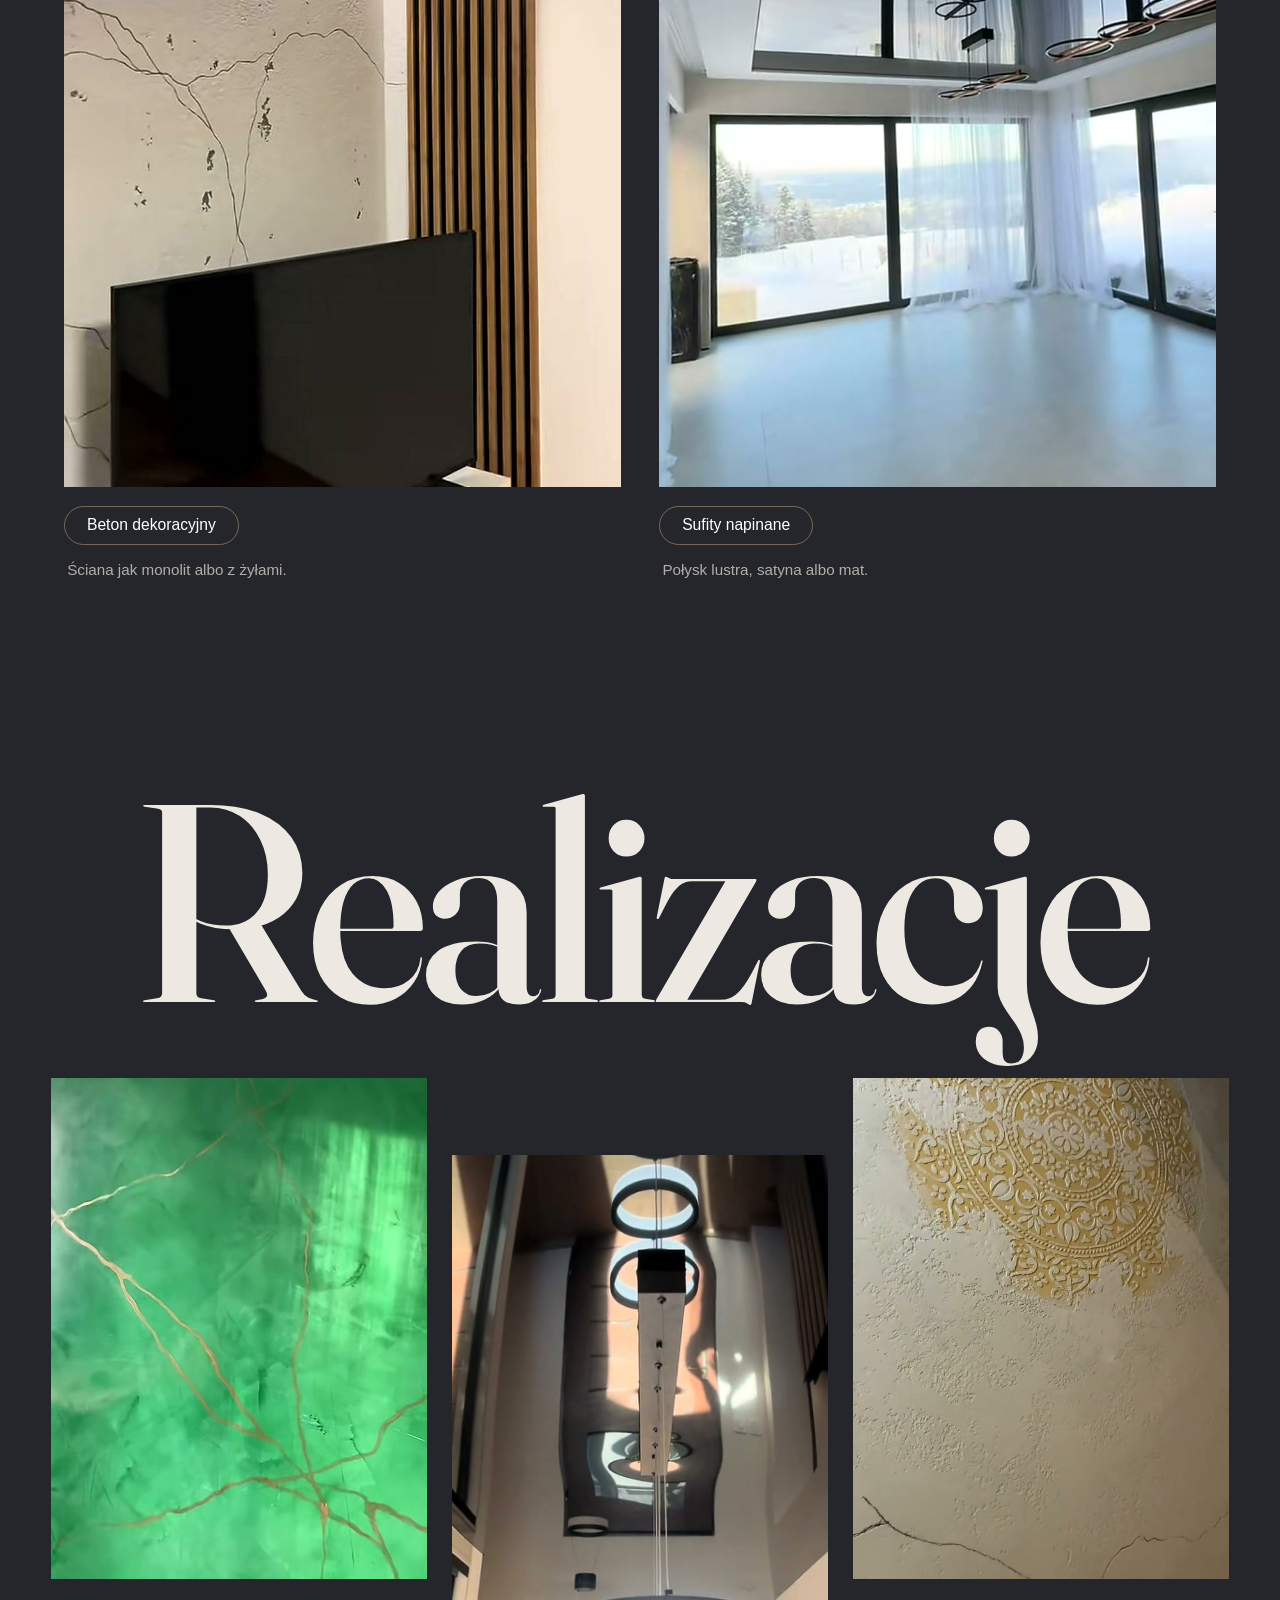
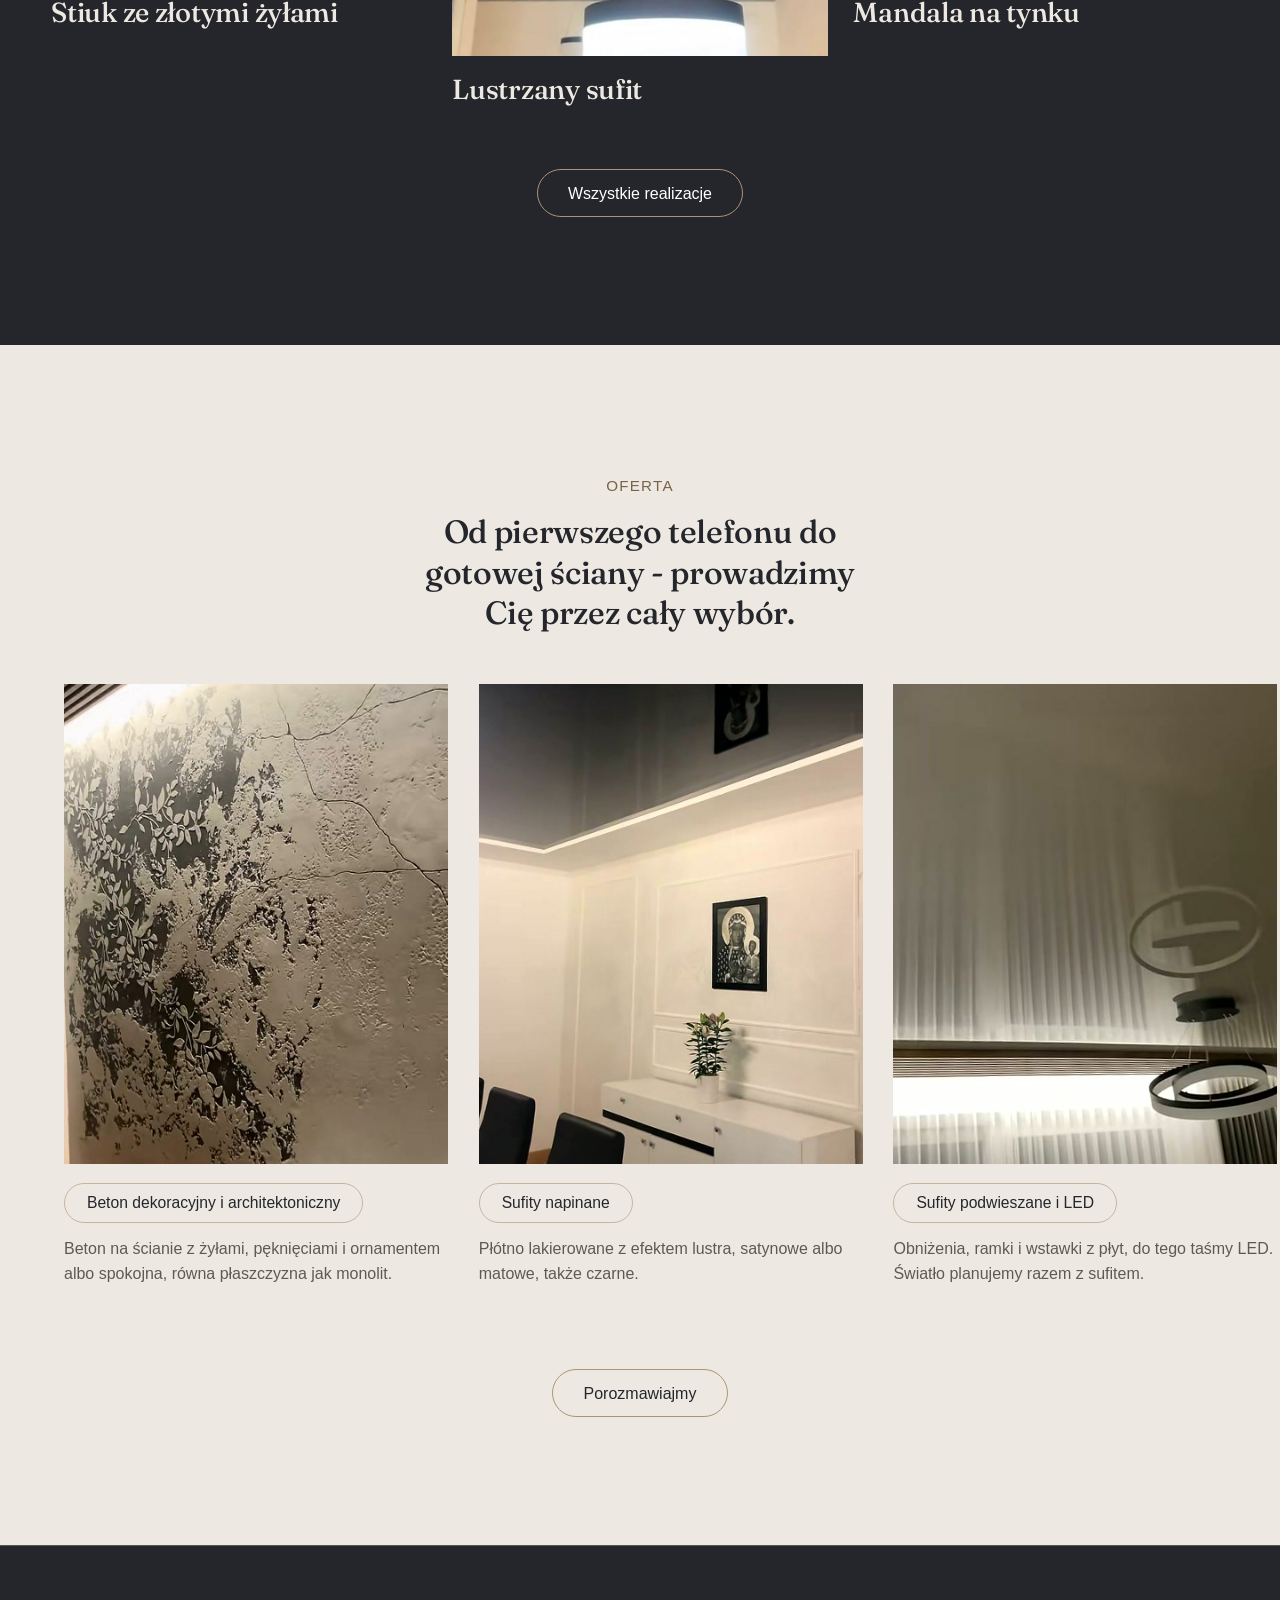
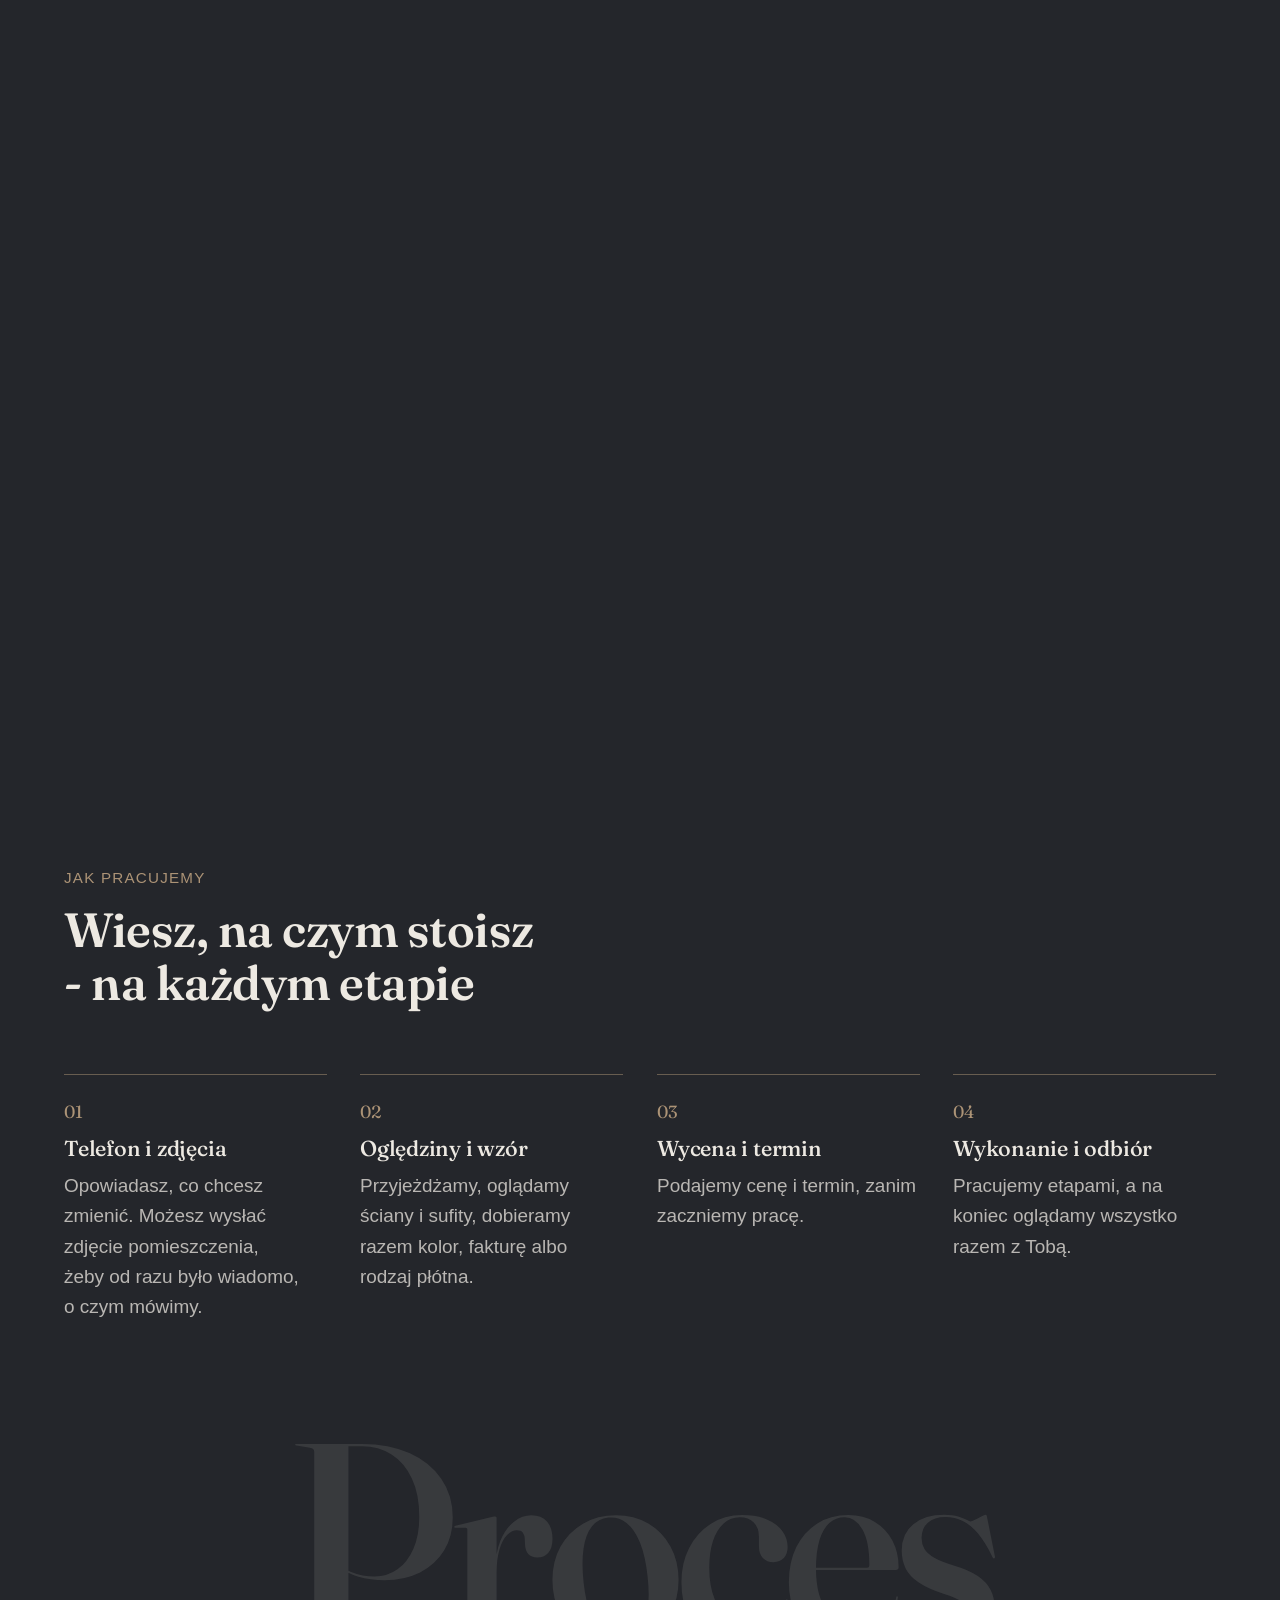
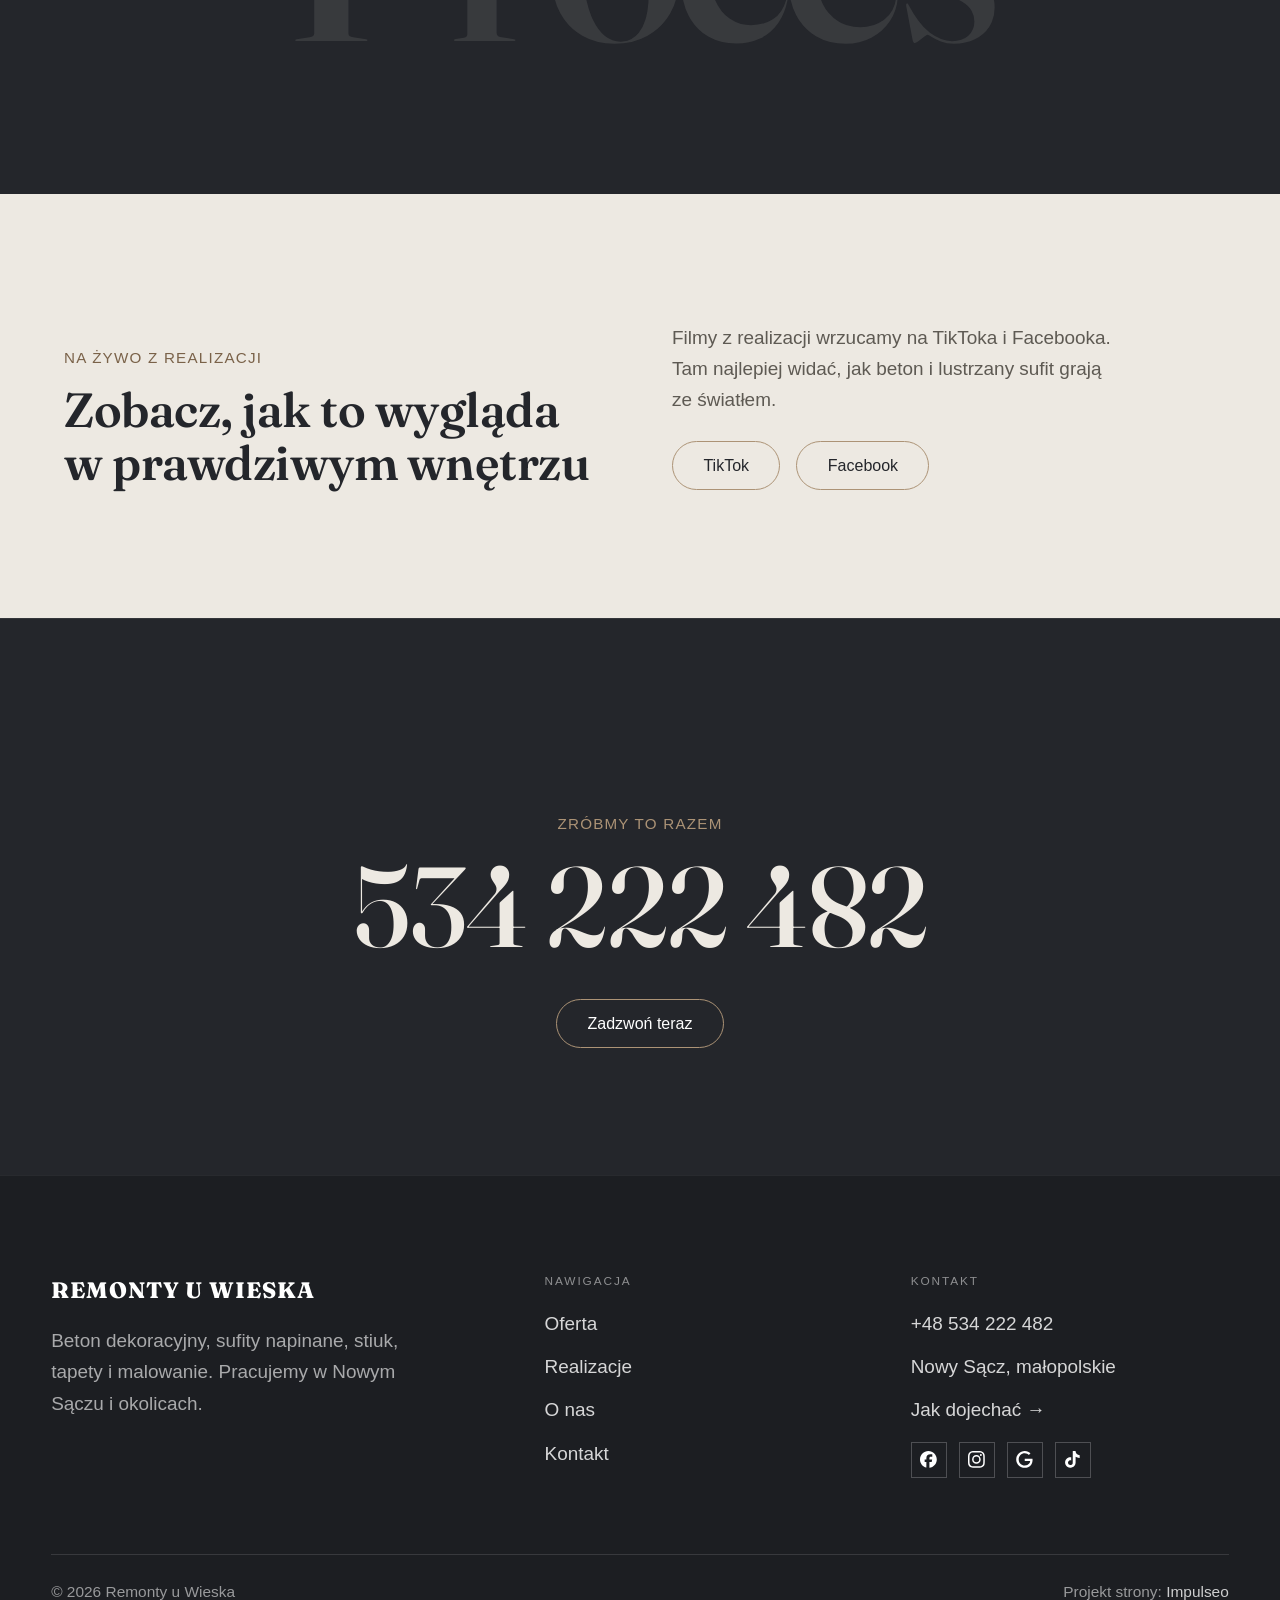
==== commit db31f904: "[claude-edit][cmt:5e8d7bd7-afa6-4485-8265-20150b5a263b] Wygląd i układ jak klindworthroofing.com: be" ====
--- a/index.html
+++ b/index.html
@@ -20,8 +20,10 @@
 <script type="application/ld+json">{"@context": "https://schema.org", "@type": "LocalBusiness", "name": "Remonty u Wieska", "url": "https://kris20032.github.io/remonty-u-wieska/", "telephone": "+48534222482", "image": "https://kris20032.github.io/remonty-u-wieska/img/og.jpg", "areaServed": "Nowy Sącz", "sameAs": ["https://www.facebook.com/remonty.u.wieska/", "https://www.tiktok.com/@wieslaw1211", "https://www.instagram.com/mwieslaw/", "https://www.google.com/maps/place/Remonty+u+Wieska/@49.5841886,20.7217006,1879m/data=!3m1!1e3!4m6!3m5!1s0x473de555f6c39bbd:0xe675460f3e158f18!8m2!3d49.5841613!4d20.7249374!16s%2Fg%2F11ym0t6mdz"]}</script>
 <link rel="preconnect" href="https://fonts.googleapis.com">
 <link rel="preconnect" href="https://fonts.gstatic.com" crossorigin>
-<link href="https://fonts.googleapis.com/css2?family=Space+Grotesk:wght@500;600;700&family=DM+Sans:opsz,wght@9..40,400;9..40,500;9..40,600&display=swap" rel="stylesheet">
-<link rel="stylesheet" href="assets/styles.css?v=55ebc963">
+<link href="https://fonts.googleapis.com/css2?family=Fraunces:opsz,wght@9..144,500;9..144,600&display=swap" rel="stylesheet">
+<link href="https://api.fontshare.com/v2/css?f[]=satoshi@400,500,700&display=swap" rel="stylesheet">
+<link rel="preconnect" href="https://api.fontshare.com" crossorigin>
+<link rel="stylesheet" href="assets/styles.css?v=kw1610">
 </head>
 <body>
 
@@ -39,131 +41,106 @@
   </div>
 </header>
 
-<main>
-<section class="hero-fach">
-  <img class="hf-photo" src="img/hero.jpg" fetchpriority="high" alt="Remonty u Wieska" width="1880" height="1255">
-  <div class="hf-panel">
-    <div class="hf-inner">
-      <span class="hf-kicker">Wykończenia wnętrz · Nowy Sącz</span>
-      <h1 class="hf-title">Ściany i sufity <em>z charakterem</em></h1>
-      <p class="hf-lead">Beton dekoracyjny, sufity napinane, stiuk, tapety i malowanie. Pracujemy w Nowym Sączu i okolicach.</p>
-      <a class="hf-phone" href="tel:+48534222482"><span class="hf-phone-lab">Zadzwoń teraz</span><span class="hf-phone-num"><svg class="ico-tel" width="16" height="16" viewBox="0 0 24 24" fill="none" aria-hidden="true"><path d="M6.6 10.8a15.5 15.5 0 0 0 6.6 6.6l2.2-2.2a1 1 0 0 1 1-.24 11.4 11.4 0 0 0 3.6.58 1 1 0 0 1 1 1V20a1 1 0 0 1-1 1A17 17 0 0 1 3 4a1 1 0 0 1 1-1h3.5a1 1 0 0 1 1 1c0 1.25.2 2.46.58 3.6a1 1 0 0 1-.25 1l-2.23 2.2Z" fill="currentColor"/></svg> +48 534 222 482</span></a>
-      <div class="hf-actions">
-        <a href="kontakt.html" class="btn btn-accent">Zapytaj o wycenę <span class="arr">→</span></a>
-        <a href="tel:+48534222482" class="btn btn-ghost hf-ghost">Zadzwoń +48 534 222 482</a>
+<main class="kw-home">
+<section class="kw-hero">
+  <div class="kw-hero-copy">
+    <p class="kw-sub">Nowy Sącz i&nbsp;okolice</p>
+    <h1 class="kw-hero-title">Ściany &amp; sufity z&nbsp;charakterem</h1>
+    <p class="kw-hero-lead">Beton dekoracyjny, sufity napinane, stiuk, tapety i&nbsp;malowanie. Wnętrze, które zatrzymuje wzrok, a&nbsp;nie tylko kolejna biała ściana.</p>
+    <div class="kw-hero-btns">
+      <a href="kontakt.html" class="kw-btn">Zapytaj o&nbsp;wycenę</a>
+      <a href="tel:+48534222482" class="kw-link">+48 534 222 482</a>
+    </div>
+  </div>
+  <figure class="kw-hero-img"><img src="img/hero.jpg" fetchpriority="high" alt="Salon ze ścianą z betonu dekoracyjnego" width="1880" height="1255"></figure>
+</section>
+
+<section class="kw-dark kw-intro kw-duo-band">
+  <div class="kw-wrap reveal">
+    <p class="kw-sub">Co robimy</p>
+    <p class="kw-intro-txt">Remonty u&nbsp;Wieska to wykończenia, które robią wnętrze: beton na ścianie z&nbsp;żyłami i&nbsp;ornamentem, sufity napinane w&nbsp;połysku albo macie, stiuk ze złotymi żyłami i&nbsp;tapety. Wzór dobieramy razem na miejscu, a&nbsp;cenę dostajesz, zanim ruszy robota.</p>
+  </div>
+  <div class="kw-wrap kw-duo">
+    <a href="oferta.html" class="kw-duo-item reveal">
+      <figure><img src="img/g1.jpg" alt="Ściana z betonu dekoracyjnego za telewizorem" width="864" height="1536" decoding="async"></figure>
+      <span class="kw-btn kw-btn--alt">Beton dekoracyjny</span>
+      <p class="kw-foot">Ściana jak monolit albo z&nbsp;żyłami.</p>
+    </a>
+    <a href="oferta.html" class="kw-duo-item reveal">
+      <figure><img src="img/g4.jpg" alt="Lustrzany sufit napinany w salonie" width="798" height="1482" decoding="async"></figure>
+      <span class="kw-btn kw-btn--alt">Sufity napinane</span>
+      <p class="kw-foot">Połysk lustra, satyna albo mat.</p>
+    </a>
+  </div>
+</section>
+
+<section class="kw-dark kw-work">
+  <h2 class="kw-huge reveal">Realizacje</h2>
+  <div class="kw-work-grid">
+    <a href="realizacje.html" class="kw-proj reveal"><figure><img src="img/g10.jpg" alt="Zielony stiuk ze złotymi żyłami" loading="lazy" width="795" height="1383" decoding="async"></figure><h3>Stiuk ze złotymi żyłami</h3></a>
+    <a href="realizacje.html" class="kw-proj reveal"><figure><img src="img/g12.jpg" alt="Lustrzany sufit z okrągłymi lampami" loading="lazy" width="804" height="1486" decoding="async"></figure><h3>Lustrzany sufit</h3></a>
+    <a href="realizacje.html" class="kw-proj reveal"><figure><img src="img/g9.jpg" alt="Złota mandala na tynku" loading="lazy" width="1080" height="1920" decoding="async"></figure><h3>Mandala na tynku</h3></a>
+  </div>
+  <div class="kw-center reveal"><a href="realizacje.html" class="kw-btn">Wszystkie realizacje</a></div>
+</section>
+
+<section class="kw-beige kw-services">
+  <div class="kw-wrap kw-services-head reveal">
+    <p class="kw-sub">Oferta</p>
+    <h2 class="kw-h5">Od pierwszego telefonu do gotowej ściany - prowadzimy Cię przez cały wybór.</h2>
+  </div>
+  <div class="kw-rail" tabindex="0" aria-label="Zakres prac">
+    <a href="oferta.html" class="kw-card"><figure><img src="img/g13.jpg" alt="Beton dekoracyjny z motywem liści i podświetleniem" loading="lazy" width="864" height="1536" decoding="async"></figure><span class="kw-btn kw-btn--alt">Beton dekoracyjny i&nbsp;architektoniczny</span><p>Beton na ścianie z&nbsp;żyłami, pęknięciami i&nbsp;ornamentem albo spokojna, równa płaszczyzna jak monolit.</p></a>
+    <a href="oferta.html" class="kw-card"><figure><img src="img/g7.jpg" alt="Czarny sufit napinany w jadalni" loading="lazy" width="864" height="1536" decoding="async"></figure><span class="kw-btn kw-btn--alt">Sufity napinane</span><p>Płótno lakierowane z&nbsp;efektem lustra, satynowe albo matowe, także czarne.</p></a>
+    <a href="oferta.html" class="kw-card"><figure><img src="img/g11.jpg" alt="Sufit podwieszany z podświetleniem LED" loading="lazy" width="1482" height="798" decoding="async"></figure><span class="kw-btn kw-btn--alt">Sufity podwieszane i&nbsp;LED</span><p>Obniżenia, ramki i&nbsp;wstawki z&nbsp;płyt, do tego taśmy LED. Światło planujemy razem z&nbsp;sufitem.</p></a>
+    <a href="oferta.html" class="kw-card"><figure><img src="img/g6.jpg" alt="Dekoracja ścienna w miedzianym kolorze" loading="lazy" width="864" height="1536" decoding="async"></figure><span class="kw-btn kw-btn--alt">Stiuk i&nbsp;dekoracje ścienne</span><p>Stiuk z&nbsp;efektem marmuru, także kolorowy ze złotymi żyłami, mandale i&nbsp;wzory na tynku.</p></a>
+    <a href="oferta.html" class="kw-card"><figure><img src="img/g8.jpg" alt="Tapeta w liście palmy" loading="lazy" width="1080" height="1920" decoding="async"></figure><span class="kw-btn kw-btn--alt">Tapety i&nbsp;fototapety</span><p>Liście, kwiaty i&nbsp;motywy roślinne. Ścianę przygotowujemy tak, żeby łączenia nie było widać.</p></a>
+    <a href="oferta.html" class="kw-card"><figure><img src="img/g15.jpg" alt="Jasne, świeżo wykończone wnętrze" loading="lazy" width="1877" height="1300" decoding="async"></figure><span class="kw-btn kw-btn--alt">Malowanie, gładzie i&nbsp;naprawy</span><p>Gładzie, malowanie mieszkań i&nbsp;domów, cegła dekoracyjna. Drobna naprawa w&nbsp;domu? Też zadzwoń.</p></a>
+  </div>
+  <div class="kw-center reveal"><a href="kontakt.html" class="kw-btn">Porozmawiajmy</a></div>
+</section>
+
+<section class="stopklatka kw-full" aria-hidden="true">
+  <div class="stk-bg" style="background-image:url(img/about.jpg)"></div>
+</section>
+
+<section class="kw-dark kw-steps">
+  <div class="kw-wrap">
+    <div class="kw-steps-head reveal">
+      <p class="kw-sub">Jak pracujemy</p>
+      <h2>Wiesz, na czym stoisz - na każdym etapie</h2>
+    </div>
+    <ol class="kw-steps-list">
+      <li class="reveal"><span>01</span><h3>Telefon i&nbsp;zdjęcia</h3><p>Opowiadasz, co chcesz zmienić. Możesz wysłać zdjęcie pomieszczenia, żeby od razu było wiadomo, o&nbsp;czym mówimy.</p></li>
+      <li class="reveal"><span>02</span><h3>Oględziny i&nbsp;wzór</h3><p>Przyjeżdżamy, oglądamy ściany i&nbsp;sufity, dobieramy razem kolor, fakturę albo rodzaj płótna.</p></li>
+      <li class="reveal"><span>03</span><h3>Wycena i&nbsp;termin</h3><p>Podajemy cenę i&nbsp;termin, zanim zaczniemy pracę.</p></li>
+      <li class="reveal"><span>04</span><h3>Wykonanie i&nbsp;odbiór</h3><p>Pracujemy etapami, a&nbsp;na koniec oglądamy wszystko razem z&nbsp;Tobą.</p></li>
+    </ol>
+  </div>
+  <h2 class="kw-huge kw-huge--scroll reveal" aria-hidden="true">Proces</h2>
+</section>
+
+<section class="kw-beige kw-social">
+  <div class="kw-wrap kw-social-grid">
+    <div class="reveal">
+      <p class="kw-sub">Na żywo z&nbsp;realizacji</p>
+      <h2>Zobacz, jak to wygląda w&nbsp;prawdziwym wnętrzu</h2>
+    </div>
+    <div class="reveal">
+      <p class="kw-muted">Filmy z&nbsp;realizacji wrzucamy na TikToka i&nbsp;Facebooka. Tam najlepiej widać, jak beton i&nbsp;lustrzany sufit grają ze światłem.</p>
+      <div class="kw-hero-btns kw-social-btns">
+        <a href="https://www.tiktok.com/@wieslaw1211" target="_blank" rel="noopener" class="kw-btn">TikTok</a>
+        <a href="https://www.facebook.com/remonty.u.wieska/" target="_blank" rel="noopener" class="kw-btn">Facebook</a>
       </div>
     </div>
   </div>
 </section>
-<section class="fach-promise">
-  <div class="wrap">
-    <ul class="fp-row reveal"><li>Dojazd: Nowy Sącz i okolice</li><li>Beton dekoracyjny i stiuk</li><li>Sufity napinane i LED</li></ul>
-  </div>
-</section>
-<section class="objawy">
-  <div class="wrap">
-    <div class="head reveal">
-      <span class="eyebrow">Zacznij tutaj</span>
-      <h2>Co się dzieje?</h2>
-      <p>Wybierz temat - oddzwonimy i podamy cenę.</p>
-    </div>
-    <div class="obj-grid">
-      <a class="obj-tile reveal" href="kontakt.html"><span class="ot-row"><span class="ot-name">Gładka, nudna ściana w salonie</span><span class="ot-arr" aria-hidden="true">→</span></span></a>
-      <a class="obj-tile reveal" href="kontakt.html"><span class="ot-row"><span class="ot-name">Niski albo nierówny sufit</span><span class="ot-arr" aria-hidden="true">→</span></span></a>
-      <a class="obj-tile reveal" href="kontakt.html"><span class="ot-row"><span class="ot-name">Ciemny, wąski korytarz</span><span class="ot-arr" aria-hidden="true">→</span></span></a>
-      <a class="obj-tile reveal" href="kontakt.html"><span class="ot-row"><span class="ot-name">Ściana za telewizorem do zmiany</span><span class="ot-arr" aria-hidden="true">→</span></span></a>
-      <a class="obj-tile reveal" href="kontakt.html"><span class="ot-row"><span class="ot-name">Malowanie przed przeprowadzką</span><span class="ot-arr" aria-hidden="true">→</span></span></a>
-      <a class="obj-tile reveal" href="kontakt.html"><span class="ot-row"><span class="ot-name">Drobna naprawa w domu</span><span class="ot-arr" aria-hidden="true">→</span></span></a>
-    </div>
-  </div>
-</section>
-<section class="gateways-band">
-  <div class="wrap">
-    <div class="gateways">
-      <a href="oferta.html" class="gateway reveal"><img src="img/g1.jpg" alt="Beton dekoracyjny i architektoniczny" loading="lazy" width="864" height="1536" decoding="async"><span class="g-ttl">Beton dekoracyjny i architektoniczny</span></a>
-      <a href="oferta.html" class="gateway reveal"><img src="img/g4.jpg" alt="Sufity napinane" loading="lazy" width="798" height="1482" decoding="async"><span class="g-ttl">Sufity napinane</span></a>
-      <a href="oferta.html" class="gateway reveal"><img src="img/g3.jpg" alt="Sufity podwieszane i światło LED" loading="lazy" width="1080" height="1920" decoding="async"><span class="g-ttl">Sufity podwieszane i światło LED</span></a>
-    </div>
-  </div>
-</section>
-<section class="proces proces-os fachowcy">
-  <div class="wrap proc-grid">
-    <div class="proc-side">
-      <div class="head reveal">
-        <span class="eyebrow">Jak pracujemy</span>
-        <h2>Wiesz, na czym stoisz - na każdym etapie</h2>
-        <p>Od pierwszego telefonu do odbioru roboty - krok po kroku.</p>
-      </div>
-      <div class="proc-count" aria-hidden="true"><span class="pc-cur">01</span><span class="pc-all">/ 04</span></div>
-      <div class="proc-bar" aria-hidden="true"><i></i></div>
-      <p class="proc-now" aria-hidden="true">Telefon i zdjęcia</p>
-    </div>
-    <ol class="proces-line">
-      <li class="reveal"><span class="pno">01</span><h3>Telefon i zdjęcia</h3><p>Opowiadasz, co chcesz zmienić. Możesz wysłać zdjęcie pomieszczenia, żeby od razu było wiadomo, o czym mówimy.</p></li>
-      <li class="reveal"><span class="pno">02</span><h3>Oględziny i wzór</h3><p>Przyjeżdżamy, oglądamy ściany i sufity, dobieramy razem kolor, fakturę albo rodzaj płótna.</p></li>
-      <li class="reveal"><span class="pno">03</span><h3>Wycena i termin</h3><p>Podajemy cenę i termin, zanim zaczniemy pracę.</p></li>
-      <li class="reveal"><span class="pno">04</span><h3>Wykonanie i odbiór</h3><p>Pracujemy etapami, a na koniec oglądamy wszystko razem z Tobą.</p></li>
-    </ol>
-  </div>
-</section>
-<section>
-  <div class="wrap">
-    <div class="head reveal">
-      <span class="eyebrow">Realizacje</span>
-      <h2>Nasze realizacje</h2>
-      <p>Kadry z wnętrz, które zrobiliśmy: beton dekoracyjny, sufity napinane, stiuk i tapety.</p>
-    </div>
-    <div class="gallery-masonry">
-      <figure class="m-tile reveal"><img src="img/g2.jpg" alt="Remonty u Wieska" loading="lazy" width="864" height="1536" decoding="async"></figure>
-      <figure class="m-tile reveal"><img src="img/g5.jpg" alt="Remonty u Wieska" loading="lazy" width="864" height="1536" decoding="async"></figure>
-      <figure class="m-tile reveal"><img src="img/g6.jpg" alt="Remonty u Wieska" loading="lazy" width="864" height="1536" decoding="async"></figure>
-      <figure class="m-tile reveal"><img src="img/g7.jpg" alt="Remonty u Wieska" loading="lazy" width="864" height="1536" decoding="async"></figure>
-      <figure class="m-tile reveal"><img src="img/g8.jpg" alt="Remonty u Wieska" loading="lazy" width="1080" height="1920" decoding="async"></figure>
-    </div>
-    <div style="margin-top:var(--space-7)" class="reveal"><a href="realizacje.html" class="btn btn-accent">Pełna galeria <span class="arr">→</span></a></div>
-  </div>
-</section>
-<section class="fach-uslugi">
-  <div class="wrap">
-    <div class="head reveal">
-      <span class="eyebrow">Co robimy</span>
-      <h2>Zakres prac</h2>
-      <p>Zakres prac, jaki robimy najczęściej - pełny opis i wycenę znajdziesz niżej.</p>
-    </div>
-    <ul class="fu-list">
-      <li class="fu-row reveal"><div class="fu-name">Beton dekoracyjny i architektoniczny</div><div class="fu-desc">Beton na ścianie z żyłami, pęknięciami i ornamentem albo spokojna, równa płaszczyzna jak monolit.</div><a class="fu-cta" href="kontakt.html">Wycena <span class="arr">→</span></a></li>
-      <li class="fu-row reveal"><div class="fu-name">Sufity napinane</div><div class="fu-desc">Płótno lakierowane z efektem lustra, satynowe albo matowe, także czarne.</div><a class="fu-cta" href="kontakt.html">Wycena <span class="arr">→</span></a></li>
-      <li class="fu-row reveal"><div class="fu-name">Sufity podwieszane i światło LED</div><div class="fu-desc">Obniżenia, ramki i wstawki z płyt, do tego taśmy LED i oprawy. Światło planujemy razem z sufitem, żeby trafiło tam, gdzie ma świecić.</div><a class="fu-cta" href="kontakt.html">Wycena <span class="arr">→</span></a></li>
-      <li class="fu-row reveal"><div class="fu-name">Stiuk i dekoracje ścienne</div><div class="fu-desc">Stiuk z efektem marmuru, także kolorowy ze złotymi żyłami, mandale i wzory na tynku.</div><a class="fu-cta" href="kontakt.html">Wycena <span class="arr">→</span></a></li>
-      <li class="fu-row reveal"><div class="fu-name">Tapety i fototapety</div><div class="fu-desc">Tapety w liście, kwiaty i motywy roślinne. Ścianę przygotowujemy pod tapetę, żeby łączenia nie było widać.</div><a class="fu-cta" href="kontakt.html">Wycena <span class="arr">→</span></a></li>
-      <li class="fu-row reveal"><div class="fu-name">Malowanie, gładzie i drobne naprawy</div><div class="fu-desc">Gładzie, malowanie mieszkań i domów, cegła dekoracyjna. Jeśli w domu coś czeka na naprawę, a nie ma komu się tym zająć, też zadzwoń.</div><a class="fu-cta" href="kontakt.html">Wycena <span class="arr">→</span></a></li>
-    </ul>
-    <div style="margin-top:var(--space-7)" class="reveal"><a href="oferta.html" class="btn btn-ghost">Pełna oferta <span class="arr">→</span></a></div>
-  </div>
-</section>
-<section class="stopklatka" aria-hidden="true">
-  <div class="stk-bg" style="background-image:url(img/about.jpg)"></div>
-</section>
-<section class="opinie op-fallback">
-  <div class="wrap">
-    <div class="head center reveal">
-      <span class="eyebrow">Opinie</span>
-      <h2>Co mówią klienci</h2>
-      <p>Filmy z realizacji wrzucamy na TikToka i Facebooka. Tam najlepiej widać, jak beton i lustrzany sufit wyglądają w prawdziwym wnętrzu.</p>
-    </div>
-  </div>
-</section>
-<section class="cta">
-  <div class="wrap">
-    <div class="reveal">
-      <span class="eyebrow">Współpraca</span>
-      <h2>Potrzebujesz fachowca? Wycenimy za darmo.</h2>
-      <p>Napisz, co jest do zrobienia - obejrzymy na miejscu i wycenimy. Bez zobowiązań.</p>
-    </div>
-    <div class="cta-actions reveal">
-      <a href="kontakt.html" class="btn btn-light">Zapytaj o wycenę <span class="arr">→</span></a>
-      <a href="tel:+48534222482" class="btn btn-ghost btn-ghost-cta">+48 534 222 482</a>
-    </div>
+
+<section class="kw-dark kw-cta">
+  <div class="kw-wrap kw-center reveal">
+    <p class="kw-sub">Zróbmy to razem</p>
+    <h2><a href="tel:+48534222482">534 222 482</a></h2>
+    <a href="tel:+48534222482" class="kw-btn">Zadzwoń teraz</a>
   </div>
 </section>
 </main>
--- a/assets/styles.css
+++ b/assets/styles.css
@@ -1847,3 +1847,207 @@
 
 /* === szary tekst dociągnięty do czytelności (WCAG 4.5 na wszystkich tłach) === */
 :root{--muted:#686056;}
+
+/* ============================================================
+   SKÓRKA „ROOFING EDITORIAL" (16.10.2026, prośba Szymona: układ jak klindworthroofing.com)
+   Beż + grafit + brąz, szeryfowe nagłówki wersalikami, przyciski-pigułki.
+   Ten blok jest OSTATNI i wygrywa ze wszystkimi wcześniejszymi :root.
+   ============================================================ */
+:root{
+  --paper:#EDE9E2; --paper-2:#E4DED4; --paper-3:#DCD5C9;
+  --ink:#24262B; --ink-soft:#33363C; --muted:#5E5A53;
+  --line:rgba(36,38,43,.14);
+  --accent:#AC9376; --accent-d:#8A7257; --accent-soft:rgba(172,147,118,.14);
+  --accent-text:#7A6249; --gold:#AC9376;
+  --dark:#24262B;
+  --font-display:'Fraunces',Georgia,serif;
+  --font-body:'Satoshi','Helvetica Neue',Arial,sans-serif;
+  --r-sm:0; --r-md:0; --r-lg:0;
+}
+body{background:var(--paper);color:var(--ink);font-family:var(--font-body)}
+h1,h2,h3{font-family:var(--font-display);font-weight:600;letter-spacing:-.01em}
+.eyebrow{color:var(--accent-text);font-family:var(--font-body);letter-spacing:.08em;text-transform:uppercase;font-weight:500}
+.eyebrow::before{display:none}
+
+/* pigułki */
+.btn,.kw-btn{display:inline-flex;align-items:center;justify-content:center;gap:.5em;border-radius:999px;
+  padding:.85em 1.9em;font-family:var(--font-body);font-weight:500;font-size:1rem;line-height:1.2;
+  border:1px solid var(--accent);background:transparent;color:var(--ink);box-shadow:none;
+  transition:background .35s var(--ease),color .35s var(--ease),border-color .35s var(--ease)}
+.btn:hover,.kw-btn:hover{background:var(--accent);color:#fff;transform:none;box-shadow:none}
+.btn-accent{background:transparent;color:var(--ink)}
+.btn-accent:hover{background:var(--accent);color:#fff}
+.btn-light{background:transparent;color:#fff;border-color:var(--accent)}
+.btn-ghost{border-color:var(--accent)}
+.btn .arr{display:none}
+.kw-dark .kw-btn,.cta .btn,footer .btn{color:#fff}
+.kw-btn--alt{border-color:rgba(172,147,118,.6);padding:.6em 1.4em;font-size:.98rem}
+
+/* nawigacja */
+.nav{background:transparent;border-bottom:0;box-shadow:none}
+.nav.nav-solid{background:rgba(237,233,226,.94);backdrop-filter:blur(10px);-webkit-backdrop-filter:blur(10px);border-bottom:1px solid var(--line)}
+.brand .name{font-family:var(--font-display);font-weight:600;text-transform:uppercase;letter-spacing:.02em;color:var(--ink)}
+.brand .sub{color:var(--accent-text);text-transform:uppercase;letter-spacing:.1em;font-size:.72rem}
+.nav-links a{color:var(--ink)}
+.nav-links a::after{background:var(--accent)}
+.nav-links a.btn,.nav-links a.btn-accent{color:var(--ink);border:1px solid var(--accent);padding:.55em 1.3em}
+.nav-links a.btn::after{display:none}
+.nav-links a.btn:hover{color:#fff;background:var(--accent)}
+
+/* wspólne klocki */
+.kw-wrap{width:min(1240px,100% - 2*clamp(20px,5vw,72px));margin-inline:auto}
+.kw-dark{background:var(--dark);color:#EDE9E2}
+.kw-beige{background:var(--paper);color:var(--ink)}
+.kw-dark h2,.kw-dark h3{color:#EDE9E2}
+.kw-sub{font-family:var(--font-body);font-size:.95rem;letter-spacing:.08em;text-transform:uppercase;color:var(--accent);margin:0 0 .9rem}
+.kw-beige .kw-sub,.kw-hero .kw-sub{color:var(--accent-text)}
+.kw-center{text-align:center;margin-top:clamp(36px,5vw,64px)}
+.kw-muted{color:var(--muted);margin-top:1rem;max-width:42ch}
+.kw-home section{padding-block:clamp(72px,10vw,150px)}
+.kw-huge{font-family:var(--font-display);font-weight:500;font-size:min(22vw,300px);line-height:.9;letter-spacing:-.03em;
+  text-align:center;color:#EDE9E2;margin:0 0 clamp(28px,4vw,56px);white-space:nowrap;text-transform:none}
+
+/* hero */
+.kw-home section.kw-hero{position:relative;background:var(--paper);min-height:100vh;min-height:100svh;display:flex;align-items:center;padding:120px 0 80px;overflow:hidden}
+.kw-hero-copy{position:relative;z-index:2;width:min(1240px,100% - 2*clamp(20px,5vw,72px));margin-inline:auto}
+.kw-hero-copy>*{max-width:470px}
+.kw-hero-title{font-size:clamp(2.6rem,1.6rem + 3.6vw,4.6rem);line-height:1.02;text-transform:uppercase;letter-spacing:-.01em;margin:0 0 1.3rem;color:var(--ink)}
+.kw-hero-lead{font-size:1.12rem;line-height:1.6;color:var(--ink-soft);margin:0 0 2rem}
+.kw-hero-btns{display:flex;flex-wrap:wrap;align-items:center;gap:1.4rem}
+.kw-link{font-weight:500;color:var(--ink);border-bottom:1px solid var(--accent);padding-bottom:2px;white-space:nowrap}
+.kw-hero-img{position:absolute;top:0;right:0;bottom:0;width:52%;margin:0;clip-path:polygon(0 50%,62% 0,100% 0,100% 100%,62% 100%)}
+.kw-hero-img img{width:100%;height:100%;object-fit:cover;animation:kwZoom 14s ease-out both}
+@keyframes kwZoom{from{transform:scale(1.08)}to{transform:scale(1)}}
+
+/* intro */
+.kw-intro{text-align:center}
+.kw-intro-txt{font-family:var(--font-display);font-weight:500;font-size:clamp(1.45rem,1rem + 1.6vw,2.3rem);line-height:1.35;max-width:900px;margin:0 auto;color:#EDE9E2}
+.kw-home section.kw-intro{padding-bottom:clamp(40px,5vw,70px)}
+
+/* duo */
+.kw-home section.kw-duo-band{padding-top:0}
+.kw-duo{display:grid;grid-template-columns:1fr 1fr;gap:clamp(20px,3vw,44px)}
+.kw-duo-item,.kw-card,.kw-proj{display:block;color:inherit;text-decoration:none}
+.kw-duo-item figure,.kw-card figure,.kw-proj figure{margin:0 0 1.2rem;overflow:hidden}
+.kw-duo-item img,.kw-card img,.kw-proj img{width:100%;height:100%;object-fit:cover;display:block;transition:transform 1.4s var(--img-ease)}
+.kw-duo-item figure{aspect-ratio:4/3}
+.kw-duo-item:hover img,.kw-card:hover img,.kw-proj:hover img{transform:scale(1.05)}
+.kw-duo-item:hover .kw-btn,.kw-card:hover .kw-btn{background:var(--accent);color:#fff}
+.kw-foot{margin:.7rem 0 0 .2rem;color:rgba(237,233,226,.7);font-size:.95rem}
+
+/* realizacje */
+.kw-work-grid{display:grid;grid-template-columns:repeat(3,1fr);gap:clamp(14px,2vw,28px);width:min(1400px,100% - 2*clamp(20px,4vw,56px));margin-inline:auto}
+.kw-proj figure{aspect-ratio:3/4}
+.kw-proj h3{font-size:clamp(1.3rem,1rem + .9vw,1.9rem);font-weight:500;margin:0}
+.kw-proj:nth-child(2){margin-top:clamp(0px,6vw,90px)}
+
+/* oferta - przewijana szyna */
+.kw-services-head{text-align:center;margin-bottom:clamp(32px,4vw,56px)}
+.kw-h5{font-size:clamp(1.4rem,1.05rem + 1.2vw,2.1rem);font-weight:500;max-width:26ch;margin:0 auto;line-height:1.25}
+.kw-rail{display:grid;grid-auto-flow:column;grid-auto-columns:clamp(270px,30vw,420px);gap:clamp(18px,2.4vw,34px);
+  overflow-x:auto;scroll-snap-type:x mandatory;padding:0 clamp(20px,5vw,72px) 18px;scrollbar-width:thin;scrollbar-color:var(--accent) transparent}
+.kw-card{scroll-snap-align:start}
+.kw-card figure{aspect-ratio:4/5}
+.kw-card p{margin:.9rem 0 0;color:var(--muted);line-height:1.55;font-size:1rem}
+.kw-card .kw-btn{color:var(--ink)}
+
+/* pełny kadr */
+.kw-home section.kw-full{padding:0;height:min(88vh,860px);overflow:hidden;background:var(--dark)}
+.kw-full img{width:100%;height:100%;object-fit:cover;display:block}
+
+/* proces */
+.kw-home section.kw-steps{overflow:hidden}
+.kw-steps-head{max-width:620px;margin-bottom:clamp(36px,5vw,64px)}
+.kw-steps-head h2{font-size:clamp(2rem,1.4rem + 2vw,3.2rem);line-height:1.1}
+.kw-steps-list{list-style:none;margin:0;padding:0;display:grid;grid-template-columns:repeat(4,1fr);gap:clamp(18px,2.6vw,40px)}
+.kw-steps-list li{border-top:1px solid rgba(172,147,118,.5);padding-top:1.3rem}
+.kw-steps-list span{font-family:var(--font-display);color:var(--accent);font-size:1.1rem}
+.kw-steps-list h3{font-size:1.35rem;margin:.6rem 0 .7rem;font-weight:500}
+.kw-steps-list p{color:rgba(237,233,226,.74);line-height:1.6;margin:0}
+.kw-huge--scroll{margin:clamp(56px,7vw,110px) 0 0;color:transparent;-webkit-text-stroke:1px rgba(172,147,118,.55)}
+
+/* FAQ */
+.kw-faq-grid{display:grid;grid-template-columns:.8fr 1.2fr;gap:clamp(32px,5vw,90px);align-items:start}
+.kw-faq h2{font-size:clamp(2rem,1.4rem + 2vw,3.2rem)}
+.kw-faq .faq-item{border:0;border-bottom:1px solid var(--line);background:transparent;border-radius:0;box-shadow:none}
+.kw-faq .faq-item summary{font-family:var(--font-display);font-weight:500;font-size:1.2rem;color:var(--ink)}
+
+/* CTA z numerem */
+.kw-cta h2{font-size:clamp(3rem,1.5rem + 7vw,8rem);line-height:1;margin:.2rem 0 2.2rem;font-weight:500}
+.kw-cta h2 a{color:#EDE9E2;text-decoration:none;white-space:nowrap}
+.kw-cta h2 a:hover{color:var(--accent)}
+.kw-home section.kw-cta{border-top:1px solid rgba(237,233,226,.08)}
+
+/* podstrony: nagłówek jak hero wzorca (beż + kadr w szpic) */
+.pagehead{background:var(--paper);min-height:62vh;min-height:62svh;align-items:center;border-bottom:0}
+.pagehead::after{display:none}
+.pagehead img{left:auto;right:0;width:50%;clip-path:polygon(0 50%,62% 0,100% 0,100% 100%,62% 100%)}
+.pagehead .wrap{color:var(--ink);padding-block:140px 80px}
+.pagehead h1{color:var(--ink);text-shadow:none;text-transform:uppercase;max-width:12ch;font-size:clamp(2.6rem,1.6rem + 3.4vw,4.4rem);line-height:1.02}
+.pagehead .eyebrow{color:var(--accent-text)}
+.pagehead p{color:var(--ink-soft);text-shadow:none;max-width:42ch}
+
+/* CTA podstron i stopka */
+.cta{background:var(--dark)}
+.cta::before,.cta::after{display:none}
+.cta h2{font-weight:500}
+.cta .btn-light,.cta .btn-ghost-cta{color:#fff;border-color:var(--accent);background:transparent}
+.cta .btn-light:hover,.cta .btn-ghost-cta:hover{background:var(--accent)}
+footer{background:#1C1E22;border-top:1px solid rgba(237,233,226,.06)}
+footer .name{font-family:var(--font-display);text-transform:uppercase;letter-spacing:.02em}
+footer h4{color:var(--accent);font-family:var(--font-body);text-transform:uppercase;letter-spacing:.1em;font-size:.8rem;font-weight:500}
+.sticky-call .sc-quote{background:var(--accent);color:#fff}
+
+@media (max-width:900px){
+  .kw-home section.kw-hero{flex-direction:column;align-items:stretch;padding:96px 0 0;min-height:auto}
+  .kw-hero-img{position:relative;width:100%;height:56vh;margin-top:48px;clip-path:polygon(0 18%,50% 0,100% 18%,100% 100%,0 100%)}
+  .kw-duo,.kw-faq-grid{grid-template-columns:1fr}
+  .kw-work-grid{grid-template-columns:1fr 1fr}
+  .kw-work-grid .kw-proj:nth-child(3){grid-column:1/-1}
+  .kw-work-grid .kw-proj:nth-child(3) figure{aspect-ratio:4/3}
+  .kw-proj:nth-child(2){margin-top:0}
+  .kw-steps-list{grid-template-columns:1fr 1fr}
+  .pagehead{min-height:auto;flex-direction:column;align-items:stretch}
+  .pagehead img{position:relative;width:100%;height:42vh;order:2;clip-path:polygon(0 18%,50% 0,100% 18%,100% 100%,0 100%)}
+  .pagehead .wrap{padding-block:110px 36px}
+  .kw-full{height:60vh}
+}
+@media (max-width:560px){
+  .kw-steps-list,.kw-work-grid{grid-template-columns:1fr}
+  .kw-work-grid .kw-proj:nth-child(3) figure{aspect-ratio:3/4}
+  .kw-cta h2{font-size:clamp(2.4rem,13vw,4rem)}
+}
+@media (prefers-reduced-motion:reduce){.kw-hero-img img{animation:none}}
+/* skórka: nawigacja ciemna na beżu (nadpisuje jasny wariant nad zdjęciem) */
+.nav::after{display:none}
+.nav .brand .name{color:var(--ink);letter-spacing:.06em}
+.nav .brand .sub{color:var(--accent-text)}
+.nav .nav-links a:not(.btn-accent){color:var(--ink)}
+.nav .nav-links a:not(.btn-accent):hover,.nav .nav-links a.active:not(.btn-accent){color:var(--accent-text)}
+.nav .nav-links a:not(.btn-accent)::after{background:var(--accent)}
+.nav .nav-toggle span{background:var(--ink)}
+.nav .nav-links a.btn-accent,.nav .nav-links a.btn{background:transparent;border:1px solid var(--accent);color:var(--ink);border-radius:999px;font-weight:600}
+.nav .nav-links a.btn-accent:hover,.nav .nav-links a.btn:hover{background:var(--accent);color:#fff;filter:none}
+/* skórka: poprawki po oględzinach */
+.kw-sub{max-width:none}
+.kw-rail{scroll-padding-inline:clamp(20px,5vw,72px)}
+.kw-dark h2.kw-huge--scroll{color:rgba(237,233,226,.1);-webkit-text-stroke:0}
+.nav:not(.nav-solid) .nav-links a.btn-accent,.nav.nav-solid .nav-links a.btn-accent{background:var(--paper);border-color:var(--accent);color:var(--ink)}
+.nav:not(.nav-solid) .nav-links a.btn-accent:hover,.nav:not(.nav-solid) .nav-links a.btn-accent:focus-visible,
+.nav.nav-solid .nav-links a.btn-accent:hover{background:var(--accent);border-color:var(--accent);color:#fff}
+.kw-faq .faq-item:hover{background:transparent;border-color:var(--line);color:inherit}
+.kw-faq .faq-item:hover summary{color:var(--accent-text)}
+.kw-home section.stopklatka{margin:0;padding:0}
+@media (max-width:700px){.kw-home section.stopklatka{margin:0}}
+.kw-home section.kw-intro.kw-duo-band{padding-top:clamp(72px,10vw,150px)}
+.kw-intro .kw-duo{margin-top:clamp(48px,6vw,90px);text-align:left}
+/* skórka: dopasowanie do Remonty u Wieska (pionowe kadry z realizacji, logo na kremowym tle) */
+.kw-duo-item figure{aspect-ratio:4/5}
+.nav .brand-logo{mix-blend-mode:multiply}
+.kw-social-grid{display:grid;grid-template-columns:1fr 1fr;gap:clamp(28px,5vw,90px);align-items:end}
+.kw-social h2{font-size:clamp(2rem,1.4rem + 2vw,3.2rem);line-height:1.1;margin:0}
+.kw-social .kw-muted{margin:0 0 1.6rem}
+.kw-social-btns{gap:1rem}
+@media (max-width:900px){.kw-social-grid{grid-template-columns:1fr}.kw-duo-item figure{aspect-ratio:4/3}}
+.nav:not(.is-stuck) .nav-inner{height:88px}
+.nav:not(.is-stuck) .brand-logo{height:64px}
